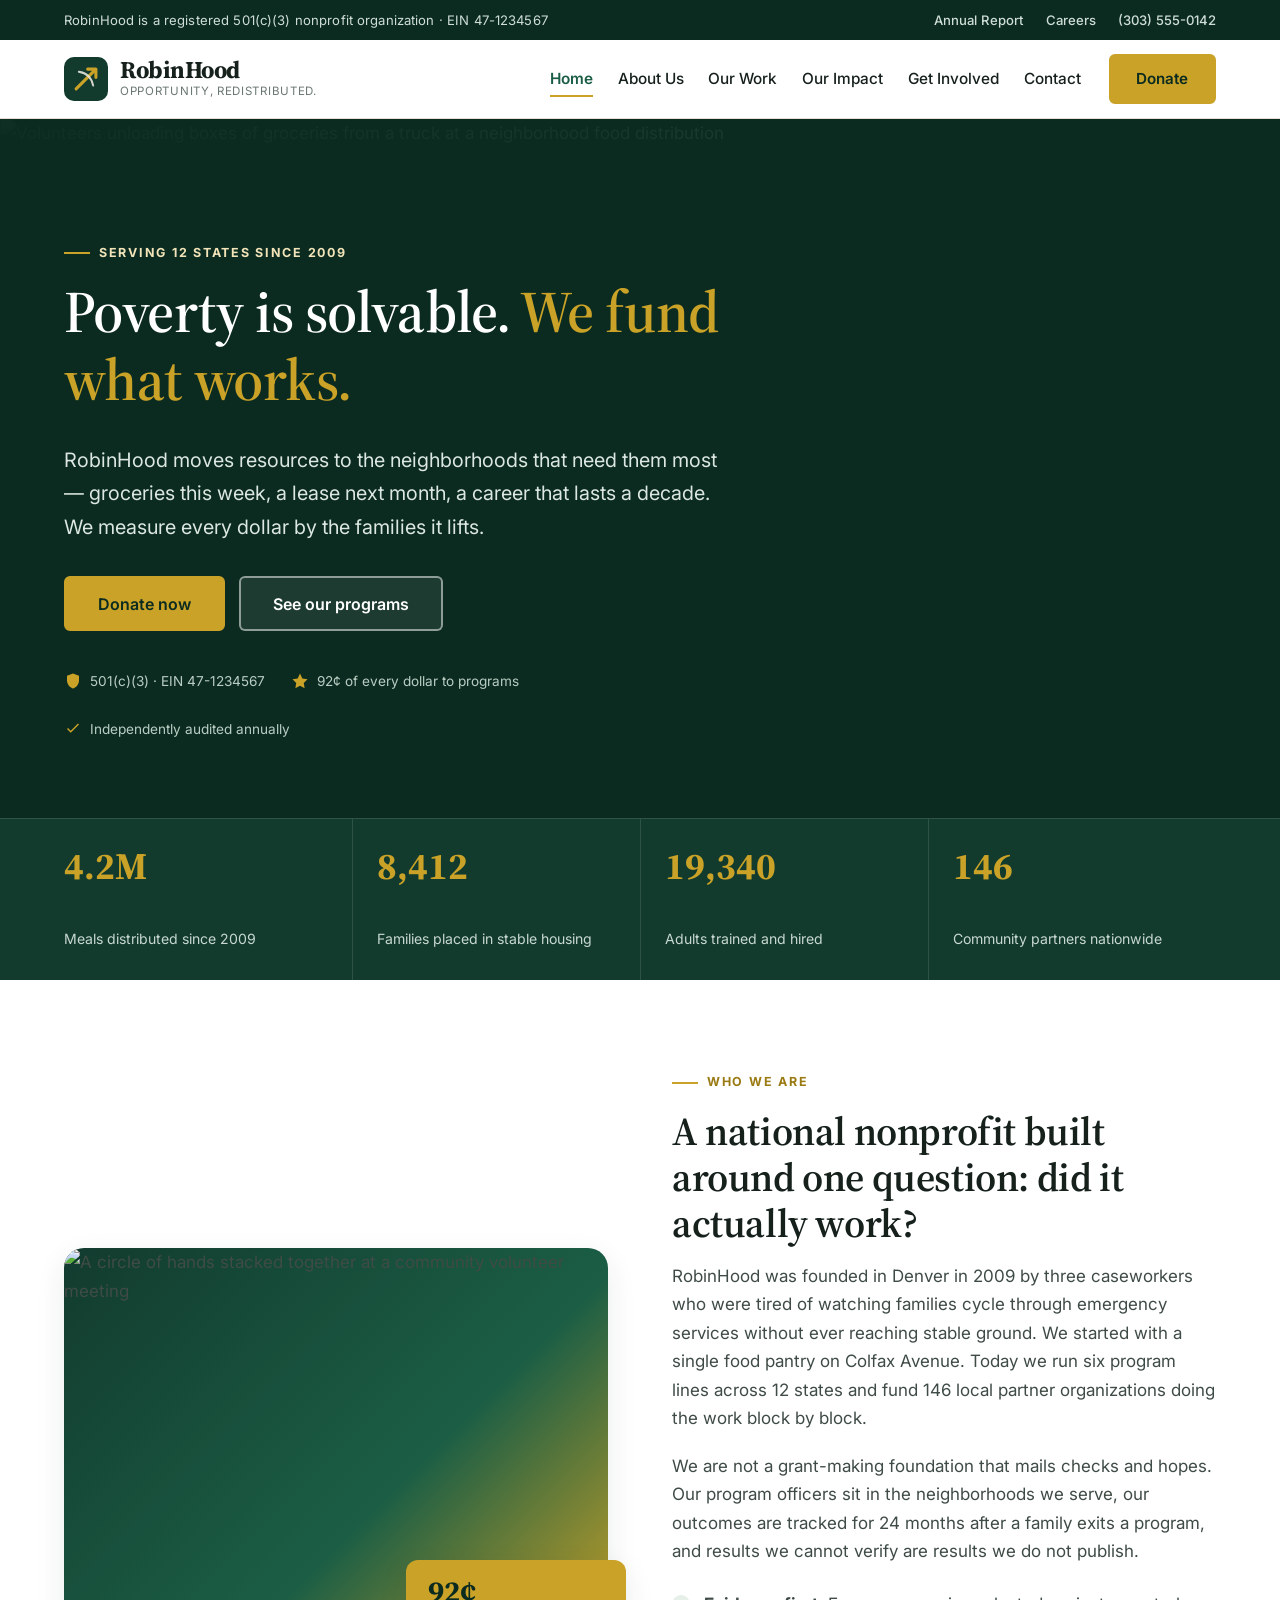
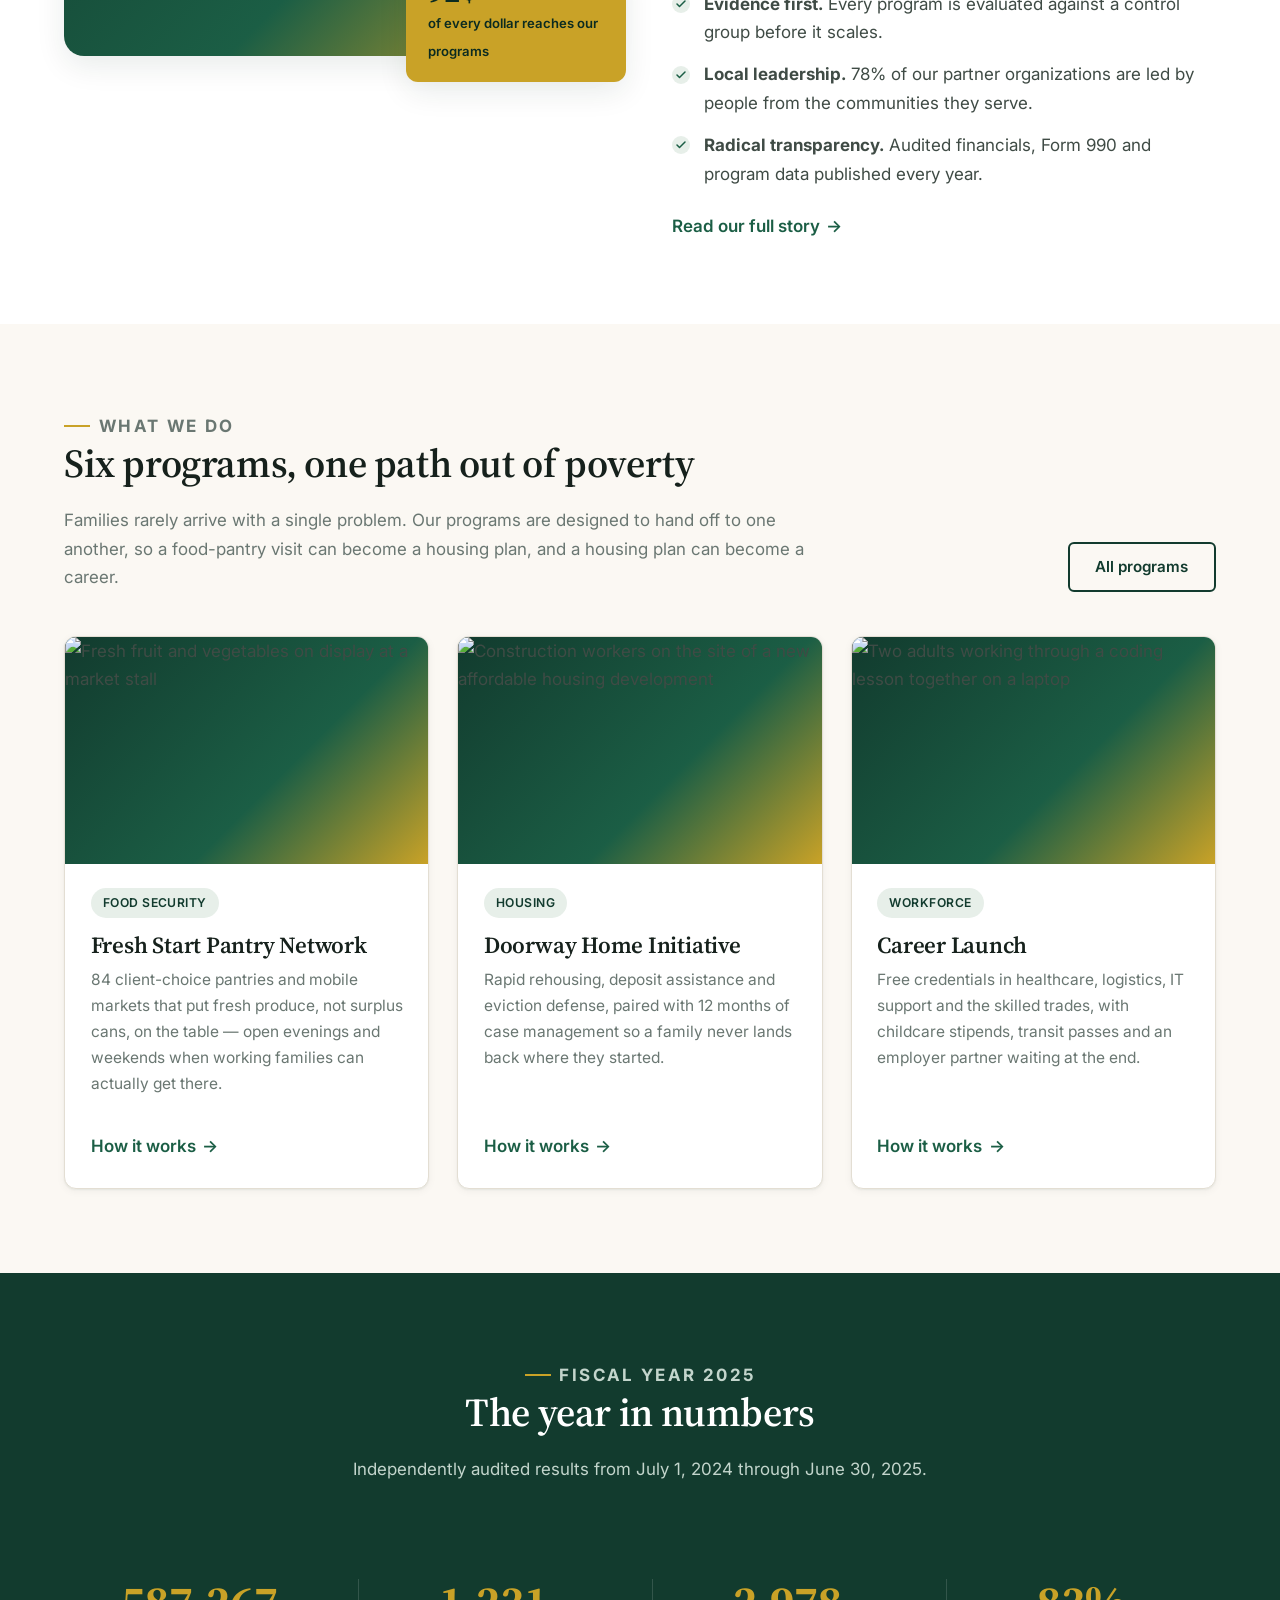
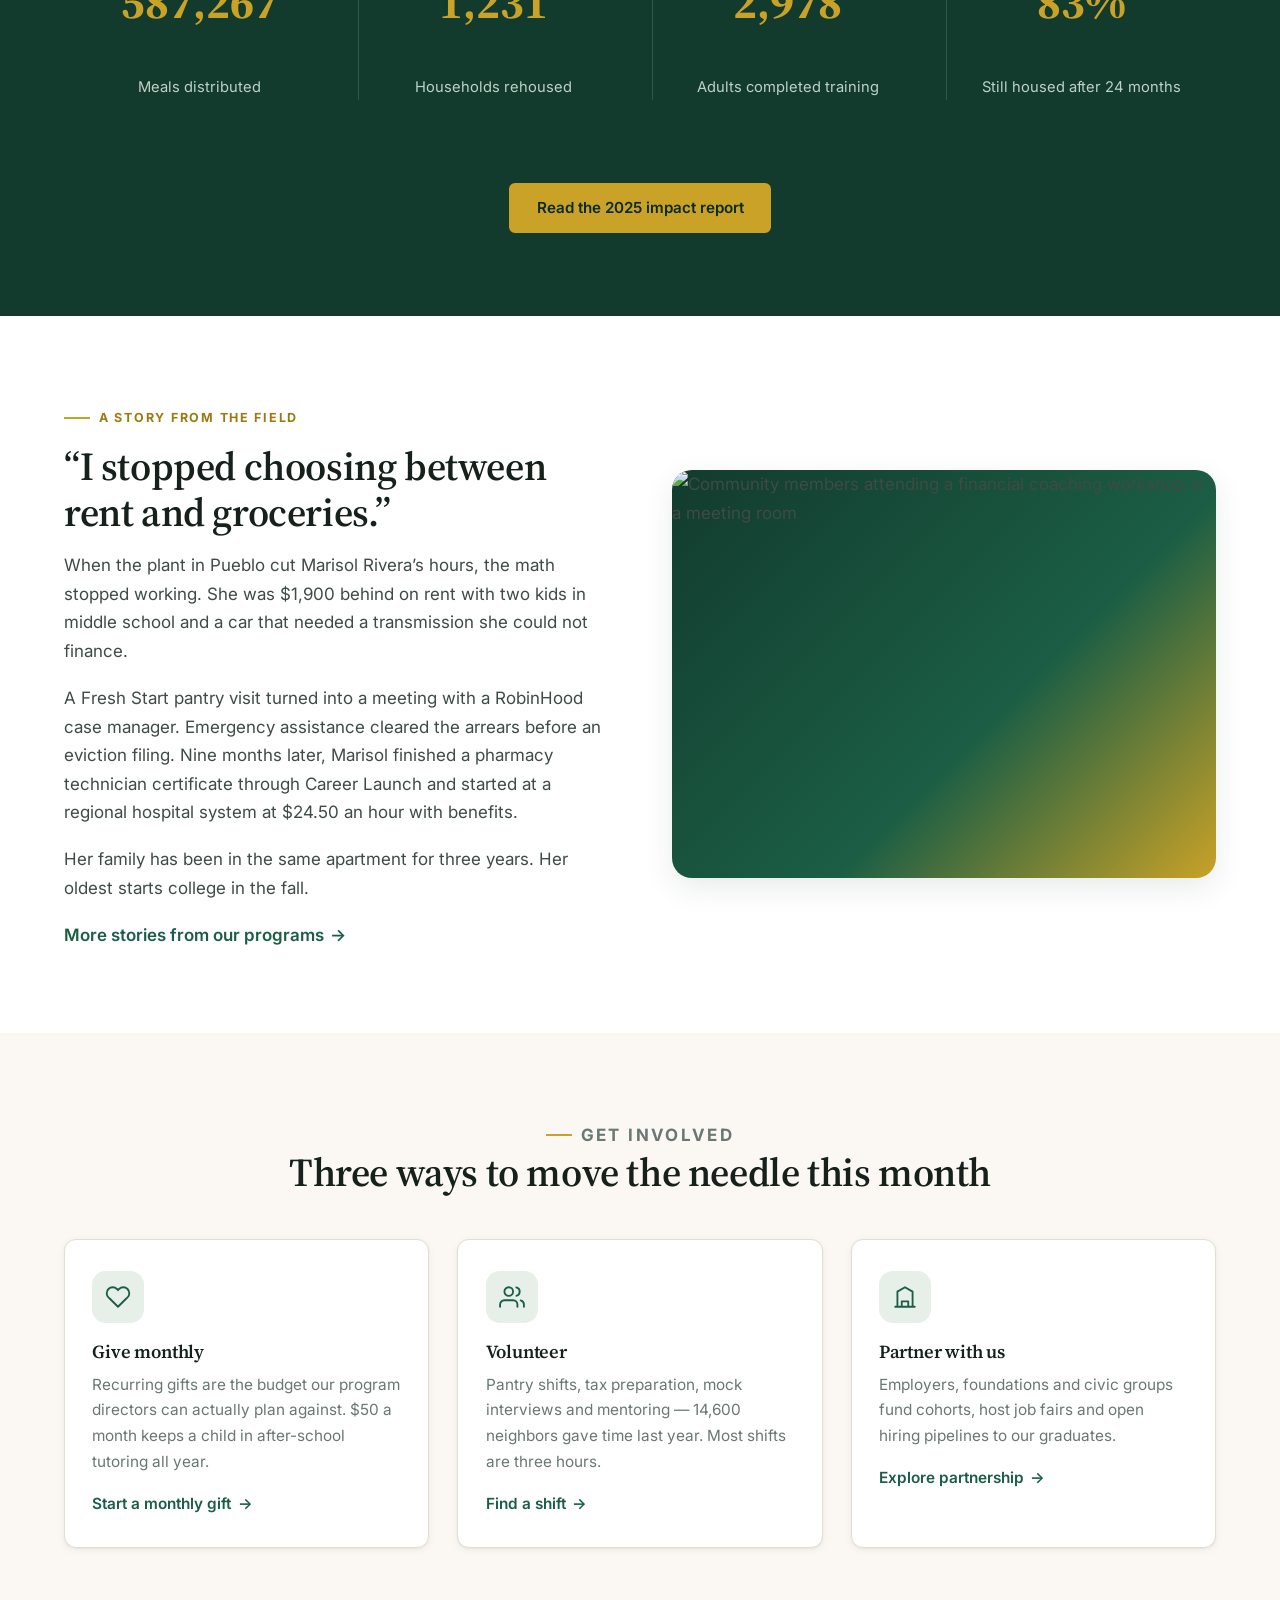
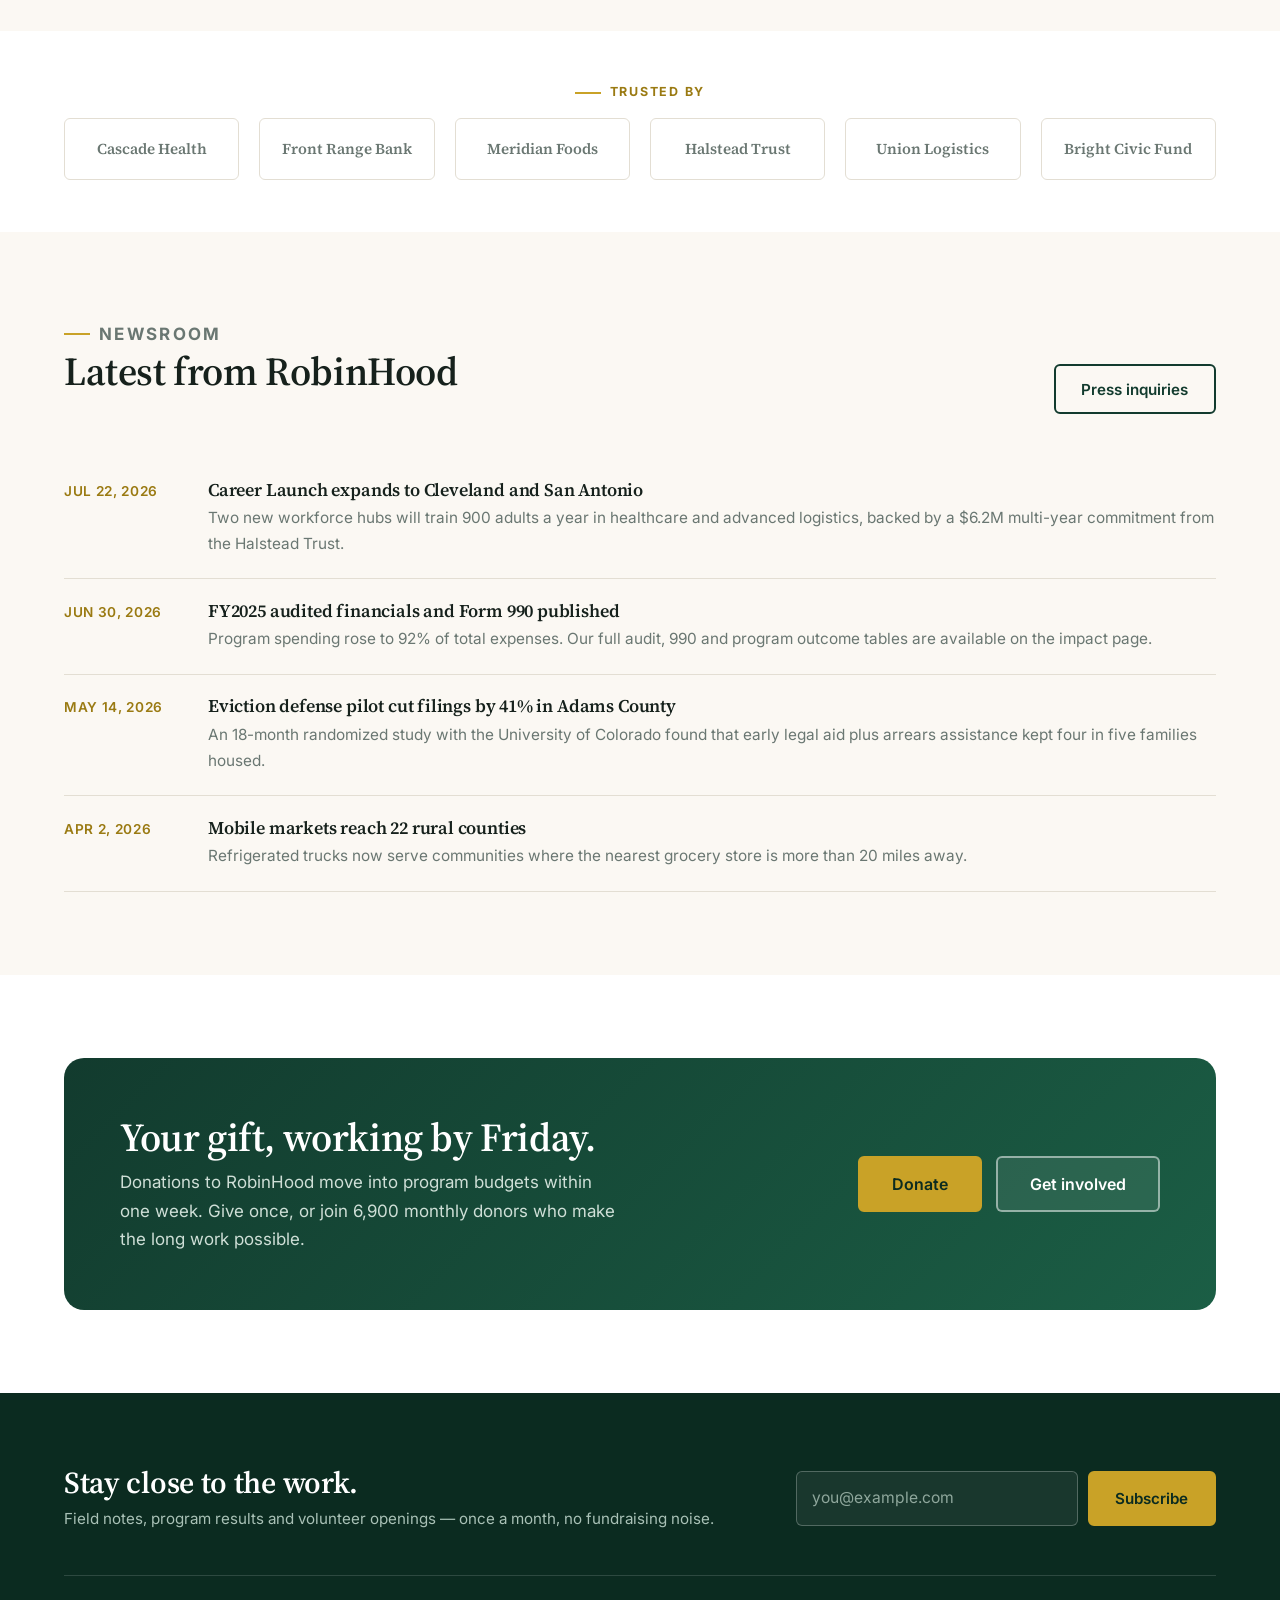
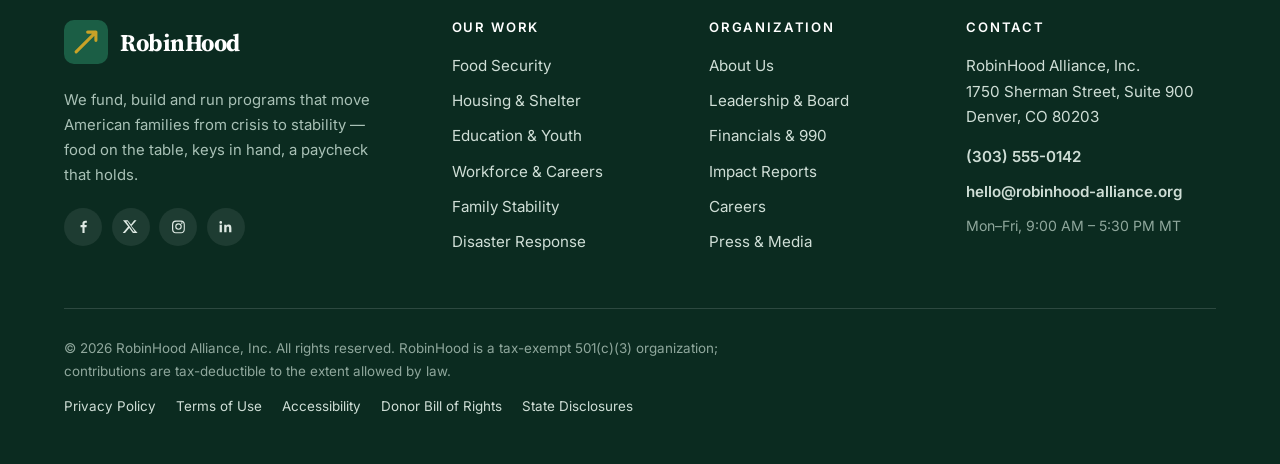
==== index.html @ d50f264b "minor changes" ====
<!DOCTYPE html>
<html lang="en">
<head>
<meta charset="utf-8">
<meta name="viewport" content="width=device-width, initial-scale=1">
<title>RobinHood | Fighting Poverty in American Communities</title>
<meta name="description" content="RobinHood is a national nonprofit moving American families from crisis to stability through food security, housing, education and workforce programs. 92 cents of every dollar goes to programs.">
<meta name="theme-color" content="#123b2e">
<link rel="preconnect" href="https://fonts.googleapis.com">
<link rel="preconnect" href="https://fonts.gstatic.com" crossorigin>
<link href="https://fonts.googleapis.com/css2?family=Inter:wght@400;500;600;700&family=Source+Serif+4:opsz,wght@8..60,400;8..60,600;8..60,700&display=swap" rel="stylesheet">
<link rel="stylesheet" href="assets/css/style.css">
<link rel="icon" href="data:image/svg+xml,<svg xmlns='http://www.w3.org/2000/svg' viewBox='0 0 32 32'><rect width='32' height='32' rx='7' fill='%23123b2e'/><path d='M9 23 23 9M23 9h-6M23 9v6' stroke='%23c9a227' stroke-width='2.4' fill='none' stroke-linecap='round' stroke-linejoin='round'/></svg>">
</head>
<body>
<a class="skip-link" href="#main">Skip to main content</a>

<div class="topbar">
  <div class="container topbar__inner">
    <p class="topbar__note">RobinHood is a registered 501(c)(3) nonprofit organization &middot; EIN 47-1234567</p>
    <ul class="topbar__links">
      <li><a href="impact.html">Annual Report</a></li>
      <li><a href="get-involved.html#careers">Careers</a></li>
      <li><a href="tel:+13035550142">(303) 555-0142</a></li>
    </ul>
  </div>
</div>

<header class="site-header" id="siteHeader">
  <div class="container site-header__inner">
    <a class="brand" href="index.html" aria-label="RobinHood home">
      <span class="brand__mark" aria-hidden="true">
        <svg viewBox="0 0 40 40" role="img" focusable="false">
          <rect width="40" height="40" rx="9" fill="#123b2e"></rect>
          <path d="M11 29 29 11M29 11h-7.5M29 11v7.5" stroke="#c9a227" stroke-width="2.8" fill="none" stroke-linecap="round" stroke-linejoin="round"></path>
          <path d="M13.5 13.5c7 1 11.5 5.5 13 12.5" stroke="#f3efe6" stroke-width="1.8" fill="none" stroke-linecap="round" opacity=".85"></path>
        </svg>
      </span>
      <span class="brand__text">
        <span class="brand__name">RobinHood</span>
        <span class="brand__tag">Opportunity, redistributed.</span>
      </span>
    </a>

    <button class="nav-toggle" id="navToggle" aria-expanded="false" aria-controls="primaryNav">
      <span class="nav-toggle__bars" aria-hidden="true"><span></span><span></span><span></span></span>
      <span class="nav-toggle__label">Menu</span>
    </button>

    <nav class="nav" id="primaryNav" aria-label="Primary">
      <ul class="nav__list">
        <li><a href="index.html">Home</a></li>
        <li><a href="about.html">About Us</a></li>
        <li><a href="work.html">Our Work</a></li>
        <li><a href="impact.html">Our Impact</a></li>
        <li><a href="get-involved.html">Get Involved</a></li>
        <li><a href="contact.html">Contact</a></li>
      </ul>
      <a class="btn btn--gold nav__cta" href="donate.html">Donate</a>
    </nav>
  </div>
</header>

<main id="main">
<section class="hero">
  <div class="hero__media">
    <img src="https://images.unsplash.com/photo-1593113630400-ea4288922497?auto=format&fit=crop&w=1800&q=70" alt="Volunteers unloading boxes of groceries from a truck at a neighborhood food distribution" fetchpriority="high">
  </div>
  <div class="container">
    <div class="hero__inner">
      <p class="eyebrow eyebrow--light">Serving 12 states since 2009</p>
      <h1>Poverty is solvable. <em>We fund what works.</em></h1>
      <p class="hero__lede">RobinHood moves resources to the neighborhoods that need them most &mdash; groceries this week, a lease next month, a career that lasts a decade. We measure every dollar by the families it lifts.</p>
      <div class="hero__actions">
        <a class="btn btn--gold btn--lg" href="donate.html">Donate now</a>
        <a class="btn btn--ghost-light btn--lg" href="work.html">See our programs</a>
      </div>
      <div class="hero__trust">
        <span><svg viewBox="0 0 24 24" aria-hidden="true"><path d="M12 2 4 5v6c0 5 3.4 9.7 8 11 4.6-1.3 8-6 8-11V5z"/></svg>501(c)(3) &middot; EIN 47-1234567</span>
        <span><svg viewBox="0 0 24 24" aria-hidden="true"><path d="M12 2 15.1 8.6 22 9.6l-5 5 1.2 7.1L12 18.4 5.8 21.7 7 14.6l-5-5 6.9-1z"/></svg>92&cent; of every dollar to programs</span>
        <span><svg viewBox="0 0 24 24" aria-hidden="true"><path d="M20 6 9 17l-5-5 1.4-1.4L9 14.2l9.6-9.6z"/></svg>Independently audited annually</span>
      </div>
    </div>
  </div>
</section>

<section class="hero-stats">
  <div class="container">
    <div class="hero-stats__grid">
      <div class="hero-stats__item">
        <p class="hero-stats__num"><span data-count="4.2" data-decimals="1" data-suffix="M">4.2M</span></p>
        <p class="hero-stats__label">Meals distributed since 2009</p>
      </div>
      <div class="hero-stats__item">
        <p class="hero-stats__num"><span data-count="8412">8,412</span></p>
        <p class="hero-stats__label">Families placed in stable housing</p>
      </div>
      <div class="hero-stats__item">
        <p class="hero-stats__num"><span data-count="19340">19,340</span></p>
        <p class="hero-stats__label">Adults trained and hired</p>
      </div>
      <div class="hero-stats__item">
        <p class="hero-stats__num"><span data-count="146">146</span></p>
        <p class="hero-stats__label">Community partners nationwide</p>
      </div>
    </div>
  </div>
</section>

<section class="section">
  <div class="container">
    <div class="split reveal">
      <div class="split__media">
        <img src="https://images.unsplash.com/photo-1582213782179-e0d53f98f2ca?auto=format&fit=crop&w=1000&q=70" alt="A circle of hands stacked together at a community volunteer meeting" loading="lazy">
        <div class="split__badge">
          <strong>92&cent;</strong>
          <span>of every dollar reaches our programs</span>
        </div>
      </div>
      <div class="split__body">
        <p class="eyebrow">Who we are</p>
        <h2>A national nonprofit built around one question: did it actually work?</h2>
        <p>RobinHood was founded in Denver in 2009 by three caseworkers who were tired of watching families cycle through emergency services without ever reaching stable ground. We started with a single food pantry on Colfax Avenue. Today we run six program lines across 12 states and fund 146 local partner organizations doing the work block by block.</p>
        <p>We are not a grant-making foundation that mails checks and hopes. Our program officers sit in the neighborhoods we serve, our outcomes are tracked for 24 months after a family exits a program, and results we cannot verify are results we do not publish.</p>
        <ul class="checklist">
          <li><strong>Evidence first.</strong> Every program is evaluated against a control group before it scales.</li>
          <li><strong>Local leadership.</strong> 78% of our partner organizations are led by people from the communities they serve.</li>
          <li><strong>Radical transparency.</strong> Audited financials, Form 990 and program data published every year.</li>
        </ul>
        <a class="link-arrow" href="about.html">Read our full story</a>
      </div>
    </div>
  </div>
</section>

<section class="section section--cream">
  <div class="container">
    <div class="section__head-row">
      <div class="section__head">
        <p class="eyebrow">What we do</p>
        <h2>Six programs, one path out of poverty</h2>
        <p>Families rarely arrive with a single problem. Our programs are designed to hand off to one another, so a food-pantry visit can become a housing plan, and a housing plan can become a career.</p>
      </div>
      <a class="btn btn--outline" href="work.html">All programs</a>
    </div>

    <div class="grid grid--3">
      <article class="card reveal">
        <div class="card__media">
          <img src="https://images.unsplash.com/photo-1488459716781-31db52582fe9?auto=format&fit=crop&w=800&q=70" alt="Fresh fruit and vegetables on display at a market stall" loading="lazy">
        </div>
        <div class="card__body">
          <span class="pill">Food Security</span>
          <h3>Fresh Start Pantry Network</h3>
          <p>84 client-choice pantries and mobile markets that put fresh produce, not surplus cans, on the table &mdash; open evenings and weekends when working families can actually get there.</p>
          <div class="card__foot"><a class="link-arrow" href="work.html#food">How it works</a></div>
        </div>
      </article>

      <article class="card reveal">
        <div class="card__media">
          <img src="https://images.unsplash.com/photo-1541888946425-d81bb19240f5?auto=format&fit=crop&w=800&q=70" alt="Construction workers on the site of a new affordable housing development" loading="lazy">
        </div>
        <div class="card__body">
          <span class="pill">Housing</span>
          <h3>Doorway Home Initiative</h3>
          <p>Rapid rehousing, deposit assistance and eviction defense, paired with 12 months of case management so a family never lands back where they started.</p>
          <div class="card__foot"><a class="link-arrow" href="work.html#housing">How it works</a></div>
        </div>
      </article>

      <article class="card reveal">
        <div class="card__media">
          <img src="https://images.unsplash.com/photo-1531482615713-2afd69097998?auto=format&fit=crop&w=800&q=70" alt="Two adults working through a coding lesson together on a laptop" loading="lazy">
        </div>
        <div class="card__body">
          <span class="pill">Workforce</span>
          <h3>Career Launch</h3>
          <p>Free credentials in healthcare, logistics, IT support and the skilled trades, with childcare stipends, transit passes and an employer partner waiting at the end.</p>
          <div class="card__foot"><a class="link-arrow" href="work.html#workforce">How it works</a></div>
        </div>
      </article>
    </div>
  </div>
</section>

<section class="section section--green">
  <div class="container">
    <div class="section__head section__head--center">
      <p class="eyebrow eyebrow--light">Fiscal year 2025</p>
      <h2>The year in numbers</h2>
      <p>Independently audited results from July 1, 2024 through June 30, 2025.</p>
    </div>
    <div class="stat-grid">
      <div class="stat">
        <p class="stat__num" data-count="612480">612,480</p>
        <p class="stat__label">Meals distributed</p>
      </div>
      <div class="stat">
        <p class="stat__num" data-count="1284">1,284</p>
        <p class="stat__label">Households rehoused</p>
      </div>
      <div class="stat">
        <p class="stat__num" data-count="3106">3,106</p>
        <p class="stat__label">Adults completed training</p>
      </div>
      <div class="stat">
        <p class="stat__num" data-count="87" data-suffix="%">87%</p>
        <p class="stat__label">Still housed after 24 months</p>
      </div>
    </div>
    <p class="text-center mt-2">
      <a class="btn btn--gold" href="impact.html">Read the 2025 impact report</a>
    </p>
  </div>
</section>

<section class="section">
  <div class="container">
    <div class="split split--reverse reveal">
      <div class="split__media">
        <img src="https://images.unsplash.com/photo-1524178232363-1fb2b075b655?auto=format&fit=crop&w=1000&q=70" alt="Community members attending a financial coaching workshop in a meeting room" loading="lazy">
      </div>
      <div class="split__body">
        <p class="eyebrow">A story from the field</p>
        <h2>&ldquo;I stopped choosing between rent and groceries.&rdquo;</h2>
        <p>When the plant in Pueblo cut Marisol Rivera&rsquo;s hours, the math stopped working. She was $1,900 behind on rent with two kids in middle school and a car that needed a transmission she could not finance.</p>
        <p>A Fresh Start pantry visit turned into a meeting with a RobinHood case manager. Emergency assistance cleared the arrears before an eviction filing. Nine months later, Marisol finished a pharmacy technician certificate through Career Launch and started at a regional hospital system at $24.50 an hour with benefits.</p>
        <p>Her family has been in the same apartment for three years. Her oldest starts college in the fall.</p>
        <a class="link-arrow" href="impact.html#stories">More stories from our programs</a>
      </div>
    </div>
  </div>
</section>

<section class="section section--cream">
  <div class="container">
    <div class="section__head section__head--center">
      <p class="eyebrow">Get involved</p>
      <h2>Three ways to move the needle this month</h2>
    </div>
    <div class="grid grid--3">
      <div class="icon-card reveal">
        <div class="icon-card__icon"><svg viewBox="0 0 24 24" aria-hidden="true"><path d="M20.8 4.6a5.5 5.5 0 0 0-7.8 0L12 5.7l-1-1.1a5.5 5.5 0 0 0-7.8 7.8l1.1 1L12 21l7.7-7.6 1.1-1a5.5 5.5 0 0 0 0-7.8z"/></svg></div>
        <h3>Give monthly</h3>
        <p>Recurring gifts are the budget our program directors can actually plan against. $50 a month keeps a child in after-school tutoring all year.</p>
        <p class="mt-1"><a class="link-arrow" href="donate.html">Start a monthly gift</a></p>
      </div>
      <div class="icon-card reveal">
        <div class="icon-card__icon"><svg viewBox="0 0 24 24" aria-hidden="true"><path d="M17 21v-2a4 4 0 0 0-4-4H5a4 4 0 0 0-4 4v2"/><circle cx="9" cy="7" r="4"/><path d="M23 21v-2a4 4 0 0 0-3-3.9M16 3.1a4 4 0 0 1 0 7.8"/></svg></div>
        <h3>Volunteer</h3>
        <p>Pantry shifts, tax preparation, mock interviews and mentoring &mdash; 14,600 neighbors gave time last year. Most shifts are three hours.</p>
        <p class="mt-1"><a class="link-arrow" href="get-involved.html#volunteer">Find a shift</a></p>
      </div>
      <div class="icon-card reveal">
        <div class="icon-card__icon"><svg viewBox="0 0 24 24" aria-hidden="true"><path d="M3 21h18M5 21V7l7-4 7 4v14M9 21v-5h6v5"/></svg></div>
        <h3>Partner with us</h3>
        <p>Employers, foundations and civic groups fund cohorts, host job fairs and open hiring pipelines to our graduates.</p>
        <p class="mt-1"><a class="link-arrow" href="get-involved.html#partners">Explore partnership</a></p>
      </div>
    </div>
  </div>
</section>

<section class="section section--tight">
  <div class="container">
    <p class="eyebrow eyebrow--center">Trusted by</p>
    <div class="partners">
      <div class="partner">Cascade Health</div>
      <div class="partner">Front Range Bank</div>
      <div class="partner">Meridian Foods</div>
      <div class="partner">Halstead Trust</div>
      <div class="partner">Union Logistics</div>
      <div class="partner">Bright Civic Fund</div>
    </div>
  </div>
</section>

<section class="section section--cream">
  <div class="container">
    <div class="section__head-row">
      <div class="section__head">
        <p class="eyebrow">Newsroom</p>
        <h2>Latest from RobinHood</h2>
      </div>
      <a class="btn btn--outline" href="contact.html#press">Press inquiries</a>
    </div>
    <ul class="note-list">
      <li>
        <time datetime="2026-07-22">Jul 22, 2026</time>
        <div>
          <h3>Career Launch expands to Cleveland and San Antonio</h3>
          <p>Two new workforce hubs will train 900 adults a year in healthcare and advanced logistics, backed by a $6.2M multi-year commitment from the Halstead Trust.</p>
        </div>
      </li>
      <li>
        <time datetime="2026-06-30">Jun 30, 2026</time>
        <div>
          <h3>FY2025 audited financials and Form 990 published</h3>
          <p>Program spending rose to 92% of total expenses. Our full audit, 990 and program outcome tables are available on the impact page.</p>
        </div>
      </li>
      <li>
        <time datetime="2026-05-14">May 14, 2026</time>
        <div>
          <h3>Eviction defense pilot cut filings by 41% in Adams County</h3>
          <p>An 18-month randomized study with the University of Colorado found that early legal aid plus arrears assistance kept four in five families housed.</p>
        </div>
      </li>
      <li>
        <time datetime="2026-04-02">Apr 2, 2026</time>
        <div>
          <h3>Mobile markets reach 22 rural counties</h3>
          <p>Refrigerated trucks now serve communities where the nearest grocery store is more than 20 miles away.</p>
        </div>
      </li>
    </ul>
  </div>
</section>

<section class="section">
  <div class="container">
    <div class="cta-band reveal">
      <div>
        <h2>Your gift, working by Friday.</h2>
        <p>Donations to RobinHood move into program budgets within one week. Give once, or join 6,900 monthly donors who make the long work possible.</p>
      </div>
      <div class="cta-band__actions">
        <a class="btn btn--gold btn--lg" href="donate.html">Donate</a>
        <a class="btn btn--ghost-light btn--lg" href="get-involved.html">Get involved</a>
      </div>
    </div>
  </div>
</section>
</main>

<footer class="site-footer">
  <div class="container">
    <div class="footer-cta">
      <div class="footer-cta__text">
        <h2>Stay close to the work.</h2>
        <p>Field notes, program results and volunteer openings &mdash; once a month, no fundraising noise.</p>
      </div>
      <form class="footer-cta__form js-demo-form" novalidate>
        <label class="sr-only" for="newsletterEmail">Email address</label>
        <input type="email" id="newsletterEmail" name="email" placeholder="you@example.com" required>
        <button class="btn btn--gold" type="submit">Subscribe</button>
        <p class="form-note js-form-status" role="status"></p>
      </form>
    </div>

    <div class="footer-grid">
      <div class="footer-col footer-col--brand">
        <a class="brand brand--footer" href="index.html" aria-label="RobinHood home">
          <span class="brand__mark" aria-hidden="true">
            <svg viewBox="0 0 40 40" role="img" focusable="false">
              <rect width="40" height="40" rx="9" fill="#1b5e45"></rect>
              <path d="M11 29 29 11M29 11h-7.5M29 11v7.5" stroke="#c9a227" stroke-width="2.8" fill="none" stroke-linecap="round" stroke-linejoin="round"></path>
            </svg>
          </span>
          <span class="brand__text"><span class="brand__name">RobinHood</span></span>
        </a>
        <p class="footer-col__blurb">We fund, build and run programs that move American families from crisis to stability &mdash; food on the table, keys in hand, a paycheck that holds.</p>
        <ul class="social" aria-label="Social media">
          <li><a href="#" aria-label="RobinHood on Facebook"><svg viewBox="0 0 24 24" aria-hidden="true"><path d="M13.5 21v-8h2.7l.4-3h-3.1V8.1c0-.9.3-1.5 1.5-1.5H16.7V4a20 20 0 0 0-2.3-.1c-2.3 0-3.9 1.4-3.9 4V10H7.8v3h2.7v8z"/></svg></a></li>
          <li><a href="#" aria-label="RobinHood on X"><svg viewBox="0 0 24 24" aria-hidden="true"><path d="M17.3 3h3.3l-7.2 8.3L22 21h-6.6l-5.2-6.8L4.3 21H1l7.7-8.9L1.4 3H8l4.7 6.2zm-1.2 16h1.8L7.9 4.8H6z"/></svg></a></li>
          <li><a href="#" aria-label="RobinHood on Instagram"><svg viewBox="0 0 24 24" aria-hidden="true"><path d="M12 7.4A4.6 4.6 0 1 0 16.6 12 4.6 4.6 0 0 0 12 7.4m0 7.6A3 3 0 1 1 15 12a3 3 0 0 1-3 3m5.8-7.8a1.1 1.1 0 1 1-1.1-1.1 1.1 1.1 0 0 1 1.1 1.1M20.9 8.9a5.3 5.3 0 0 0-1.5-3.8 5.4 5.4 0 0 0-3.8-1.4c-1.5-.1-6-.1-7.5 0A5.4 5.4 0 0 0 4.3 5a5.3 5.3 0 0 0-1.4 3.8c-.1 1.5-.1 6 0 7.5a5.3 5.3 0 0 0 1.4 3.8 5.4 5.4 0 0 0 3.8 1.5c1.5.1 6 .1 7.5 0a5.3 5.3 0 0 0 3.8-1.5 5.4 5.4 0 0 0 1.5-3.8c.1-1.5.1-6 0-7.4m-1.9 9a3 3 0 0 1-1.7 1.7c-1.2.5-4 .4-5.3.4s-4.1.1-5.3-.4A3 3 0 0 1 5 17.9c-.5-1.2-.4-4-.4-5.3S4.5 8.5 5 7.3a3 3 0 0 1 1.7-1.7c1.2-.5 4-.4 5.3-.4s4.1-.1 5.3.4A3 3 0 0 1 19 7.3c.5 1.2.4 4 .4 5.3s.1 4.1-.4 5.3"/></svg></a></li>
          <li><a href="#" aria-label="RobinHood on LinkedIn"><svg viewBox="0 0 24 24" aria-hidden="true"><path d="M6.9 20H3.7V9.5h3.2zM5.3 8.1a1.9 1.9 0 1 1 1.9-1.9 1.9 1.9 0 0 1-1.9 1.9M20.3 20h-3.2v-5.1c0-1.2 0-2.8-1.7-2.8s-2 1.3-2 2.7V20H10.2V9.5h3.1V11a3.4 3.4 0 0 1 3.1-1.7c3.3 0 3.9 2.2 3.9 5z"/></svg></a></li>
        </ul>
      </div>

      <div class="footer-col">
        <h3>Our Work</h3>
        <ul>
          <li><a href="work.html#food">Food Security</a></li>
          <li><a href="work.html#housing">Housing &amp; Shelter</a></li>
          <li><a href="work.html#education">Education &amp; Youth</a></li>
          <li><a href="work.html#workforce">Workforce &amp; Careers</a></li>
          <li><a href="work.html#family">Family Stability</a></li>
          <li><a href="work.html#disaster">Disaster Response</a></li>
        </ul>
      </div>

      <div class="footer-col">
        <h3>Organization</h3>
        <ul>
          <li><a href="about.html">About Us</a></li>
          <li><a href="about.html#leadership">Leadership &amp; Board</a></li>
          <li><a href="about.html#financials">Financials &amp; 990</a></li>
          <li><a href="impact.html">Impact Reports</a></li>
          <li><a href="get-involved.html#careers">Careers</a></li>
          <li><a href="contact.html#press">Press &amp; Media</a></li>
        </ul>
      </div>

      <div class="footer-col">
        <h3>Contact</h3>
        <address>
          RobinHood Alliance, Inc.<br>
          1750 Sherman Street, Suite 900<br>
          Denver, CO 80203
        </address>
        <ul class="footer-contact">
          <li><a href="tel:+13035550142">(303) 555-0142</a></li>
          <li><a href="mailto:hello@robinhood-alliance.org">hello@robinhood-alliance.org</a></li>
        </ul>
        <p class="footer-hours">Mon&ndash;Fri, 9:00 AM &ndash; 5:30 PM MT</p>
      </div>
    </div>

    <div class="footer-legal">
      <p>&copy; <span class="js-year">2026</span> RobinHood Alliance, Inc. All rights reserved. RobinHood is a tax-exempt 501(c)(3) organization; contributions are tax-deductible to the extent allowed by law.</p>
      <ul>
        <li><a href="#">Privacy Policy</a></li>
        <li><a href="#">Terms of Use</a></li>
        <li><a href="#">Accessibility</a></li>
        <li><a href="#">Donor Bill of Rights</a></li>
        <li><a href="#">State Disclosures</a></li>
      </ul>
      
    </div>
  </div>
</footer>

<script src="assets/js/main.js"></script>
</body>
</html>
---- assets/css/style.css ----
/* ==========================================================================
   RobinHood Alliance — Design System
   1. Tokens          6. Sections & cards
   2. Reset & base    7. Story, timeline, team, table
   3. Utilities       8. Forms & donation
   4. Header & nav    9. Footer
   5. Heroes         10. Responsive
   ========================================================================== */

/* 1. Tokens ============================================================== */
:root {
  --green-900: #0b2b20;
  --green-800: #123b2e;
  --green-700: #1b5e45;
  --green-600: #2a7c5d;
  --green-100: #e7efe9;
  --green-050: #f2f7f3;

  --gold-700: #9a7a12;
  --gold: #c9a227;
  --gold-200: #f2e4b8;

  --clay: #b6522f;
  --ink: #16211c;
  --body: #3f4b45;
  --muted: #6a7772;
  --line: #e3ded3;
  --cream: #fbf8f3;
  --paper: #ffffff;

  --font-display: "Source Serif 4", Georgia, "Times New Roman", serif;
  --font-sans: "Inter", -apple-system, BlinkMacSystemFont, "Segoe UI", Roboto, Helvetica, Arial, sans-serif;

  --radius-sm: 6px;
  --radius: 12px;
  --radius-lg: 20px;

  --shadow-sm: 0 1px 2px rgba(11, 43, 32, .06), 0 2px 8px rgba(11, 43, 32, .05);
  --shadow: 0 10px 30px rgba(11, 43, 32, .09);
  --shadow-lg: 0 24px 60px rgba(11, 43, 32, .16);

  --wrap: 1200px;
  --gutter: 24px;
}

/* 2. Reset & base ======================================================== */
*, *::before, *::after { box-sizing: border-box; }

[hidden] { display: none !important; }

html { scroll-behavior: smooth; -webkit-text-size-adjust: 100%; scroll-padding-top: 110px; }

body {
  margin: 0;
  font-family: var(--font-sans);
  font-size: 17px;
  line-height: 1.68;
  color: var(--body);
  background: var(--paper);
  -webkit-font-smoothing: antialiased;
}

h1, h2, h3, h4 {
  font-family: var(--font-display);
  color: var(--ink);
  line-height: 1.16;
  margin: 0 0 .5em;
  font-weight: 600;
  letter-spacing: -.01em;
}
h1 { font-size: clamp(2.35rem, 4.6vw, 3.7rem); }
h2 { font-size: clamp(1.85rem, 3.1vw, 2.6rem); }
h3 { font-size: clamp(1.2rem, 1.8vw, 1.45rem); }
h4 { font-size: 1.05rem; font-family: var(--font-sans); font-weight: 600; }

p { margin: 0 0 1.1em; }
p:last-child { margin-bottom: 0; }

a { color: var(--green-700); text-decoration: none; }
a:hover { color: var(--green-600); }

img { max-width: 100%; display: block; }

ul, ol { margin: 0 0 1.1em; padding-left: 1.2em; }
li { margin-bottom: .4em; }

hr { border: 0; border-top: 1px solid var(--line); margin: 2.5rem 0; }

:focus-visible {
  outline: 3px solid var(--gold);
  outline-offset: 2px;
  border-radius: 3px;
}

/* 3. Utilities =========================================================== */
.container { width: 100%; max-width: var(--wrap); margin: 0 auto; padding: 0 var(--gutter); }
.container--narrow { max-width: 860px; }

.sr-only {
  position: absolute; width: 1px; height: 1px; padding: 0; margin: -1px;
  overflow: hidden; clip: rect(0 0 0 0); white-space: nowrap; border: 0;
}

.skip-link {
  position: absolute; left: 16px; top: -60px; z-index: 999;
  background: var(--gold); color: var(--green-900); font-weight: 600;
  padding: 10px 18px; border-radius: 0 0 var(--radius-sm) var(--radius-sm);
  transition: top .2s ease;
}
.skip-link:focus { top: 0; }

.eyebrow {
  display: inline-flex; align-items: center; gap: .55rem;
  font-size: .78rem; font-weight: 700; letter-spacing: .14em;
  text-transform: uppercase; color: var(--gold-700); margin: 0 0 .9rem;
}
.eyebrow::before { content: ""; width: 26px; height: 2px; background: var(--gold); display: inline-block; }
.eyebrow--light { color: var(--gold-200); }
.eyebrow--light::before { background: var(--gold); }

.lede { font-size: clamp(1.05rem, 1.5vw, 1.2rem); color: var(--body); line-height: 1.62; }
.text-center { text-align: center; }
.mx-auto { margin-left: auto; margin-right: auto; }
.measure { max-width: 68ch; }
.mt-0 { margin-top: 0; }
.mt-1 { margin-top: 1rem; }
.mt-2 { margin-top: 2rem; }
.mt-3 { margin-top: 3rem; }
.eyebrow--center { justify-content: center; display: flex; }
.mb-0 { margin-bottom: 0; }

.pill {
  display: inline-block; padding: .3rem .75rem; border-radius: 999px;
  background: var(--green-100); color: var(--green-800);
  font-size: .76rem; font-weight: 600; letter-spacing: .04em; text-transform: uppercase;
}
.pill--gold { background: var(--gold-200); color: var(--gold-700); }
.pill--clay { background: #f7e6df; color: var(--clay); }

/* Buttons */
.btn {
  display: inline-flex; align-items: center; justify-content: center; gap: .5rem;
  font-family: var(--font-sans); font-size: .95rem; font-weight: 600; line-height: 1;
  padding: .95rem 1.6rem; border-radius: var(--radius-sm); border: 2px solid transparent;
  cursor: pointer; text-align: center; transition: transform .15s ease, background .18s ease, color .18s ease, border-color .18s ease, box-shadow .18s ease;
}
.btn:hover { transform: translateY(-1px); }
.btn:active { transform: translateY(0); }
.btn--gold { background: var(--gold); color: var(--green-900); border-color: var(--gold); }
.btn--gold:hover { background: #d8b23a; border-color: #d8b23a; color: var(--green-900); }
.btn--green { background: var(--green-800); color: #fff; border-color: var(--green-800); }
.btn--green:hover { background: var(--green-700); border-color: var(--green-700); color: #fff; }
.btn--outline { background: transparent; color: var(--green-800); border-color: var(--green-800); }
.btn--outline:hover { background: var(--green-800); color: #fff; }
.btn--ghost-light { background: rgba(255,255,255,.08); color: #fff; border-color: rgba(255,255,255,.5); }
.btn--ghost-light:hover { background: #fff; color: var(--green-900); border-color: #fff; }
.btn--block { width: 100%; }
.btn--lg { padding: 1.1rem 2rem; font-size: 1rem; }
.btn--sm { padding: .65rem 1.1rem; font-size: .85rem; }

.link-arrow { font-weight: 600; display: inline-flex; align-items: center; gap: .4rem; }
.link-arrow::after { content: "\2192"; transition: transform .18s ease; }
.link-arrow:hover::after { transform: translateX(4px); }

/* Reveal on scroll */
.reveal { opacity: 0; transform: translateY(18px); transition: opacity .6s ease, transform .6s ease; }
.reveal.is-visible { opacity: 1; transform: none; }
@media (prefers-reduced-motion: reduce) {
  .reveal { opacity: 1; transform: none; transition: none; }
  html { scroll-behavior: auto; }
}

/* 4. Header & nav ======================================================== */
.topbar { background: var(--green-900); color: #cfded6; font-size: .82rem; }
.topbar__inner { display: flex; align-items: center; justify-content: space-between; gap: 1rem; min-height: 40px; }
.topbar__note { margin: 0; letter-spacing: .01em; }
.topbar__links { display: flex; gap: 1.4rem; list-style: none; margin: 0; padding: 0; }
.topbar__links li { margin: 0; }
.topbar__links a { color: #cfded6; font-weight: 500; }
.topbar__links a:hover { color: var(--gold); }

.site-header {
  position: sticky; top: 0; z-index: 100; background: rgba(255,255,255,.96);
  backdrop-filter: saturate(180%) blur(8px); border-bottom: 1px solid var(--line);
  transition: box-shadow .2s ease;
}
.site-header.is-stuck { box-shadow: 0 6px 24px rgba(11,43,32,.08); }
.site-header__inner { display: flex; align-items: center; justify-content: space-between; gap: 1.5rem; min-height: 78px; }

.brand { display: inline-flex; align-items: center; gap: .75rem; color: var(--ink); }
.brand__mark { width: 44px; height: 44px; flex: none; }
.brand__mark svg { width: 100%; height: 100%; display: block; }
.brand__text { display: flex; flex-direction: column; }
.brand__name { font-family: var(--font-display); font-weight: 700; font-size: 1.5rem; letter-spacing: -.02em; line-height: 1.05; }
.brand__tag { font-size: .72rem; color: var(--muted); letter-spacing: .06em; text-transform: uppercase; }
.brand:hover .brand__name { color: var(--green-700); }

.nav { display: flex; align-items: center; gap: 1.75rem; }
.nav__list { display: flex; align-items: center; gap: 1.55rem; list-style: none; margin: 0; padding: 0; }
.nav__list li { margin: 0; }
.nav__list a {
  position: relative; color: var(--ink); font-weight: 500; font-size: .96rem; padding: .4rem 0;
}
.nav__list a::after {
  content: ""; position: absolute; left: 0; right: 0; bottom: -2px; height: 2px;
  background: var(--gold); transform: scaleX(0); transform-origin: left; transition: transform .2s ease;
}
.nav__list a:hover::after, .nav__list a.is-active::after { transform: scaleX(1); }
.nav__list a.is-active { color: var(--green-700); font-weight: 600; }

.nav-toggle {
  display: none; align-items: center; gap: .55rem; background: var(--green-800); color: #fff;
  border: 0; border-radius: var(--radius-sm); padding: .65rem .9rem; font: inherit; font-size: .85rem;
  font-weight: 600; cursor: pointer;
}
.nav-toggle__bars { display: inline-flex; flex-direction: column; gap: 4px; }
.nav-toggle__bars span { display: block; width: 18px; height: 2px; background: #fff; border-radius: 2px; transition: transform .2s ease, opacity .2s ease; }
.nav-toggle[aria-expanded="true"] .nav-toggle__bars span:nth-child(1) { transform: translateY(6px) rotate(45deg); }
.nav-toggle[aria-expanded="true"] .nav-toggle__bars span:nth-child(2) { opacity: 0; }
.nav-toggle[aria-expanded="true"] .nav-toggle__bars span:nth-child(3) { transform: translateY(-6px) rotate(-45deg); }

/* 5. Heroes ============================================================== */
.hero { position: relative; color: #fff; background: var(--green-900); overflow: hidden; }
.hero__media { position: absolute; inset: 0; }
.hero__media img { width: 100%; height: 100%; object-fit: cover; opacity: .34; }
.hero__media::after {
  content: ""; position: absolute; inset: 0;
  background: linear-gradient(102deg, rgba(11,43,32,.95) 0%, rgba(11,43,32,.86) 42%, rgba(11,43,32,.55) 100%);
}
.hero__inner { position: relative; padding: clamp(4rem, 9vw, 7.5rem) 0 clamp(3rem, 6vw, 5rem); max-width: 680px; }
.hero h1 { color: #fff; }
.hero h1 em { font-style: normal; color: var(--gold); }
.hero__lede { font-size: clamp(1.05rem, 1.55vw, 1.25rem); color: #dbe7e0; margin-bottom: 2rem; max-width: 34em; }
.hero__actions { display: flex; flex-wrap: wrap; gap: .9rem; }
.hero__trust { margin-top: 2.4rem; display: flex; flex-wrap: wrap; gap: 1.6rem; color: #b9cdc3; font-size: .85rem; }
.hero__trust span { display: inline-flex; align-items: center; gap: .5rem; }
.hero__trust svg { width: 18px; height: 18px; fill: var(--gold); flex: none; }

.hero-stats { position: relative; background: var(--green-800); border-top: 1px solid rgba(255,255,255,.12); }
.hero-stats__grid { display: grid; grid-template-columns: repeat(4, 1fr); }
.hero-stats__item { padding: 1.85rem 1.5rem; border-left: 1px solid rgba(255,255,255,.12); }
.hero-stats__item:first-child { border-left: 0; padding-left: 0; }
.hero-stats__num { font-family: var(--font-display); font-size: clamp(1.8rem, 3vw, 2.35rem); font-weight: 700; color: var(--gold); line-height: 1; }
.hero-stats__label { color: #c7d8cf; font-size: .88rem; margin: .5rem 0 0; }

/* Inner page hero */
.page-hero { position: relative; background: var(--green-800); color: #fff; overflow: hidden; }
.page-hero::before {
  content: ""; position: absolute; inset: 0;
  background-image: radial-gradient(circle at 88% 12%, rgba(201,162,39,.28), transparent 46%);
}
.page-hero__inner { position: relative; padding: clamp(2.75rem, 6vw, 4.75rem) 0; max-width: 760px; }
.page-hero h1 { color: #fff; margin-bottom: .55rem; }
.page-hero p { color: #d5e3dc; font-size: clamp(1.02rem, 1.4vw, 1.16rem); margin-bottom: 0; }
.breadcrumb { list-style: none; display: flex; flex-wrap: wrap; gap: .5rem; padding: 0; margin: 0 0 1.1rem; font-size: .84rem; color: #a9c1b6; }
.breadcrumb li { margin: 0; }
.breadcrumb li + li::before { content: "/"; margin-right: .5rem; color: rgba(255,255,255,.35); }
.breadcrumb a { color: #cfe0d7; }
.breadcrumb a:hover { color: var(--gold); }

/* 6. Sections & cards ==================================================== */
.section { padding: clamp(3.25rem, 6.5vw, 5.75rem) 0; }
.section--tight { padding: clamp(2.5rem, 4vw, 3.5rem) 0; }
.section--cream { background: var(--cream); }
.section--mint { background: var(--green-050); }
.section--green { background: var(--green-800); color: #dfeae4; }
.section--green h2, .section--green h3 { color: #fff; }
.section--dark { background: var(--green-900); color: #dfeae4; }
.section--dark h2, .section--dark h3 { color: #fff; }

.section__head { max-width: 780px; margin-bottom: 2.75rem; }
.section__head--center { margin-left: auto; margin-right: auto; text-align: center; }
.section__head--center .eyebrow { justify-content: center; }
.section__head p { color: var(--muted); font-size: 1.06rem; margin-bottom: 0; }
.section--green .section__head p, .section--dark .section__head p { color: #c3d5cc; }

.section__head-row { display: flex; align-items: flex-end; justify-content: space-between; gap: 2rem; margin-bottom: 2.75rem; flex-wrap: wrap; }
.section__head-row .section__head { margin-bottom: 0; }

.grid { display: grid; gap: 1.75rem; }
.grid--2 { grid-template-columns: repeat(2, 1fr); }
.grid--3 { grid-template-columns: repeat(3, 1fr); }
.grid--4 { grid-template-columns: repeat(4, 1fr); }

.card {
  background: var(--paper); border: 1px solid var(--line); border-radius: var(--radius);
  overflow: hidden; display: flex; flex-direction: column; box-shadow: var(--shadow-sm);
  transition: transform .2s ease, box-shadow .2s ease, border-color .2s ease;
}
.card:hover { transform: translateY(-4px); box-shadow: var(--shadow); border-color: #d3cec0; }
.card__media { aspect-ratio: 16 / 10; background: var(--green-100); overflow: hidden; }
.card__media img { width: 100%; height: 100%; object-fit: cover; transition: transform .5s ease; }
.card:hover .card__media img { transform: scale(1.04); }
.card__body { padding: 1.5rem 1.6rem 1.75rem; display: flex; flex-direction: column; flex: 1; }
.card__body .pill { align-self: flex-start; margin-bottom: .9rem; }
.card__body h3 { margin-bottom: .5rem; }
.card__body p { color: var(--muted); font-size: .97rem; }
.card__foot { margin-top: auto; padding-top: 1.1rem; }

.icon-card { background: var(--paper); border: 1px solid var(--line); border-radius: var(--radius); padding: 1.9rem 1.7rem; height: 100%; box-shadow: var(--shadow-sm); }
.icon-card__icon {
  width: 52px; height: 52px; border-radius: 14px; display: grid; place-items: center;
  background: var(--green-100); margin-bottom: 1.15rem;
}
.icon-card__icon svg { width: 26px; height: 26px; fill: none; stroke: var(--green-700); stroke-width: 1.7; stroke-linecap: round; stroke-linejoin: round; }
.icon-card h3 { font-size: 1.15rem; }
.icon-card--dark { background: rgba(255,255,255,.06); border-color: rgba(255,255,255,.16); box-shadow: none; }
.icon-card--dark h3 { color: #fff; }
.icon-card--dark p { color: #c3d5cc; }
.icon-card p { color: var(--muted); font-size: .96rem; margin-bottom: 0; }

/* Stat band */
.stat-band { background: var(--cream); border-top: 1px solid var(--line); border-bottom: 1px solid var(--line); }
.stat-grid { display: grid; grid-template-columns: repeat(4, 1fr); gap: 1.5rem; padding: clamp(2.25rem, 4vw, 3.25rem) 0; }
.stat { text-align: center; padding: 0 1rem; border-left: 1px solid var(--line); }
.stat:first-child { border-left: 0; }
.stat__num { font-family: var(--font-display); font-size: clamp(2rem, 3.6vw, 2.9rem); font-weight: 700; color: var(--green-800); line-height: 1; }
.stat__label { font-size: .92rem; color: var(--muted); margin: .55rem 0 0; }
.section--green .stat, .section--dark .stat { border-color: rgba(255,255,255,.14); }
.section--green .stat__num, .section--dark .stat__num { color: var(--gold); }
.section--green .stat__label, .section--dark .stat__label { color: #bed1c7; }

/* Split feature */
.split { display: grid; grid-template-columns: 1fr 1fr; gap: clamp(2rem, 5vw, 4rem); align-items: center; }
.split--reverse .split__media { order: 2; }
.split__media { position: relative; }
.split__media img { width: 100%; border-radius: var(--radius-lg); box-shadow: var(--shadow); aspect-ratio: 4 / 3; object-fit: cover; }
.split__badge {
  position: absolute; bottom: -26px; right: -18px; background: var(--gold); color: var(--green-900);
  padding: 1.1rem 1.35rem; border-radius: var(--radius); box-shadow: var(--shadow); max-width: 220px;
}
.split__badge strong { display: block; font-family: var(--font-display); font-size: 1.9rem; line-height: 1; }
.split__badge span { font-size: .82rem; font-weight: 600; }
.split__body h2 { margin-bottom: 1rem; }

.checklist { list-style: none; padding: 0; margin: 1.5rem 0; }
.checklist li { position: relative; padding-left: 2rem; margin-bottom: .85rem; color: var(--body); }
.checklist li::before {
  content: ""; position: absolute; left: 0; top: .3em; width: 18px; height: 18px; border-radius: 50%;
  background: var(--green-100) url("data:image/svg+xml,%3Csvg xmlns='http://www.w3.org/2000/svg' viewBox='0 0 24 24' fill='none' stroke='%231b5e45' stroke-width='3' stroke-linecap='round' stroke-linejoin='round'%3E%3Cpolyline points='20 6 9 17 4 12'/%3E%3C/svg%3E") center / 12px no-repeat;
}
.section--green .checklist li, .section--dark .checklist li { color: #d7e4dd; }
.section--green .checklist li::before, .section--dark .checklist li::before { background-color: rgba(255,255,255,.14); }

/* Program blocks */
.program { padding: clamp(2.5rem, 5vw, 3.75rem) 0; border-bottom: 1px solid var(--line); }
.program:last-child { border-bottom: 0; }
.program__meta { display: flex; flex-wrap: wrap; gap: .6rem; margin-bottom: 1.2rem; }
.program__facts { display: grid; grid-template-columns: repeat(3, 1fr); gap: 1rem; margin-top: 1.75rem; padding-top: 1.5rem; border-top: 1px solid var(--line); }
.program__fact strong { display: block; font-family: var(--font-display); font-size: 1.55rem; color: var(--green-800); line-height: 1.1; }
.program__fact span { font-size: .85rem; color: var(--muted); }

/* Quote */
.quote { background: var(--green-800); color: #fff; border-radius: var(--radius-lg); padding: clamp(2rem, 4vw, 3.25rem); position: relative; overflow: hidden; }
.quote::before {
  content: "\201C"; position: absolute; top: -.35em; right: .12em; font-family: var(--font-display);
  font-size: 14rem; color: rgba(201,162,39,.18); line-height: 1;
}
.quote--plain { background: transparent; padding: 0; }
.quote__text { position: relative; font-family: var(--font-display); font-size: clamp(1.25rem, 2.2vw, 1.65rem); line-height: 1.5; color: #fff; margin-bottom: 1.5rem; }
.quote__person { position: relative; display: flex; align-items: center; gap: .95rem; }
.quote__person img { width: 54px; height: 54px; border-radius: 50%; object-fit: cover; border: 2px solid rgba(255,255,255,.35); }
.quote__person strong { display: block; color: #fff; }
.quote__person span { font-size: .88rem; color: #b9cdc3; }

/* CTA band */
.cta-band { background: linear-gradient(135deg, var(--green-800), var(--green-700)); color: #fff; border-radius: var(--radius-lg); padding: clamp(2.25rem, 5vw, 3.5rem); display: flex; align-items: center; justify-content: space-between; gap: 2rem; flex-wrap: wrap; }
.cta-band h2 { color: #fff; margin-bottom: .5rem; }
.cta-band p { color: #cfdfd7; margin-bottom: 0; max-width: 46ch; }
.cta-band__actions { display: flex; gap: .85rem; flex-wrap: wrap; }

/* Partner logos */
.partners { display: grid; grid-template-columns: repeat(6, 1fr); gap: 1.25rem; align-items: center; }
.partner {
  border: 1px solid var(--line); border-radius: var(--radius-sm); padding: 1.1rem .75rem; text-align: center;
  font-family: var(--font-display); font-weight: 600; color: var(--muted); background: var(--paper); font-size: .95rem;
}

/* 7. Story, timeline, team, table ======================================== */
.timeline { list-style: none; padding: 0; margin: 0; position: relative; }
.timeline::before { content: ""; position: absolute; left: 9px; top: 6px; bottom: 6px; width: 2px; background: var(--line); }
.timeline li { position: relative; padding: 0 0 2rem 3rem; margin: 0; }
.timeline li::before {
  content: ""; position: absolute; left: 0; top: 5px; width: 20px; height: 20px; border-radius: 50%;
  background: var(--paper); border: 3px solid var(--gold);
}
.timeline h3 { font-size: 1.12rem; margin-bottom: .35rem; }
.timeline .year { font-family: var(--font-sans); font-size: .8rem; font-weight: 700; letter-spacing: .12em; text-transform: uppercase; color: var(--gold-700); display: block; margin-bottom: .3rem; }
.timeline p { color: var(--muted); font-size: .97rem; margin-bottom: 0; }

.person { text-align: left; }
.person__photo { aspect-ratio: 1 / 1; border-radius: var(--radius); overflow: hidden; background: var(--green-100); margin-bottom: 1rem; }
.person__photo img { width: 100%; height: 100%; object-fit: cover; }
.person h3 { font-size: 1.1rem; margin-bottom: .15rem; }
.person__role { color: var(--gold-700); font-weight: 600; font-size: .88rem; margin-bottom: .55rem; }
.person p { color: var(--muted); font-size: .93rem; margin-bottom: 0; }

.table-wrap { overflow-x: auto; border: 1px solid var(--line); border-radius: var(--radius); background: var(--paper); }
table { width: 100%; border-collapse: collapse; font-size: .96rem; min-width: 520px; }
caption { text-align: left; padding: 1rem 1.25rem; color: var(--muted); font-size: .88rem; }
th, td { padding: .95rem 1.25rem; text-align: left; border-bottom: 1px solid var(--line); }
th { background: var(--green-050); font-weight: 600; color: var(--ink); font-size: .88rem; letter-spacing: .03em; text-transform: uppercase; }
tbody tr:last-child td { border-bottom: 0; }
td.num, th.num { text-align: right; font-variant-numeric: tabular-nums; }

.bar { height: 10px; border-radius: 999px; background: var(--green-100); overflow: hidden; }
.bar span { display: block; height: 100%; background: var(--green-700); border-radius: 999px; }
.bar span.is-gold { background: var(--gold); }
.bar span.is-clay { background: var(--clay); }

.legend { list-style: none; padding: 0; margin: 1.5rem 0 0; display: grid; gap: .75rem; }
.legend li { display: flex; align-items: center; gap: .7rem; margin: 0; font-size: .95rem; }
.legend .dot { width: 12px; height: 12px; border-radius: 3px; flex: none; }

/* Accordion */
.accordion { border-top: 1px solid var(--line); }
.accordion__item { border-bottom: 1px solid var(--line); }
.accordion__btn {
  width: 100%; display: flex; align-items: center; justify-content: space-between; gap: 1rem;
  background: none; border: 0; padding: 1.35rem 0; font: inherit; font-weight: 600; font-size: 1.05rem;
  color: var(--ink); text-align: left; cursor: pointer;
}
.accordion__btn::after { content: "+"; font-size: 1.5rem; color: var(--gold-700); line-height: 1; flex: none; transition: transform .2s ease; }
.accordion__btn[aria-expanded="true"]::after { content: "\2212"; }
.accordion__panel { display: none; padding: 0 0 1.5rem; color: var(--muted); max-width: 72ch; }
.accordion__panel.is-open { display: block; }

/* Story / news list */
.note-list { list-style: none; padding: 0; margin: 0; }
.note-list li { display: grid; grid-template-columns: 120px 1fr; gap: 1.5rem; padding: 1.35rem 0; border-bottom: 1px solid var(--line); margin: 0; }
.note-list time { color: var(--gold-700); font-weight: 600; font-size: .85rem; letter-spacing: .05em; text-transform: uppercase; }
.note-list h3 { font-size: 1.12rem; margin-bottom: .3rem; }
.note-list p { color: var(--muted); font-size: .96rem; margin: 0; }

/* Map / contact */
.contact-grid { display: grid; grid-template-columns: 1.15fr .85fr; gap: clamp(2rem, 4vw, 3.5rem); align-items: start; }
.info-card { background: var(--paper); border: 1px solid var(--line); border-radius: var(--radius); padding: 1.75rem; box-shadow: var(--shadow-sm); }
.info-card + .info-card { margin-top: 1.5rem; }
.info-card h3 { font-size: 1.1rem; }
.info-card address { font-style: normal; color: var(--body); }
.info-list { list-style: none; padding: 0; margin: 1rem 0 0; }
.info-list li { display: flex; gap: .8rem; align-items: flex-start; margin-bottom: .8rem; font-size: .97rem; }
.info-list svg { width: 20px; height: 20px; flex: none; margin-top: .2rem; fill: none; stroke: var(--green-700); stroke-width: 1.7; stroke-linecap: round; stroke-linejoin: round; }
.map-embed { border-radius: var(--radius); overflow: hidden; border: 1px solid var(--line); background: var(--green-050); height: 320px; position: relative; }
.map-embed iframe { width: 100%; height: 100%; border: 0; display: block; }
.map-embed__fallback { position: absolute; inset: 0; display: grid; place-items: center; text-align: center; padding: 2rem; color: var(--muted); }

/* Office cards */
.office { border: 1px solid var(--line); border-radius: var(--radius); padding: 1.5rem; background: var(--paper); }
.office h3 { font-size: 1.05rem; margin-bottom: .35rem; }
.office address { font-style: normal; color: var(--muted); font-size: .94rem; }

/* 8. Forms & donation ==================================================== */
.fieldset-reset { border: 0; padding: 0; margin: 0; }
.tight-list { padding-left: 1.1rem; }
.field { margin-bottom: 1.25rem; }
.field > label, .field-label { display: block; font-weight: 600; font-size: .9rem; color: var(--ink); margin-bottom: .45rem; }
.field .hint { display: block; font-size: .82rem; color: var(--muted); font-weight: 400; margin-top: .35rem; }

input[type="text"], input[type="email"], input[type="tel"], input[type="number"],
input[type="search"], input[type="password"], select, textarea {
  width: 100%; font: inherit; font-size: .98rem; color: var(--ink); background: var(--paper);
  border: 1px solid #cfc9ba; border-radius: var(--radius-sm); padding: .82rem .95rem;
  transition: border-color .16s ease, box-shadow .16s ease;
}
input::placeholder, textarea::placeholder { color: #a1a99f; }
input:focus, select:focus, textarea:focus {
  outline: none; border-color: var(--green-700); box-shadow: 0 0 0 3px rgba(27,94,69,.14);
}
textarea { min-height: 150px; resize: vertical; }
select {
  appearance: none;
  background-image: url("data:image/svg+xml,%3Csvg xmlns='http://www.w3.org/2000/svg' viewBox='0 0 24 24' fill='none' stroke='%236a7772' stroke-width='2' stroke-linecap='round' stroke-linejoin='round'%3E%3Cpolyline points='6 9 12 15 18 9'/%3E%3C/svg%3E");
  background-repeat: no-repeat; background-position: right .8rem center; background-size: 18px; padding-right: 2.4rem;
}
input[aria-invalid="true"], select[aria-invalid="true"], textarea[aria-invalid="true"] { border-color: #b23c2b; box-shadow: 0 0 0 3px rgba(178,60,43,.12); }
.error-text { color: #b23c2b; font-size: .82rem; margin: .35rem 0 0; min-height: 1em; }

.form-grid { display: grid; grid-template-columns: 1fr 1fr; gap: 0 1.25rem; }
.form-grid .full { grid-column: 1 / -1; }

.check { display: flex; gap: .7rem; align-items: flex-start; font-size: .93rem; color: var(--body); margin-bottom: .9rem; }
.check input { margin-top: .25rem; width: 18px; height: 18px; accent-color: var(--green-700); flex: none; }

.form-note { font-size: .86rem; color: var(--muted); margin: .6rem 0 0; }
.form-status { display: none; border-radius: var(--radius-sm); padding: 1rem 1.15rem; font-size: .95rem; margin-bottom: 1.25rem; }
.form-status.is-success { display: block; background: var(--green-050); border: 1px solid #bfd8c9; color: var(--green-800); }
.form-status.is-error { display: block; background: #fbeeea; border: 1px solid #eccbc2; color: #96331f; }

/* Donation layout */
.donate-layout { display: grid; grid-template-columns: 1.35fr .65fr; gap: clamp(2rem, 4vw, 3rem); align-items: start; }
.donate-card { background: var(--paper); border: 1px solid var(--line); border-radius: var(--radius-lg); padding: clamp(1.5rem, 3vw, 2.4rem); box-shadow: var(--shadow); }
.donate-step { border-bottom: 1px solid var(--line); padding-bottom: 1.9rem; margin-bottom: 1.9rem; }
.donate-step:last-of-type { border-bottom: 0; padding-bottom: 0; margin-bottom: 0; }
.donate-step__title { display: flex; align-items: center; gap: .75rem; margin-bottom: 1.25rem; }
.donate-step__num {
  width: 30px; height: 30px; border-radius: 50%; background: var(--green-800); color: #fff;
  display: grid; place-items: center; font-size: .9rem; font-weight: 700; flex: none;
}
.donate-step__title h2 { font-size: 1.3rem; margin: 0; }

.toggle-group { display: grid; grid-template-columns: 1fr 1fr; gap: 0; background: var(--green-050); border: 1px solid var(--line); border-radius: 999px; padding: 4px; margin-bottom: 1.5rem; }
.toggle-group input { position: absolute; opacity: 0; pointer-events: none; }
.toggle-group label {
  text-align: center; padding: .75rem 1rem; border-radius: 999px; font-weight: 600; font-size: .95rem;
  color: var(--body); cursor: pointer; transition: background .18s ease, color .18s ease, box-shadow .18s ease;
}
.toggle-group input:checked + label { background: var(--green-800); color: #fff; box-shadow: var(--shadow-sm); }
.toggle-group input:focus-visible + label { outline: 3px solid var(--gold); outline-offset: 2px; }

.amounts { display: grid; grid-template-columns: repeat(3, 1fr); gap: .8rem; margin-bottom: 1.1rem; }
.amount { position: relative; }
.amount input { position: absolute; opacity: 0; pointer-events: none; }
.amount label {
  display: flex; flex-direction: column; align-items: center; gap: .15rem; padding: 1rem .5rem;
  border: 2px solid var(--line); border-radius: var(--radius); cursor: pointer; background: var(--paper);
  font-family: var(--font-display); font-size: 1.4rem; font-weight: 700; color: var(--ink);
  transition: border-color .16s ease, background .16s ease, transform .16s ease;
}
.amount label small { font-family: var(--font-sans); font-size: .72rem; font-weight: 500; color: var(--muted); letter-spacing: .02em; }
.amount label:hover { border-color: var(--green-600); transform: translateY(-2px); }
.amount input:checked + label { border-color: var(--green-700); background: var(--green-050); }
.amount input:checked + label small { color: var(--green-700); }
.amount input:focus-visible + label { outline: 3px solid var(--gold); outline-offset: 2px; }

.custom-amount { position: relative; }
.custom-amount .currency {
  position: absolute; left: .95rem; top: 50%; transform: translateY(-50%); color: var(--muted); font-weight: 600;
}
.custom-amount input { padding-left: 2rem; }

.impact-hint {
  display: flex; gap: .75rem; align-items: flex-start; background: var(--gold-200); border-radius: var(--radius-sm);
  padding: .9rem 1.1rem; color: #6f5709; font-size: .93rem; margin-top: 1.1rem;
}
.impact-hint svg { width: 20px; height: 20px; flex: none; margin-top: .15rem; fill: none; stroke: #9a7a12; stroke-width: 1.8; stroke-linecap: round; stroke-linejoin: round; }

.card-field { position: relative; }
.card-field .card-brand {
  position: absolute; right: .8rem; top: 50%; transform: translateY(-50%);
  font-size: .72rem; font-weight: 700; letter-spacing: .08em; text-transform: uppercase;
  color: var(--green-700); background: var(--green-050); border-radius: 4px; padding: .25rem .5rem;
  opacity: 0; transition: opacity .18s ease;
}
.card-field .card-brand.is-visible { opacity: 1; }
.card-field input { padding-right: 5.5rem; font-variant-numeric: tabular-nums; letter-spacing: .04em; }

.secure-row { display: flex; align-items: center; gap: .6rem; color: var(--muted); font-size: .86rem; margin-top: 1.25rem; }
.secure-row svg { width: 18px; height: 18px; fill: none; stroke: var(--green-700); stroke-width: 1.7; stroke-linecap: round; stroke-linejoin: round; flex: none; }
.card-marks { display: flex; gap: .45rem; margin-left: auto; }
.card-marks span {
  font-size: .68rem; font-weight: 700; letter-spacing: .06em; color: var(--muted);
  border: 1px solid var(--line); border-radius: 4px; padding: .28rem .45rem; background: var(--paper);
}

/* Donation summary */
.summary { position: sticky; top: 110px; display: grid; gap: 1.5rem; }
.summary__box { background: var(--green-800); color: #dbe8e2; border-radius: var(--radius-lg); padding: 1.75rem; }
.summary__box h3 { color: #fff; font-size: 1.15rem; }
.summary__row { display: flex; justify-content: space-between; gap: 1rem; padding: .65rem 0; border-bottom: 1px solid rgba(255,255,255,.14); font-size: .95rem; }
.summary__row:last-of-type { border-bottom: 0; }
.summary__total { display: flex; justify-content: space-between; align-items: baseline; gap: 1rem; margin-top: 1rem; padding-top: 1rem; border-top: 2px solid rgba(255,255,255,.25); }
.summary__total strong { font-family: var(--font-display); font-size: 2rem; color: var(--gold); line-height: 1; }
.summary__note { font-size: .84rem; color: #b6cabf; margin-top: 1rem; }
.summary__aside { background: var(--cream); border: 1px solid var(--line); border-radius: var(--radius); padding: 1.5rem; }
.summary__aside h3 { font-size: 1.05rem; }
.summary__aside p, .summary__aside li { font-size: .93rem; color: var(--muted); }

/* Allocation bars on donate page */
.alloc { margin-top: 1.25rem; }
.alloc__row { margin-bottom: 1rem; }
.alloc__row .label { display: flex; justify-content: space-between; font-size: .9rem; margin-bottom: .4rem; color: var(--body); }

/* 9. Footer ============================================================== */
.site-footer { background: var(--green-900); color: #b9cdc3; padding: clamp(3rem, 6vw, 4.5rem) 0 2rem; font-size: .95rem; }
.site-footer h3 { color: #fff; font-family: var(--font-sans); font-size: .82rem; letter-spacing: .14em; text-transform: uppercase; margin-bottom: 1.1rem; }
.site-footer a { color: #cfded6; }
.site-footer a:hover { color: var(--gold); }
.site-footer ul { list-style: none; padding: 0; margin: 0; }
.site-footer li { margin-bottom: .6rem; }

.footer-cta {
  display: flex; align-items: center; justify-content: space-between; gap: 2rem; flex-wrap: wrap;
  padding-bottom: 2.75rem; margin-bottom: 2.75rem; border-bottom: 1px solid rgba(255,255,255,.14);
}
.footer-cta h2 { color: #fff; font-size: clamp(1.5rem, 2.4vw, 1.9rem); margin-bottom: .35rem; }
.footer-cta p { margin: 0; color: #a9c1b6; }
.footer-cta__form { display: flex; gap: .6rem; flex-wrap: wrap; position: relative; min-width: min(420px, 100%); }
.footer-cta__form input { flex: 1; min-width: 220px; background: rgba(255,255,255,.06); border-color: rgba(255,255,255,.25); color: #fff; }
.footer-cta__form input::placeholder { color: #8fa79c; }
.footer-cta__form .form-note { position: absolute; top: 100%; left: 0; color: var(--gold-200); }

.footer-grid { display: grid; grid-template-columns: 1.6fr 1fr 1fr 1.15fr; gap: 2.5rem; padding-bottom: 2.75rem; }
.footer-col__blurb { color: #a9c1b6; margin: 1rem 0 1.25rem; font-size: .93rem; max-width: 34ch; }
.footer-col address { font-style: normal; color: #cfded6; margin-bottom: .9rem; }
.footer-contact li a { font-weight: 600; }
.footer-hours { color: #8fa79c; font-size: .88rem; margin: .6rem 0 0; }
.brand--footer .brand__name { color: #fff; }

.social { display: flex; gap: .6rem; }
.social li { margin: 0; }
.social a { width: 38px; height: 38px; border-radius: 50%; display: grid; place-items: center; background: rgba(255,255,255,.08); transition: background .18s ease; }
.social a:hover { background: var(--gold); }
.social svg { width: 17px; height: 17px; fill: #dfeae4; }
.social a:hover svg { fill: var(--green-900); }

.footer-legal { border-top: 1px solid rgba(255,255,255,.14); padding-top: 1.75rem; font-size: .84rem; color: #8fa79c; }
.footer-legal p { margin-bottom: .8rem; max-width: 90ch; }
.footer-legal ul { display: flex; flex-wrap: wrap; gap: 1.25rem; margin-bottom: .9rem; }
.footer-legal li { margin: 0; }
.footer-legal__demo { color: #7c9389; font-style: italic; }

/* 10. Responsive ========================================================= */
@media (max-width: 1024px) {
  .grid--4 { grid-template-columns: repeat(2, 1fr); }
  .partners { grid-template-columns: repeat(3, 1fr); }
  .footer-grid { grid-template-columns: 1fr 1fr; gap: 2rem; }
  .donate-layout { grid-template-columns: 1fr; }
  .summary { position: static; }
}

@media (max-width: 900px) {
  .site-header__inner { min-height: 68px; }
  .nav-toggle { display: inline-flex; }
  .nav {
    position: fixed; inset: 0 0 0 auto; width: min(340px, 86vw); background: var(--paper);
    flex-direction: column; align-items: stretch; gap: 0; padding: 5.5rem 1.75rem 2rem;
    box-shadow: var(--shadow-lg); transform: translateX(105%); transition: transform .28s ease; overflow-y: auto;
  }
  .nav.is-open { transform: none; }
  .nav__list { flex-direction: column; align-items: stretch; gap: 0; }
  .nav__list li { border-bottom: 1px solid var(--line); }
  .nav__list a { display: block; padding: .95rem 0; font-size: 1.05rem; }
  .nav__list a::after { display: none; }
  .nav__cta { margin-top: 1.5rem; }
  .nav-backdrop { position: fixed; inset: 0; background: rgba(11,43,32,.45); opacity: 0; pointer-events: none; transition: opacity .25s ease; z-index: 99; }
  .nav-backdrop.is-open { opacity: 1; pointer-events: auto; }
  body.nav-open { overflow: hidden; }

  .grid--3, .grid--2 { grid-template-columns: repeat(2, 1fr); }
  .split { grid-template-columns: 1fr; }
  .split--reverse .split__media { order: 0; }
  .split__badge { right: 12px; bottom: -18px; }
  .hero-stats__grid { grid-template-columns: repeat(2, 1fr); }
  .hero-stats__item { border-left: 0; padding: 1.35rem 0; border-top: 1px solid rgba(255,255,255,.12); }
  .hero-stats__item:nth-child(-n+2) { border-top: 0; }
  .stat-grid { grid-template-columns: repeat(2, 1fr); gap: 2rem 1rem; }
  .stat { border-left: 0; }
  .contact-grid { grid-template-columns: 1fr; }
  .topbar__note { display: none; }
  .topbar__inner { justify-content: center; }
}

@media (max-width: 640px) {
  body { font-size: 16px; }
  .grid--3, .grid--2, .grid--4, .amounts, .program__facts { grid-template-columns: 1fr; }
  .amounts { grid-template-columns: repeat(3, 1fr); }
  .form-grid { grid-template-columns: 1fr; }
  .stat-grid { grid-template-columns: 1fr; }
  .note-list li { grid-template-columns: 1fr; gap: .35rem; }
  .footer-grid { grid-template-columns: 1fr; }
  .cta-band, .footer-cta { flex-direction: column; align-items: flex-start; }
  .brand__tag { display: none; }
  .partners { grid-template-columns: repeat(2, 1fr); }
  .btn { width: 100%; }
  .hero__actions .btn, .cta-band__actions .btn { width: 100%; }
  .footer-cta__form { min-width: 100%; }
  .footer-cta__form .btn { width: auto; }
}

@media print {
  .site-header, .topbar, .site-footer, .nav-toggle, .hero__media { display: none; }
  body { color: #000; font-size: 12pt; }
}
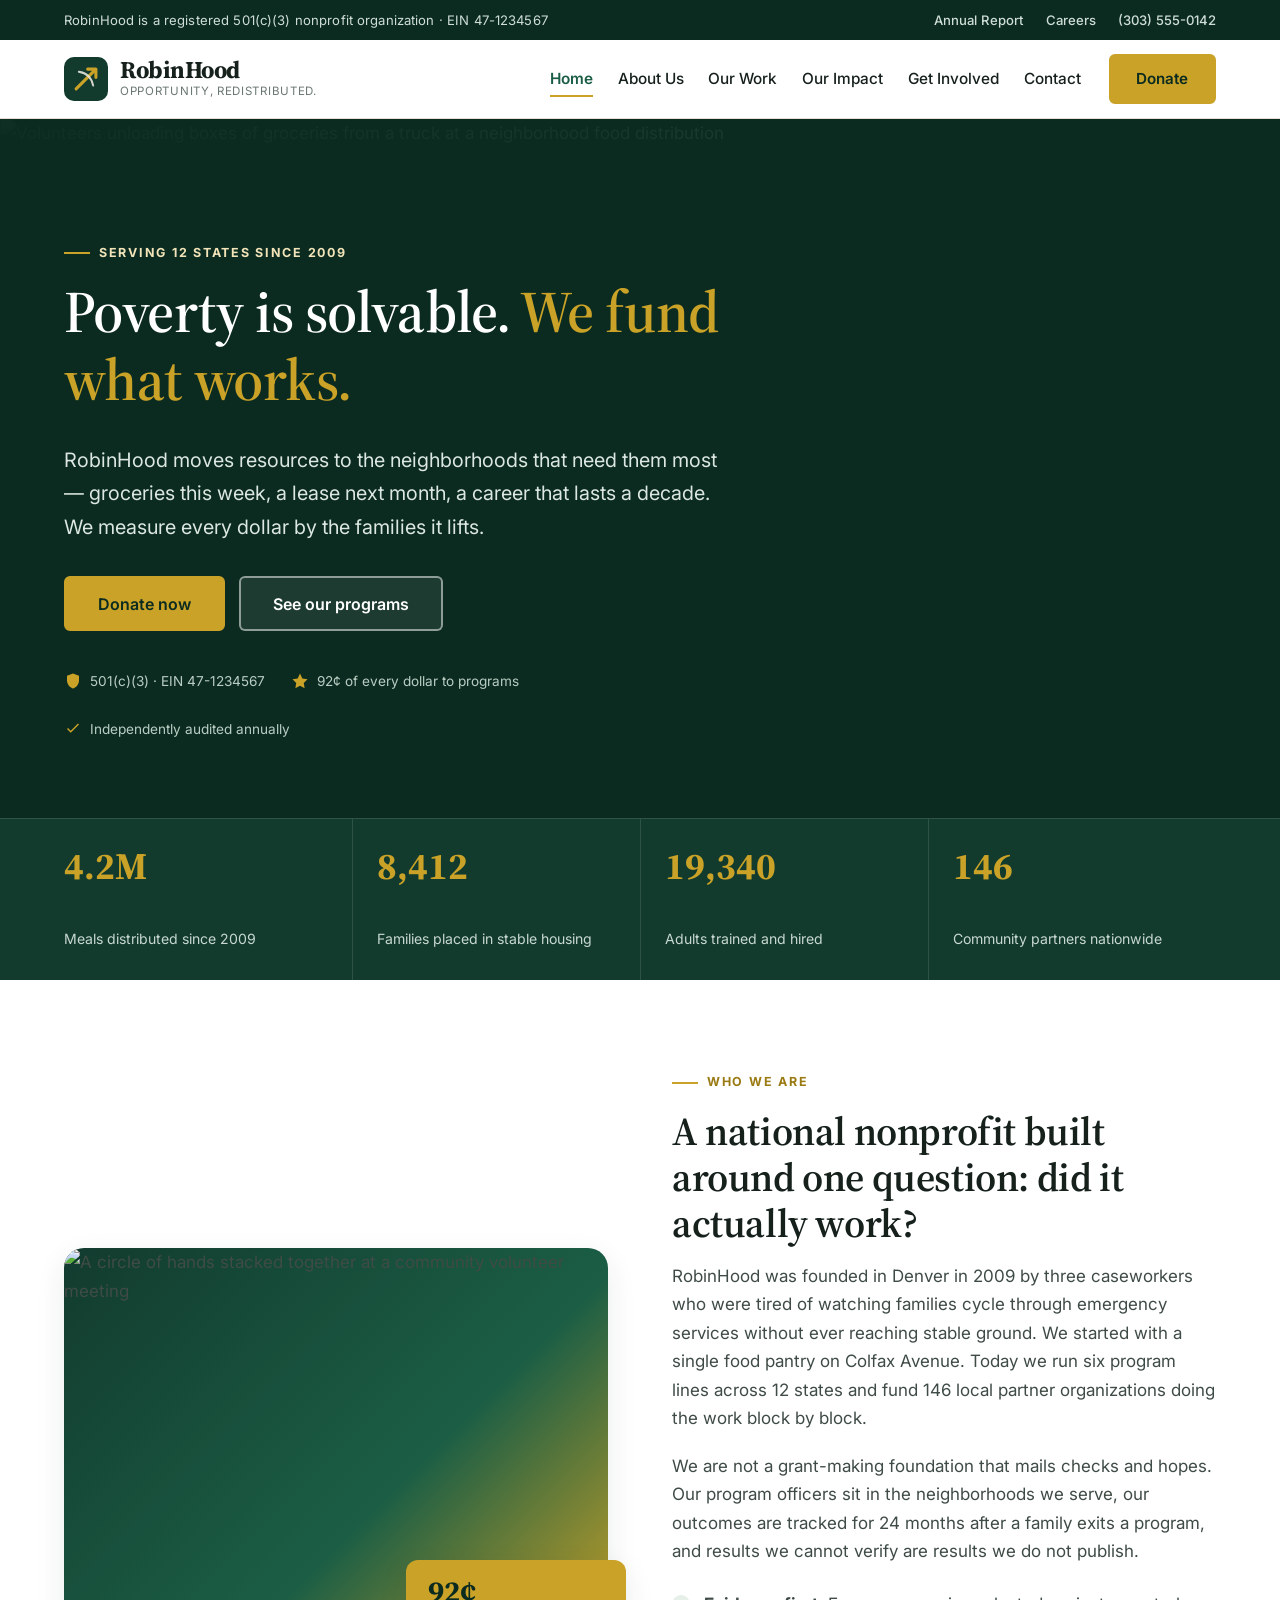
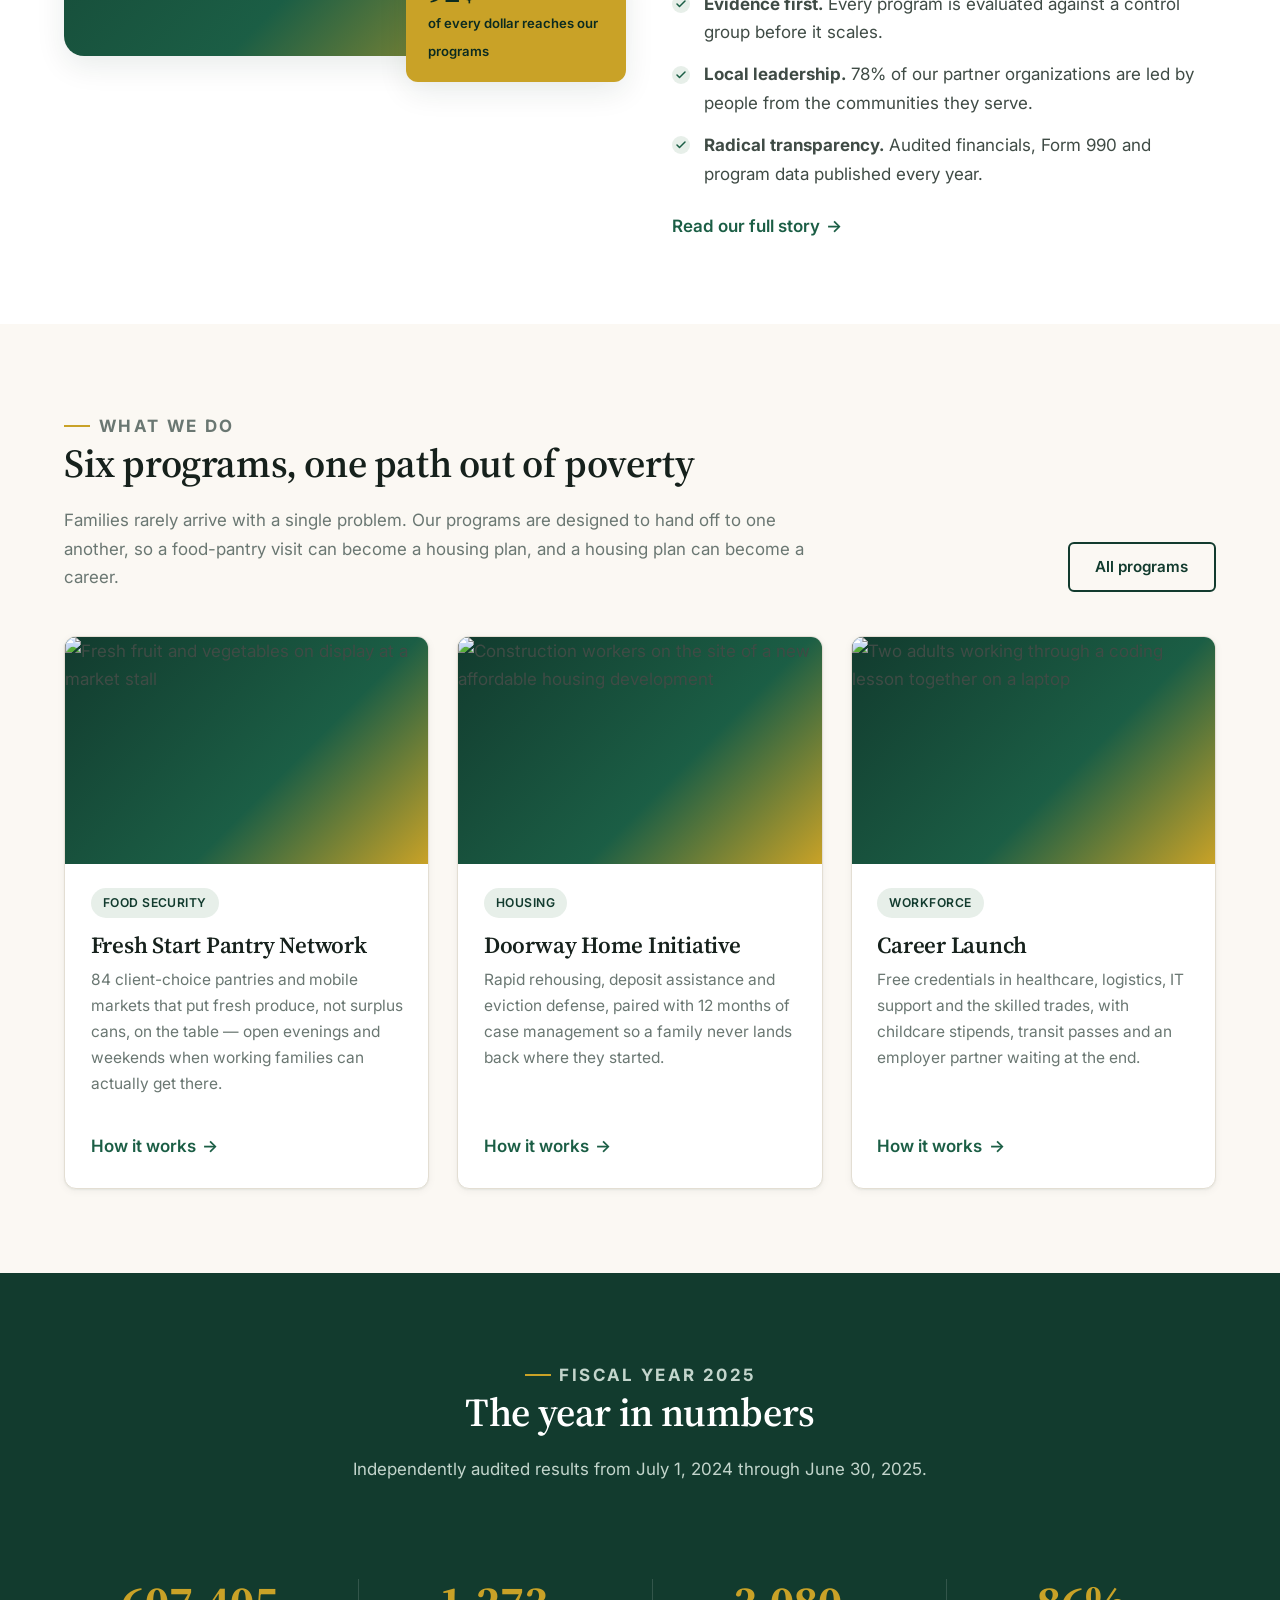
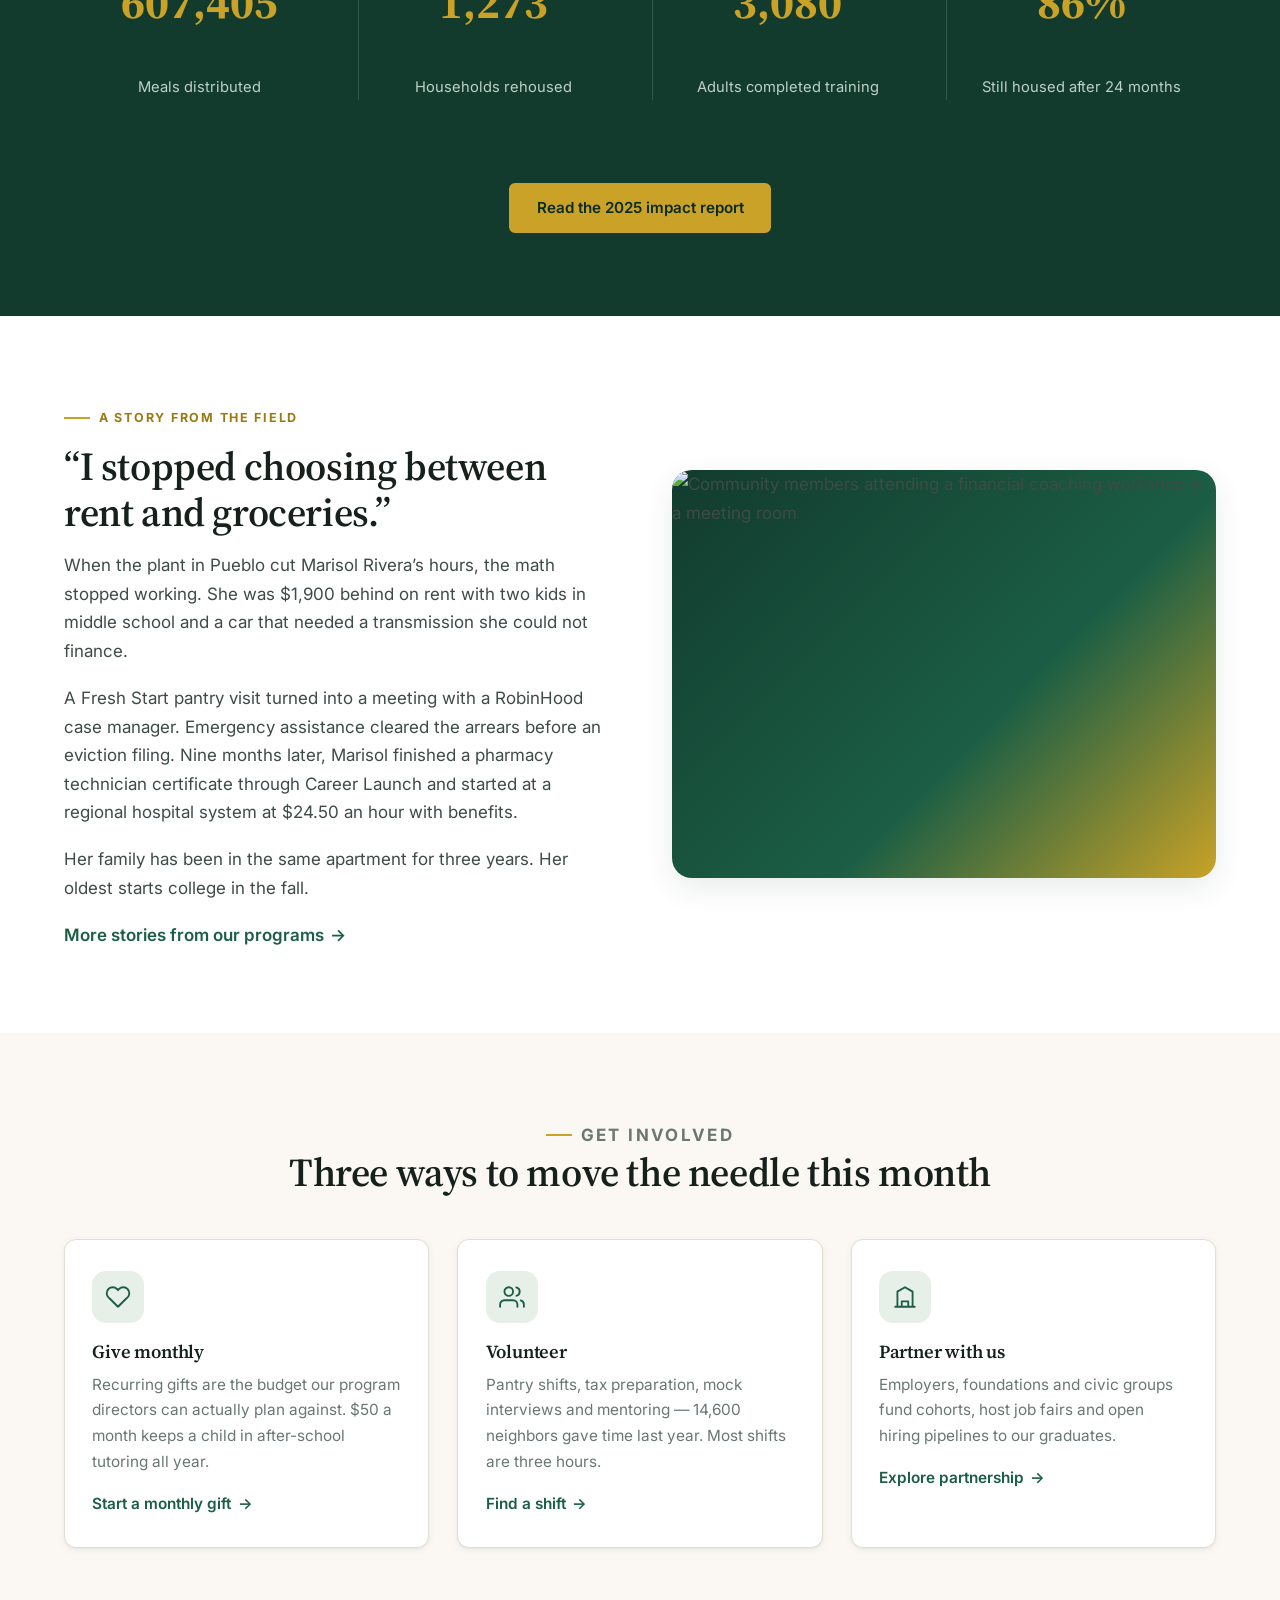
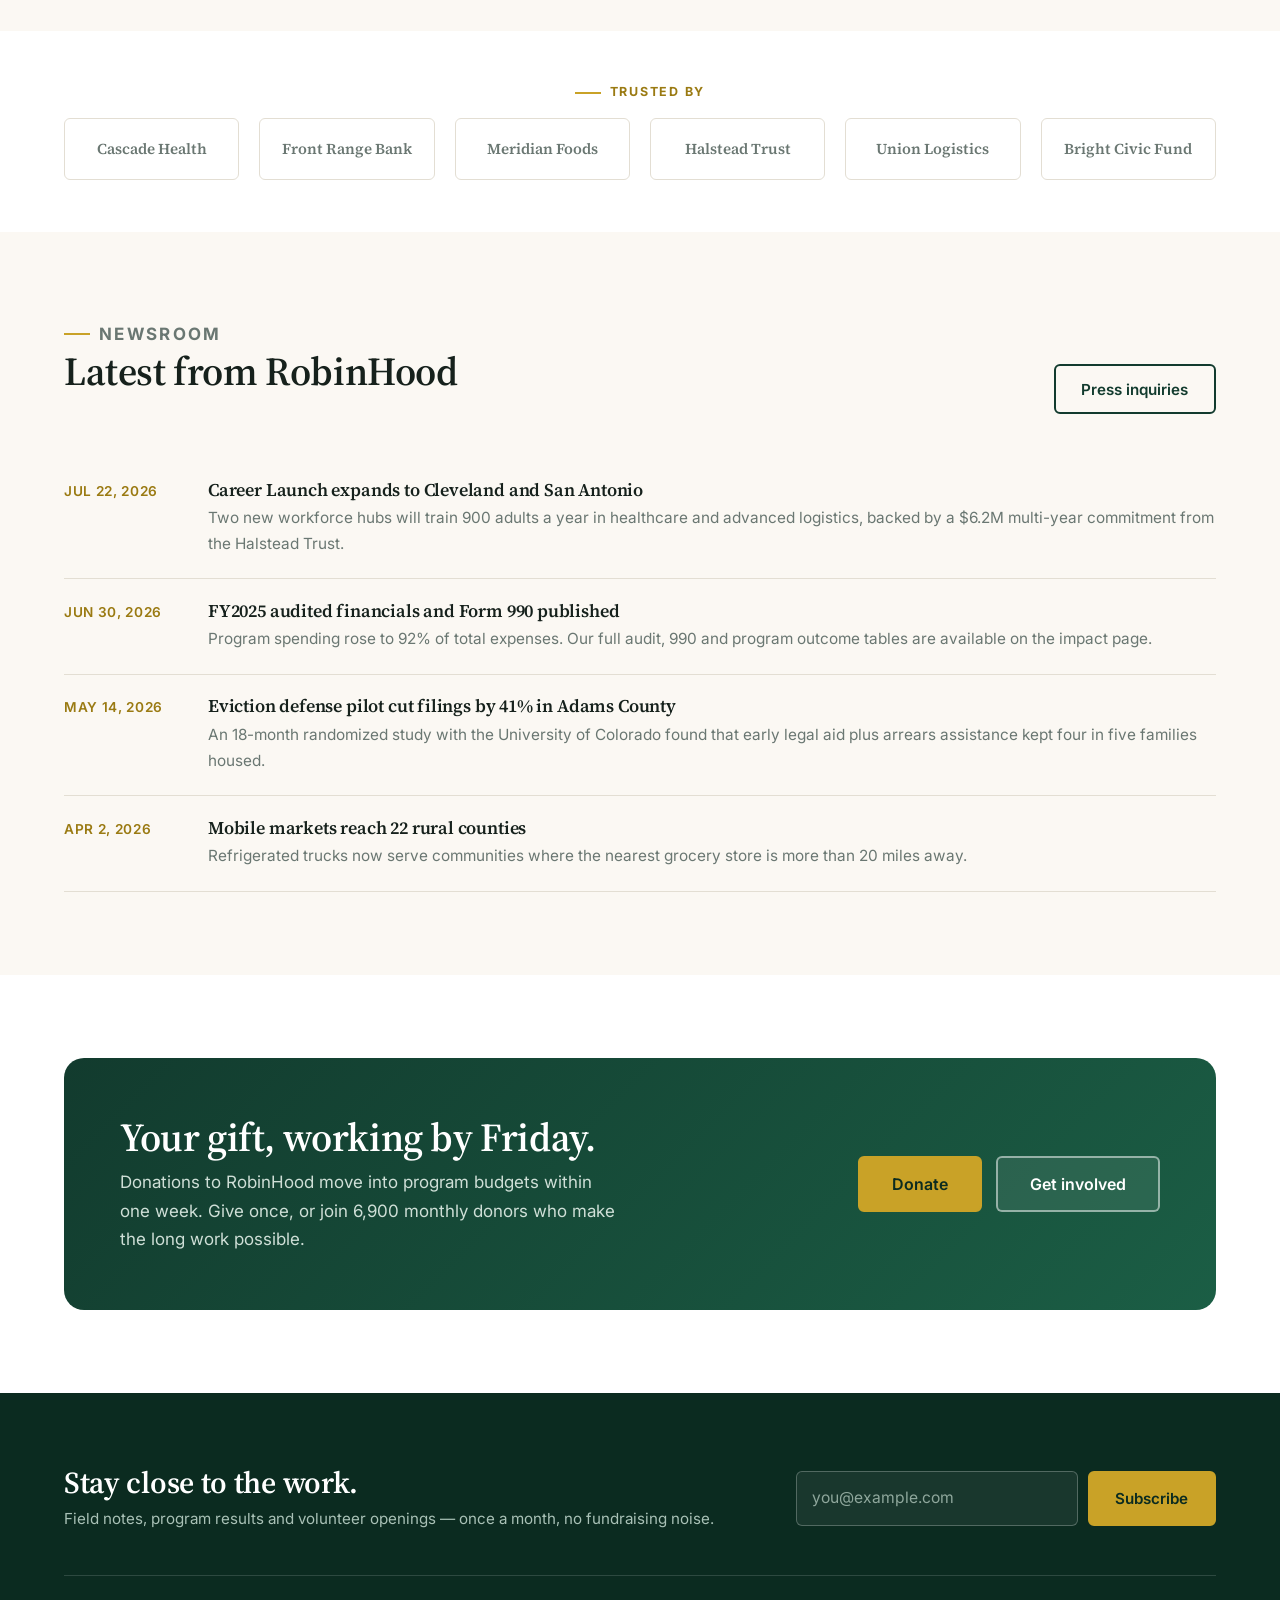
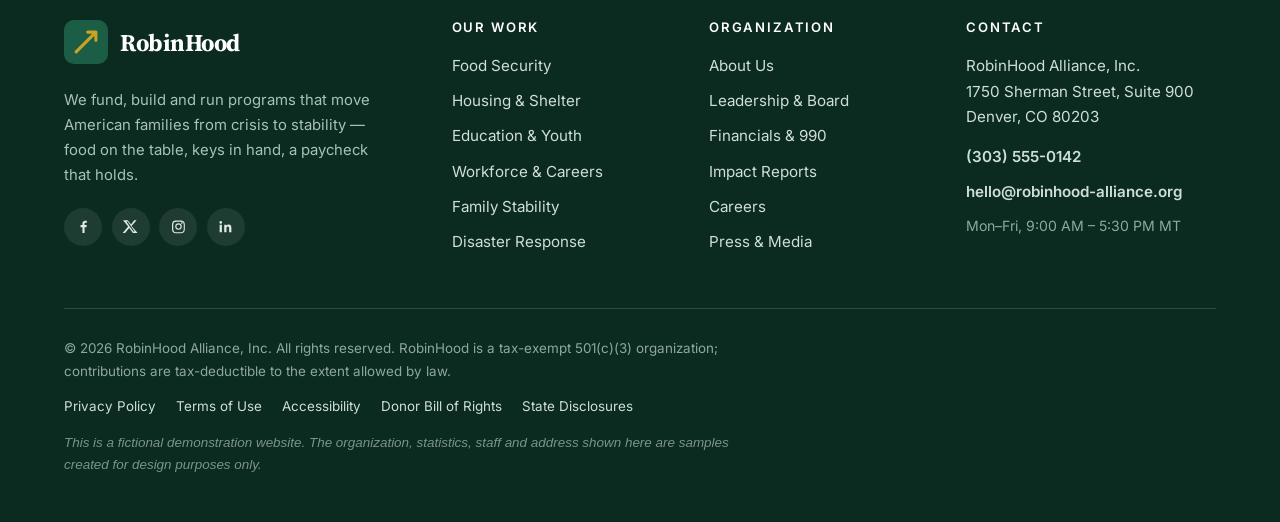
==== commit 1b86c83a: "minor changes" ====
--- a/index.html
+++ b/index.html
@@ -417,7 +417,7 @@
         <li><a href="#">Donor Bill of Rights</a></li>
         <li><a href="#">State Disclosures</a></li>
       </ul>
-      
+      <p class="footer-legal__demo">This is a fictional demonstration website. The organization, statistics, staff and address shown here are samples created for design purposes only.</p>
     </div>
   </div>
 </footer>
--- a/assets/css/style.css
+++ b/assets/css/style.css
@@ -403,6 +403,9 @@
 tbody tr:last-child td { border-bottom: 0; }
 td.num, th.num { text-align: right; font-variant-numeric: tabular-nums; }
 
+.table-hint { display: none; font-size: .84rem; color: var(--muted); margin: .65rem 0 0; }
+.table-hint.is-visible { display: block; }
+
 .bar { height: 10px; border-radius: 999px; background: var(--green-100); overflow: hidden; }
 .bar span { display: block; height: 100%; background: var(--green-700); border-radius: 999px; }
 .bar span.is-gold { background: var(--gold); }
@@ -442,8 +445,8 @@
 .info-list li { display: flex; gap: .8rem; align-items: flex-start; margin-bottom: .8rem; font-size: .97rem; }
 .info-list svg { width: 20px; height: 20px; flex: none; margin-top: .2rem; fill: none; stroke: var(--green-700); stroke-width: 1.7; stroke-linecap: round; stroke-linejoin: round; }
 .map-embed { border-radius: var(--radius); overflow: hidden; border: 1px solid var(--line); background: var(--green-050); height: 320px; position: relative; }
-.map-embed iframe { width: 100%; height: 100%; border: 0; display: block; }
-.map-embed__fallback { position: absolute; inset: 0; display: grid; place-items: center; text-align: center; padding: 2rem; color: var(--muted); }
+.map-embed iframe { width: 100%; height: 100%; border: 0; display: block; background: var(--paper); }
+.map-note { font-size: .88rem; color: var(--muted); margin: .75rem 0 0; }
 
 /* Office cards */
 .office { border: 1px solid var(--line); border-radius: var(--radius); padding: 1.5rem; background: var(--paper); }
@@ -611,61 +614,133 @@
 .footer-legal__demo { color: #7c9389; font-style: italic; }
 
 /* 10. Responsive ========================================================= */
+@media (max-width: 1100px) {
+  .footer-grid { grid-template-columns: 1.4fr 1fr 1fr; }
+  .footer-col--brand { grid-column: 1 / -1; }
+}
+
 @media (max-width: 1024px) {
   .grid--4 { grid-template-columns: repeat(2, 1fr); }
   .partners { grid-template-columns: repeat(3, 1fr); }
   .footer-grid { grid-template-columns: 1fr 1fr; gap: 2rem; }
   .donate-layout { grid-template-columns: 1fr; }
   .summary { position: static; }
+  .summary__box, .summary__aside { max-width: none; }
 }
 
 @media (max-width: 900px) {
   .site-header__inner { min-height: 68px; }
-  .nav-toggle { display: inline-flex; }
+
+  /* backdrop-filter would make the header a containing block for the fixed
+     drawer, clipping it to header height — it must be off at this width. */
+  .site-header { backdrop-filter: none; -webkit-backdrop-filter: none; background: var(--paper); }
+
+  .nav-toggle { display: inline-flex; position: relative; z-index: 106; }
   .nav {
-    position: fixed; inset: 0 0 0 auto; width: min(340px, 86vw); background: var(--paper);
-    flex-direction: column; align-items: stretch; gap: 0; padding: 5.5rem 1.75rem 2rem;
-    box-shadow: var(--shadow-lg); transform: translateX(105%); transition: transform .28s ease; overflow-y: auto;
+    position: fixed; inset: 0 0 0 auto; width: min(340px, 88vw); background: var(--paper);
+    flex-direction: column; align-items: stretch; gap: 0; padding: 7rem 1.5rem 2.5rem;
+    box-shadow: var(--shadow-lg); transform: translateX(105%); transition: transform .28s ease;
+    overflow-y: auto; -webkit-overflow-scrolling: touch; z-index: 105;
   }
   .nav.is-open { transform: none; }
   .nav__list { flex-direction: column; align-items: stretch; gap: 0; }
   .nav__list li { border-bottom: 1px solid var(--line); }
-  .nav__list a { display: block; padding: .95rem 0; font-size: 1.05rem; }
+  .nav__list a { display: block; padding: 1rem 0; font-size: 1.05rem; }
   .nav__list a::after { display: none; }
   .nav__cta { margin-top: 1.5rem; }
-  .nav-backdrop { position: fixed; inset: 0; background: rgba(11,43,32,.45); opacity: 0; pointer-events: none; transition: opacity .25s ease; z-index: 99; }
+  .nav-backdrop {
+    position: fixed; inset: 0; background: rgba(11,43,32,.45); opacity: 0;
+    pointer-events: none; transition: opacity .25s ease; z-index: 99;
+  }
   .nav-backdrop.is-open { opacity: 1; pointer-events: auto; }
   body.nav-open { overflow: hidden; }
+
+  .topbar__note { display: none; }
+  .topbar__inner { justify-content: center; }
+  .topbar__links { flex-wrap: wrap; justify-content: center; gap: .25rem 1.1rem; padding: .35rem 0; }
 
   .grid--3, .grid--2 { grid-template-columns: repeat(2, 1fr); }
   .split { grid-template-columns: 1fr; }
   .split--reverse .split__media { order: 0; }
-  .split__badge { right: 12px; bottom: -18px; }
+  .split__badge { right: 14px; bottom: 14px; max-width: 200px; padding: .9rem 1.1rem; }
+  .split__badge strong { font-size: 1.6rem; }
+
   .hero-stats__grid { grid-template-columns: repeat(2, 1fr); }
   .hero-stats__item { border-left: 0; padding: 1.35rem 0; border-top: 1px solid rgba(255,255,255,.12); }
   .hero-stats__item:nth-child(-n+2) { border-top: 0; }
+  .hero-stats__item:first-child { padding-left: 0; }
+
   .stat-grid { grid-template-columns: repeat(2, 1fr); gap: 2rem 1rem; }
   .stat { border-left: 0; }
   .contact-grid { grid-template-columns: 1fr; }
-  .topbar__note { display: none; }
-  .topbar__inner { justify-content: center; }
+  .section__head-row { flex-direction: column; align-items: flex-start; gap: 1.25rem; }
 }
 
 @media (max-width: 640px) {
   body { font-size: 16px; }
-  .grid--3, .grid--2, .grid--4, .amounts, .program__facts { grid-template-columns: 1fr; }
-  .amounts { grid-template-columns: repeat(3, 1fr); }
-  .form-grid { grid-template-columns: 1fr; }
-  .stat-grid { grid-template-columns: 1fr; }
+  h1 { font-size: clamp(1.9rem, 7.4vw, 2.5rem); }
+  h2 { font-size: clamp(1.5rem, 5.8vw, 1.95rem); }
+  .lede { font-size: 1.02rem; }
+
+  .grid { gap: 1.25rem; }
+  .grid--3, .grid--2, .grid--4, .program__facts { grid-template-columns: 1fr; }
+  .grid--people { grid-template-columns: repeat(2, 1fr); gap: 1.25rem; }
+  .grid--people h3 { font-size: 1rem; }
+  .grid--people p { font-size: .88rem; }
+  .stat-grid { grid-template-columns: repeat(2, 1fr); gap: 1.75rem 1rem; }
+  .partners { grid-template-columns: repeat(2, 1fr); }
+  .footer-grid { grid-template-columns: 1fr; }
   .note-list li { grid-template-columns: 1fr; gap: .35rem; }
-  .footer-grid { grid-template-columns: 1fr; }
   .cta-band, .footer-cta { flex-direction: column; align-items: flex-start; }
   .brand__tag { display: none; }
-  .partners { grid-template-columns: repeat(2, 1fr); }
+  .brand__name { font-size: 1.35rem; }
+
+  /* 16px minimum stops iOS Safari zooming in on focus */
+  input[type="text"], input[type="email"], input[type="tel"], input[type="number"],
+  input[type="search"], input[type="password"], select, textarea { font-size: 16px; }
+
+  .amounts { grid-template-columns: repeat(2, 1fr); }
+  .amount label { font-size: 1.25rem; padding: .9rem .5rem; }
+  .form-grid { grid-template-columns: 1fr; }
+  .toggle-group label { padding: .8rem .5rem; font-size: .92rem; }
+  .donate-step__title h2 { font-size: 1.15rem; }
+  .secure-row { flex-wrap: wrap; gap: .5rem; }
+  .card-marks { margin-left: 0; width: 100%; }
+
   .btn { width: 100%; }
-  .hero__actions .btn, .cta-band__actions .btn { width: 100%; }
   .footer-cta__form { min-width: 100%; }
-  .footer-cta__form .btn { width: auto; }
+  .footer-cta__form .btn { width: auto; flex: 1; }
+  .footer-cta__form .form-note { position: static; margin-top: .6rem; }
+
+  .split__badge {
+    position: static; margin-top: 1rem; max-width: none; display: flex;
+    align-items: baseline; gap: .7rem; box-shadow: none; border-radius: var(--radius-sm);
+  }
+  .split__badge strong { font-size: 1.5rem; }
+  .split__badge span { font-size: .85rem; }
+  .quote::before { font-size: 8rem; }
+  .quote__person img { width: 46px; height: 46px; }
+  .timeline li { padding-left: 2.5rem; }
+  .map-embed { height: 260px; }
+  .split__media img { aspect-ratio: 3 / 2; }
+  .table-wrap { border-radius: var(--radius-sm); }
+  .site-footer { text-align: left; }
+}
+
+@media (max-width: 420px) {
+  :root { --gutter: 18px; }
+}
+
+@media (max-width: 360px) {
+  .amounts { grid-template-columns: 1fr 1fr; gap: .6rem; }
+  .amount label small { font-size: .68rem; }
+  .grid--people { grid-template-columns: 1fr; }
+  .stat-grid { grid-template-columns: 1fr; }
+  .partners { grid-template-columns: 1fr; }
+  .hero-stats__grid { grid-template-columns: 1fr; }
+  .hero-stats__item { border-top: 1px solid rgba(255,255,255,.12); }
+  .hero-stats__item:nth-child(2) { border-top: 1px solid rgba(255,255,255,.12); }
+  .topbar__links li:first-child { display: none; }
 }
 
 @media print {
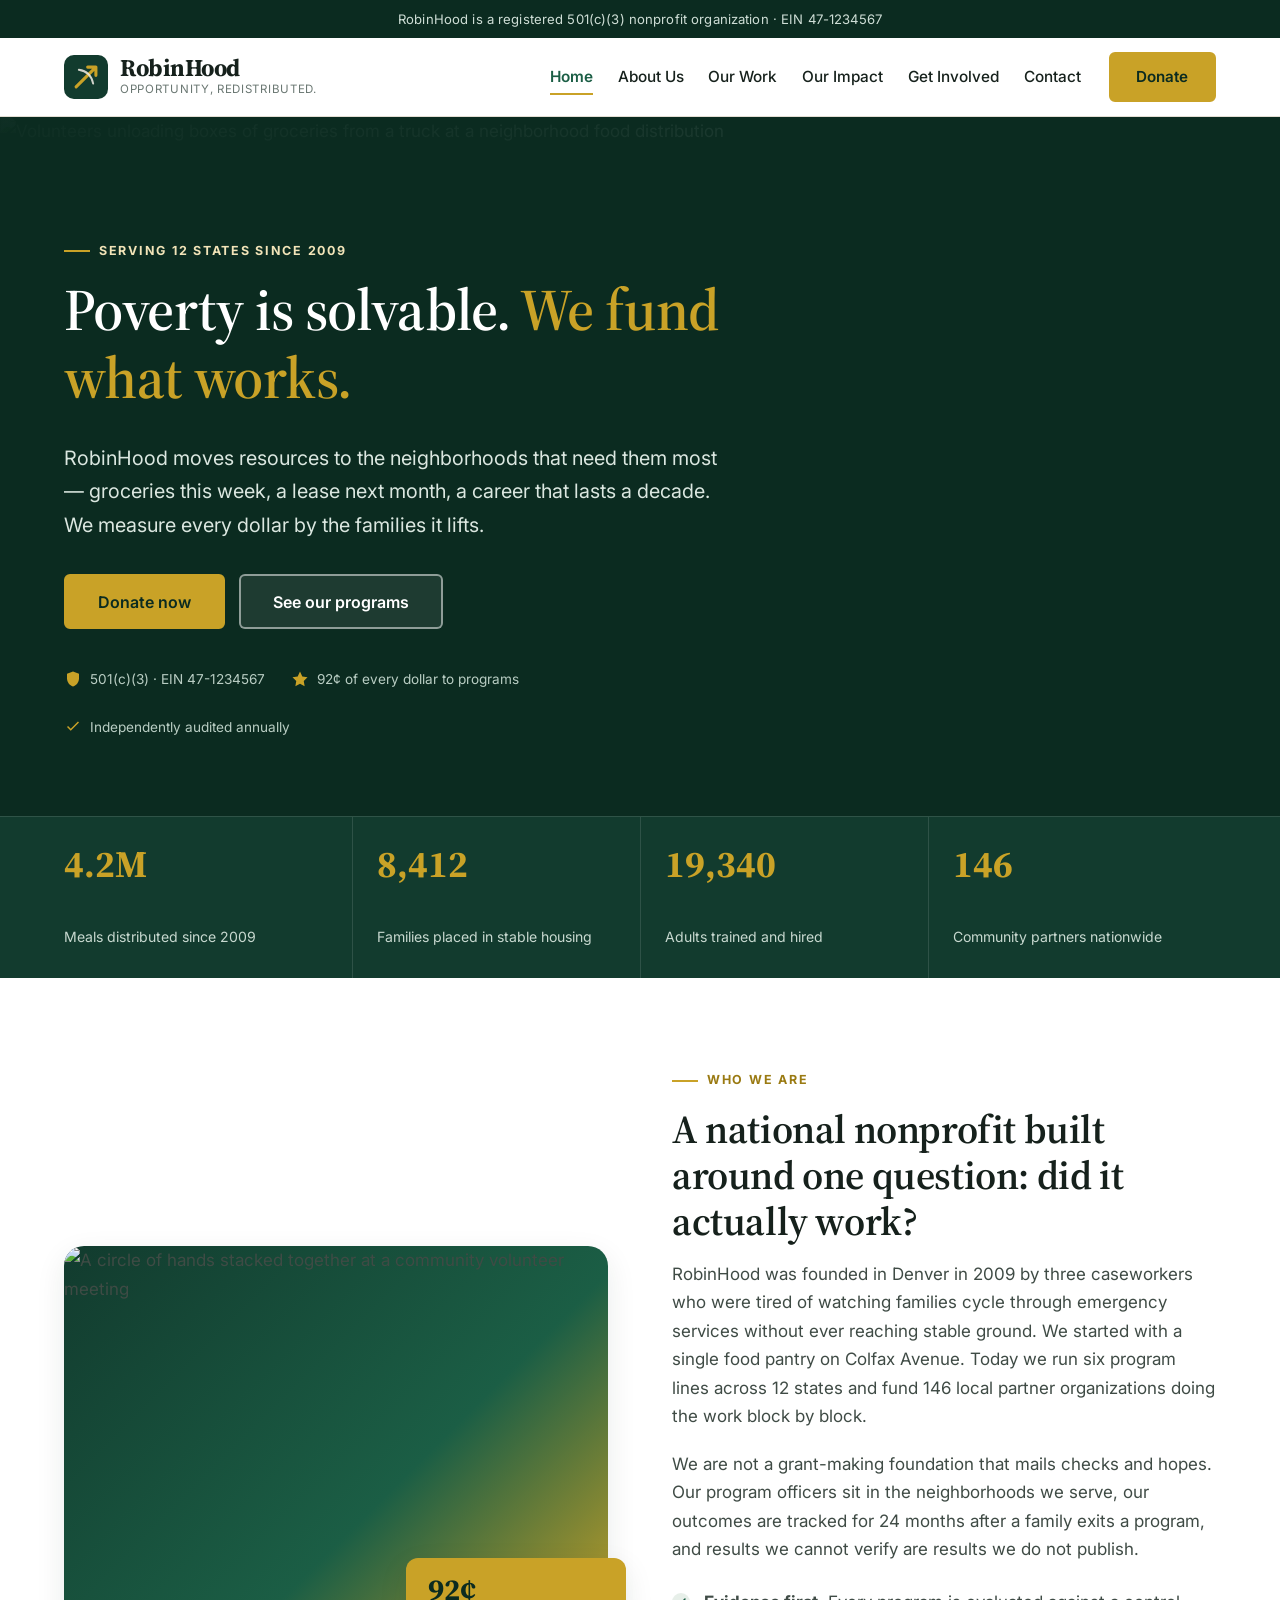
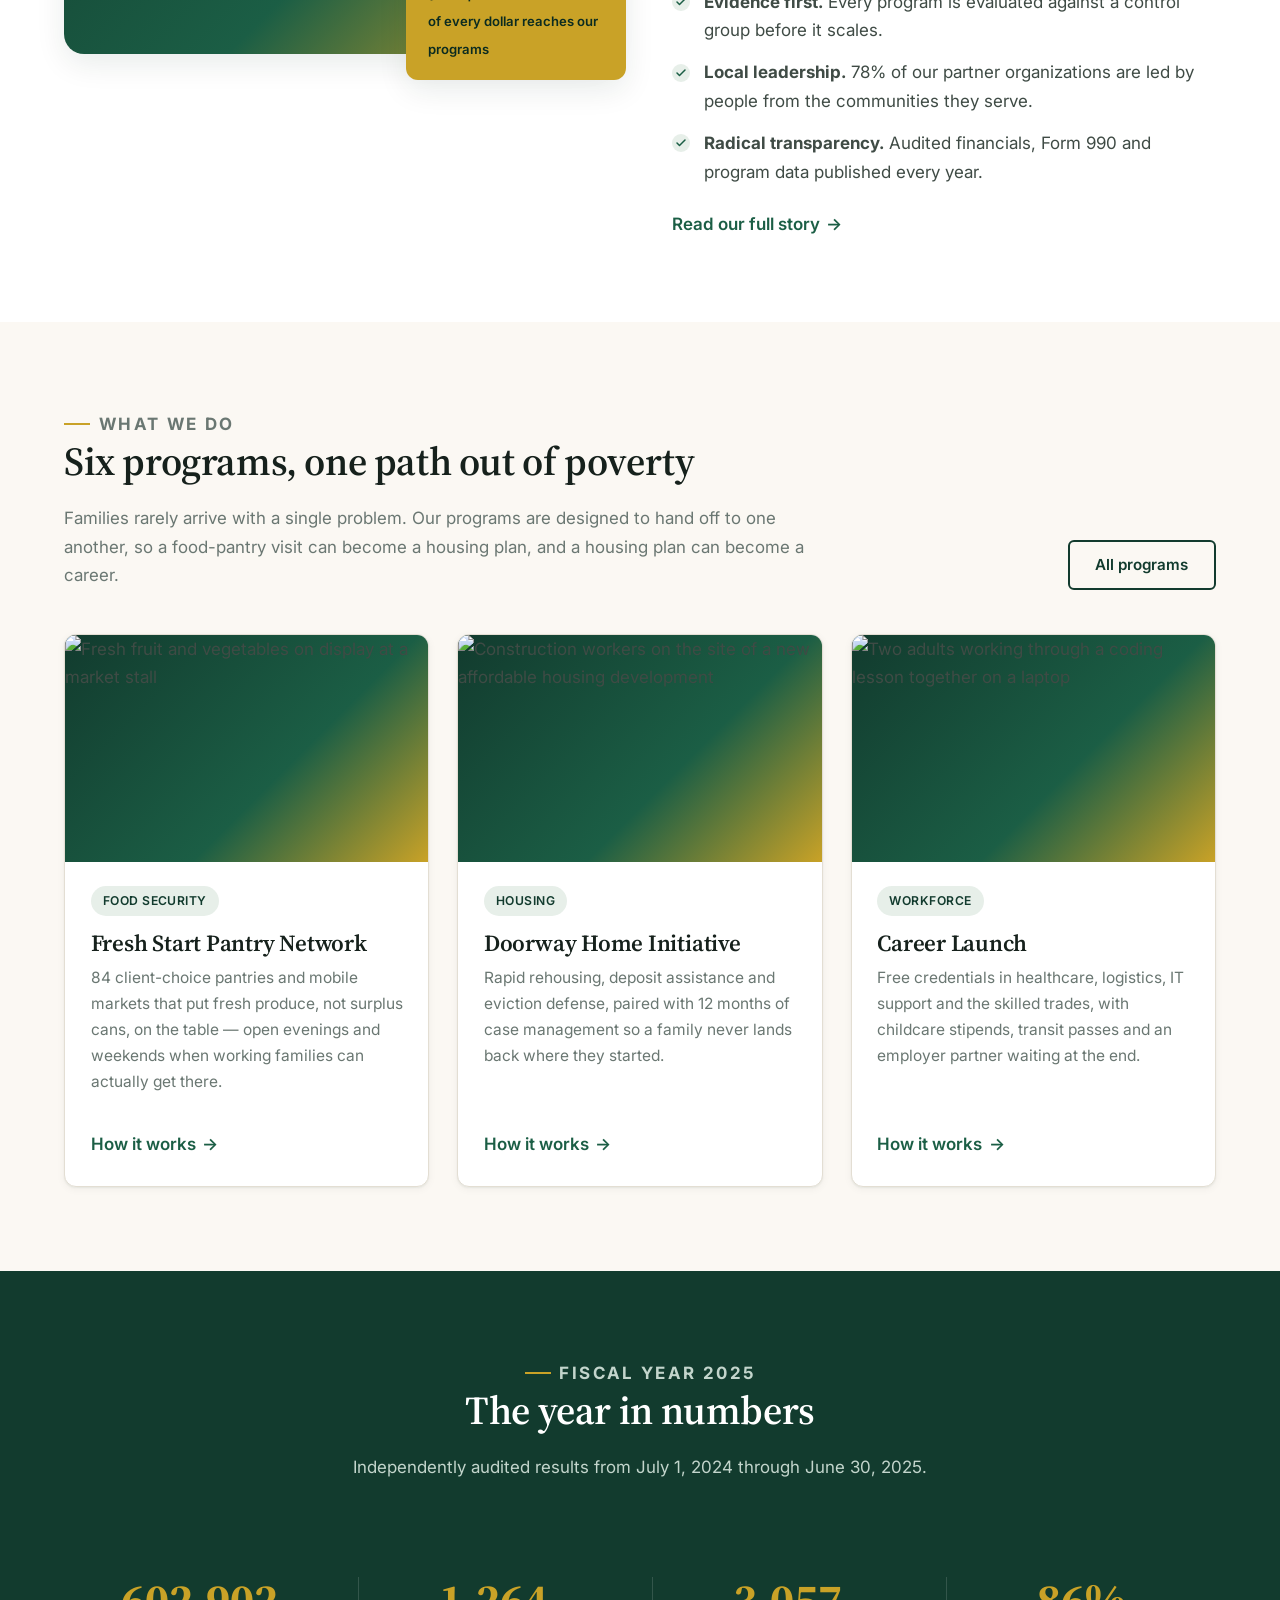
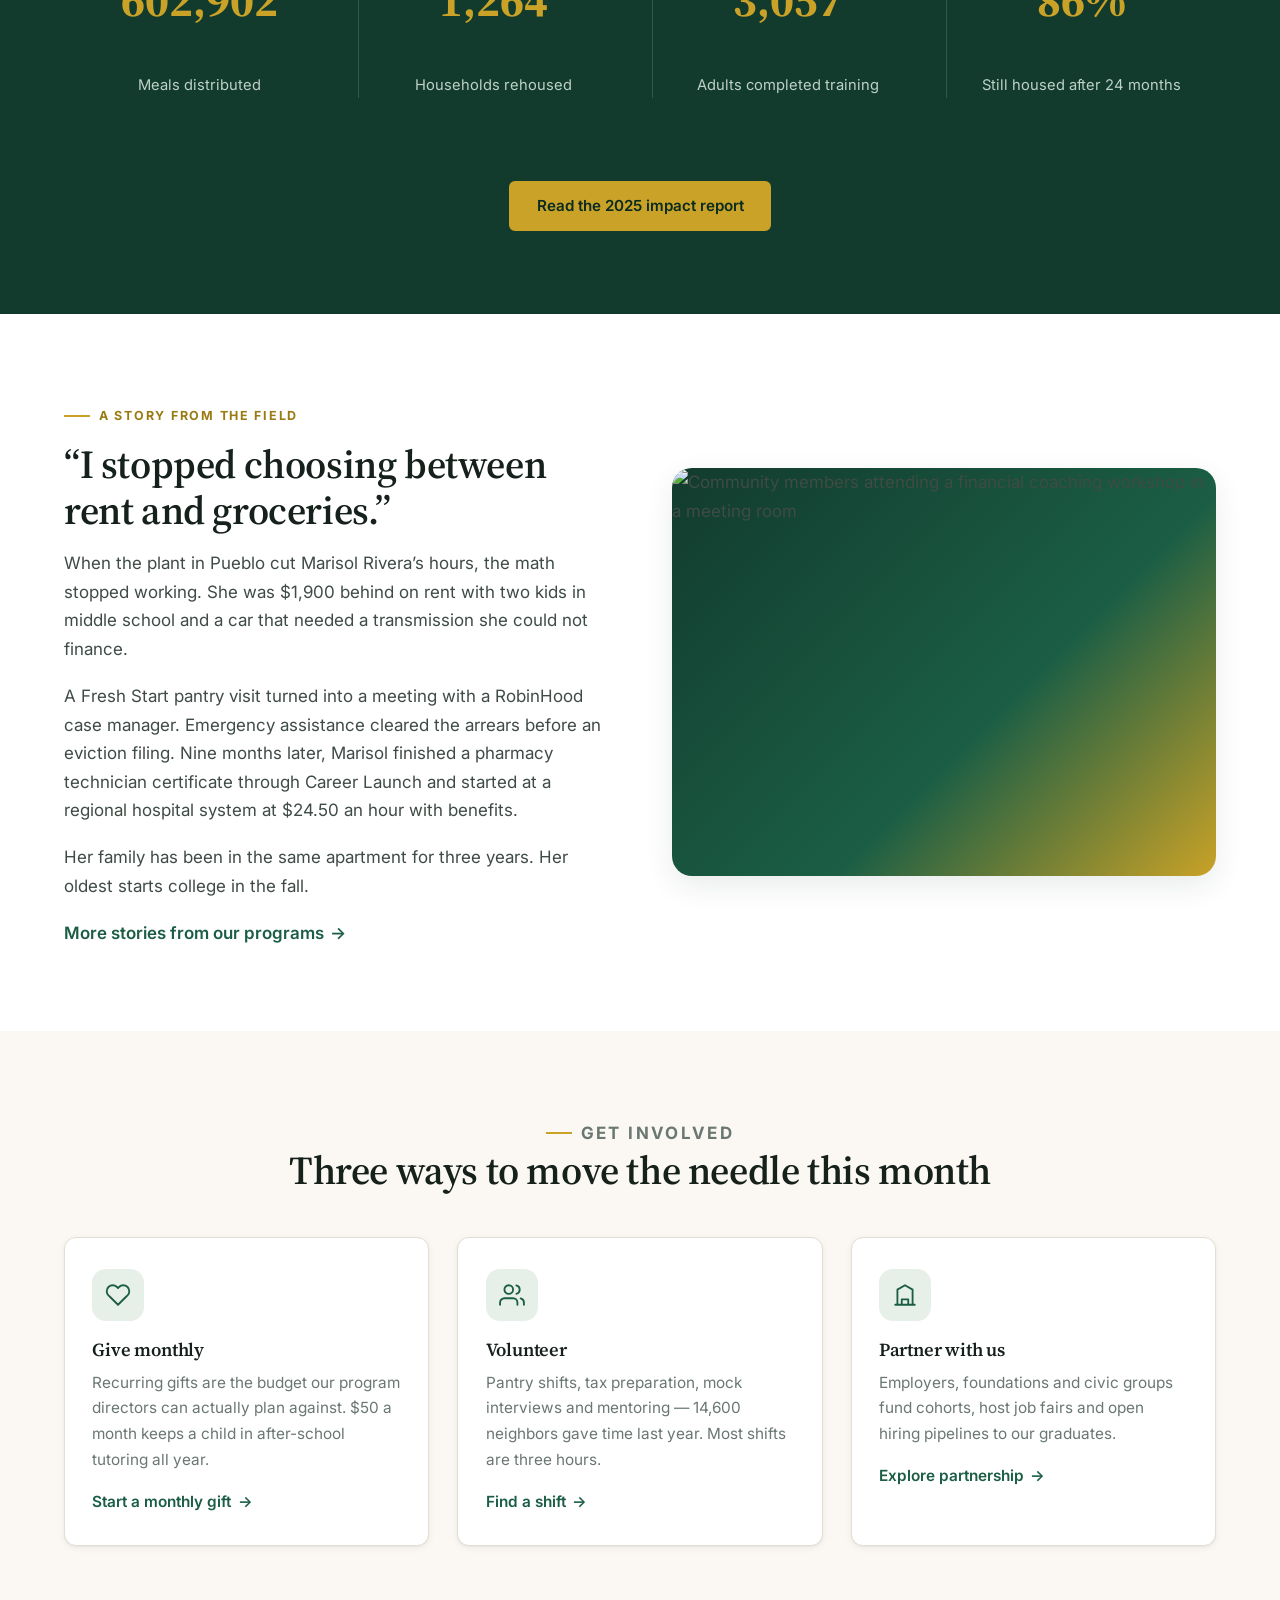
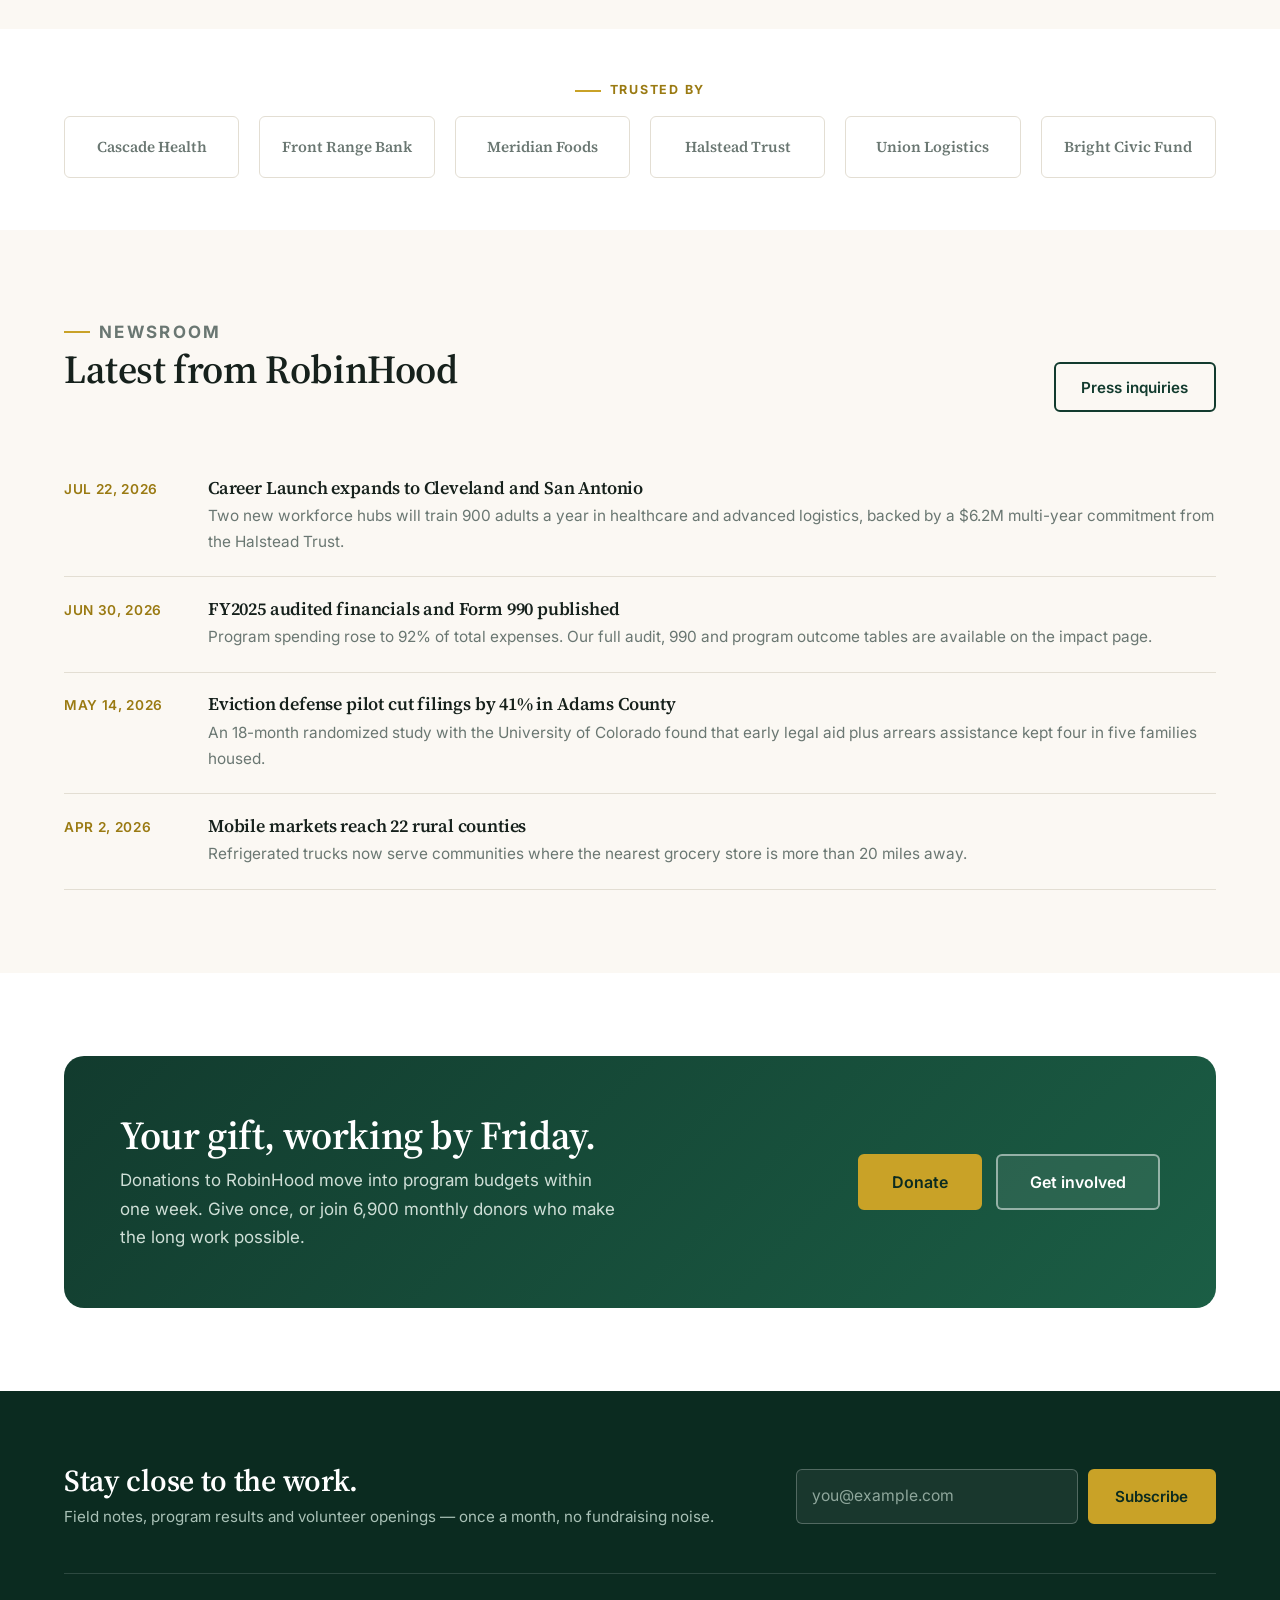
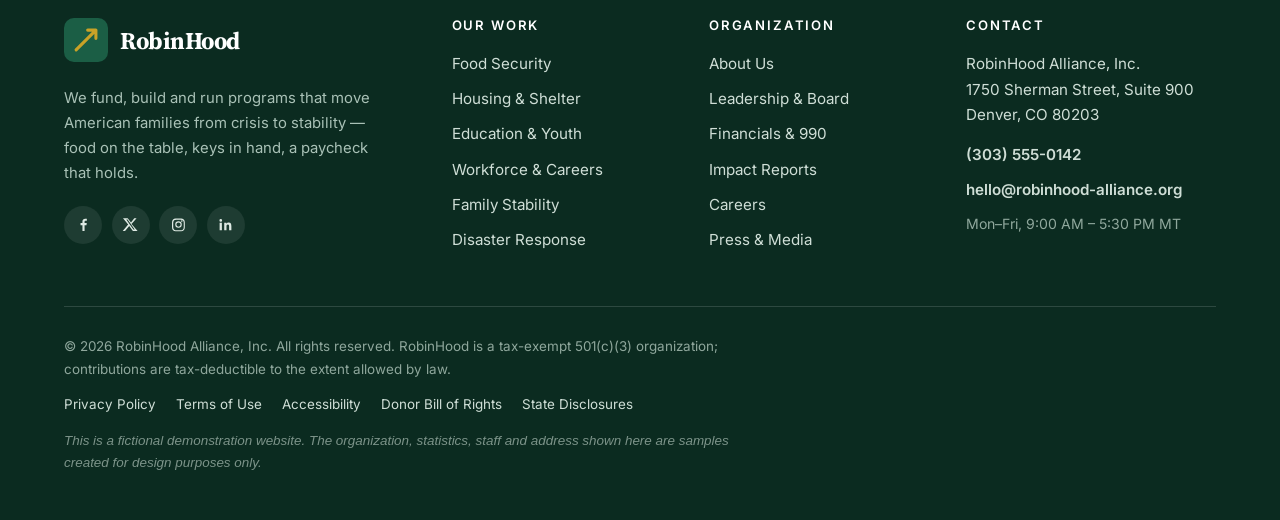
==== commit 1046c9ce: "minor changes" ====
--- a/index.html
+++ b/index.html
@@ -18,11 +18,6 @@
 <div class="topbar">
   <div class="container topbar__inner">
     <p class="topbar__note">RobinHood is a registered 501(c)(3) nonprofit organization &middot; EIN 47-1234567</p>
-    <ul class="topbar__links">
-      <li><a href="impact.html">Annual Report</a></li>
-      <li><a href="get-involved.html#careers">Careers</a></li>
-      <li><a href="tel:+13035550142">(303) 555-0142</a></li>
-    </ul>
   </div>
 </div>
 
--- a/assets/css/style.css
+++ b/assets/css/style.css
@@ -172,12 +172,8 @@
 
 /* 4. Header & nav ======================================================== */
 .topbar { background: var(--green-900); color: #cfded6; font-size: .82rem; }
-.topbar__inner { display: flex; align-items: center; justify-content: space-between; gap: 1rem; min-height: 40px; }
-.topbar__note { margin: 0; letter-spacing: .01em; }
-.topbar__links { display: flex; gap: 1.4rem; list-style: none; margin: 0; padding: 0; }
-.topbar__links li { margin: 0; }
-.topbar__links a { color: #cfded6; font-weight: 500; }
-.topbar__links a:hover { color: var(--gold); }
+.topbar__inner { display: flex; align-items: center; justify-content: center; gap: 1rem; min-height: 38px; }
+.topbar__note { margin: 0; letter-spacing: .01em; text-align: center; }
 
 .site-header {
   position: sticky; top: 0; z-index: 100; background: rgba(255,255,255,.96);
@@ -655,9 +651,7 @@
   .nav-backdrop.is-open { opacity: 1; pointer-events: auto; }
   body.nav-open { overflow: hidden; }
 
-  .topbar__note { display: none; }
-  .topbar__inner { justify-content: center; }
-  .topbar__links { flex-wrap: wrap; justify-content: center; gap: .25rem 1.1rem; padding: .35rem 0; }
+  .topbar__note { font-size: .78rem; }
 
   .grid--3, .grid--2 { grid-template-columns: repeat(2, 1fr); }
   .split { grid-template-columns: 1fr; }
@@ -740,7 +734,6 @@
   .hero-stats__grid { grid-template-columns: 1fr; }
   .hero-stats__item { border-top: 1px solid rgba(255,255,255,.12); }
   .hero-stats__item:nth-child(2) { border-top: 1px solid rgba(255,255,255,.12); }
-  .topbar__links li:first-child { display: none; }
 }
 
 @media print {
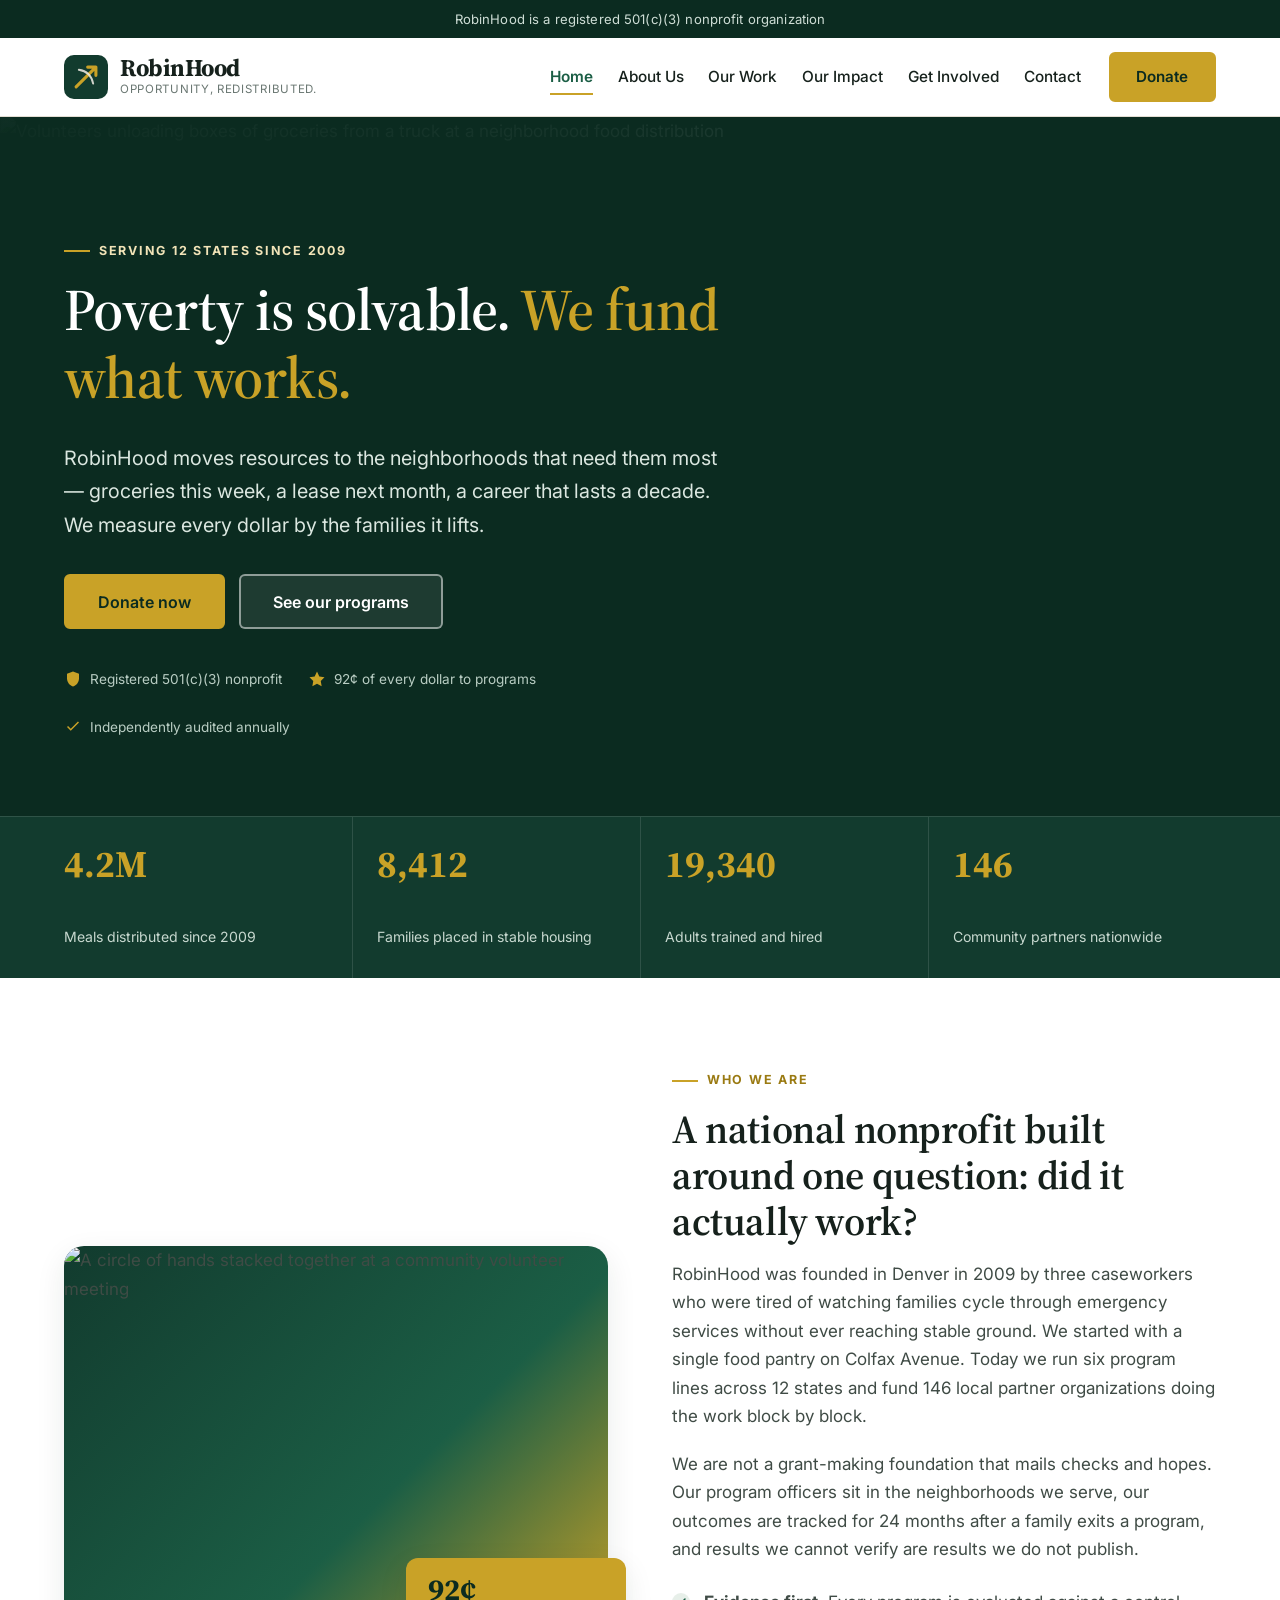
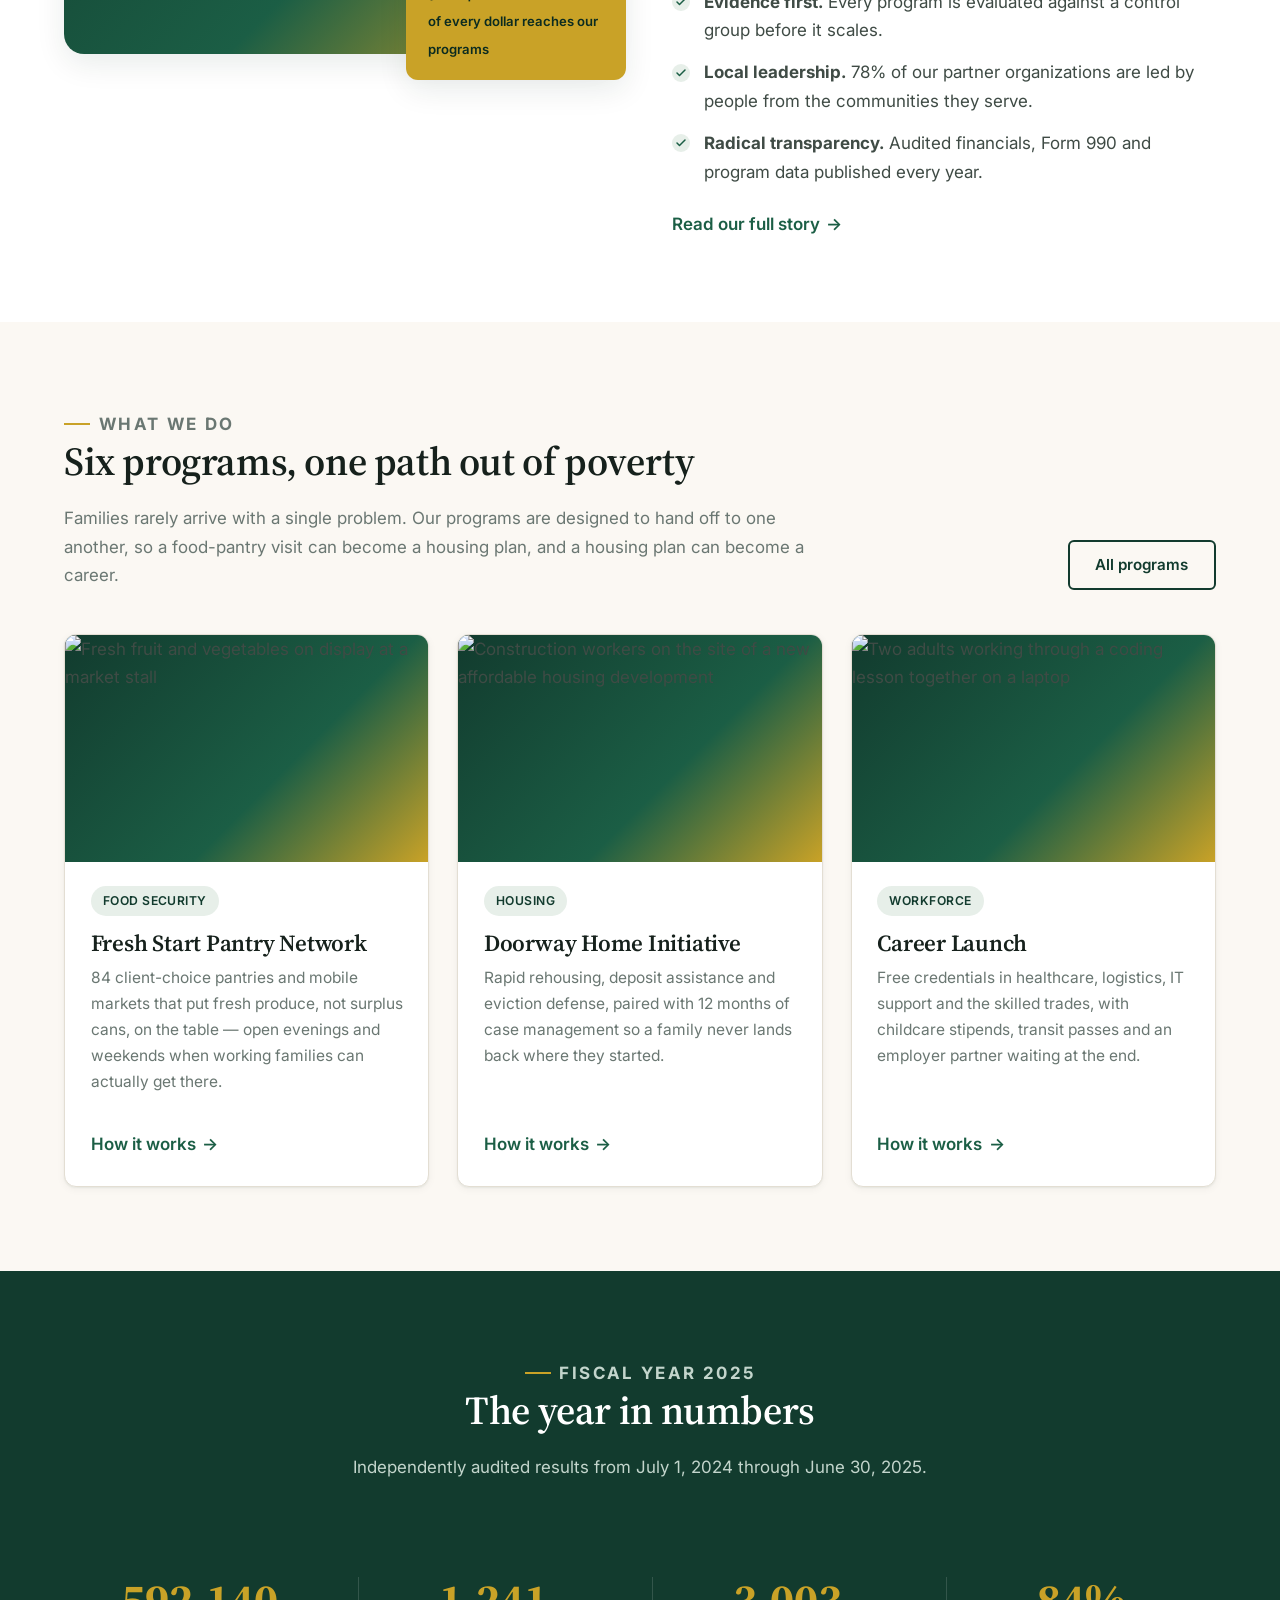
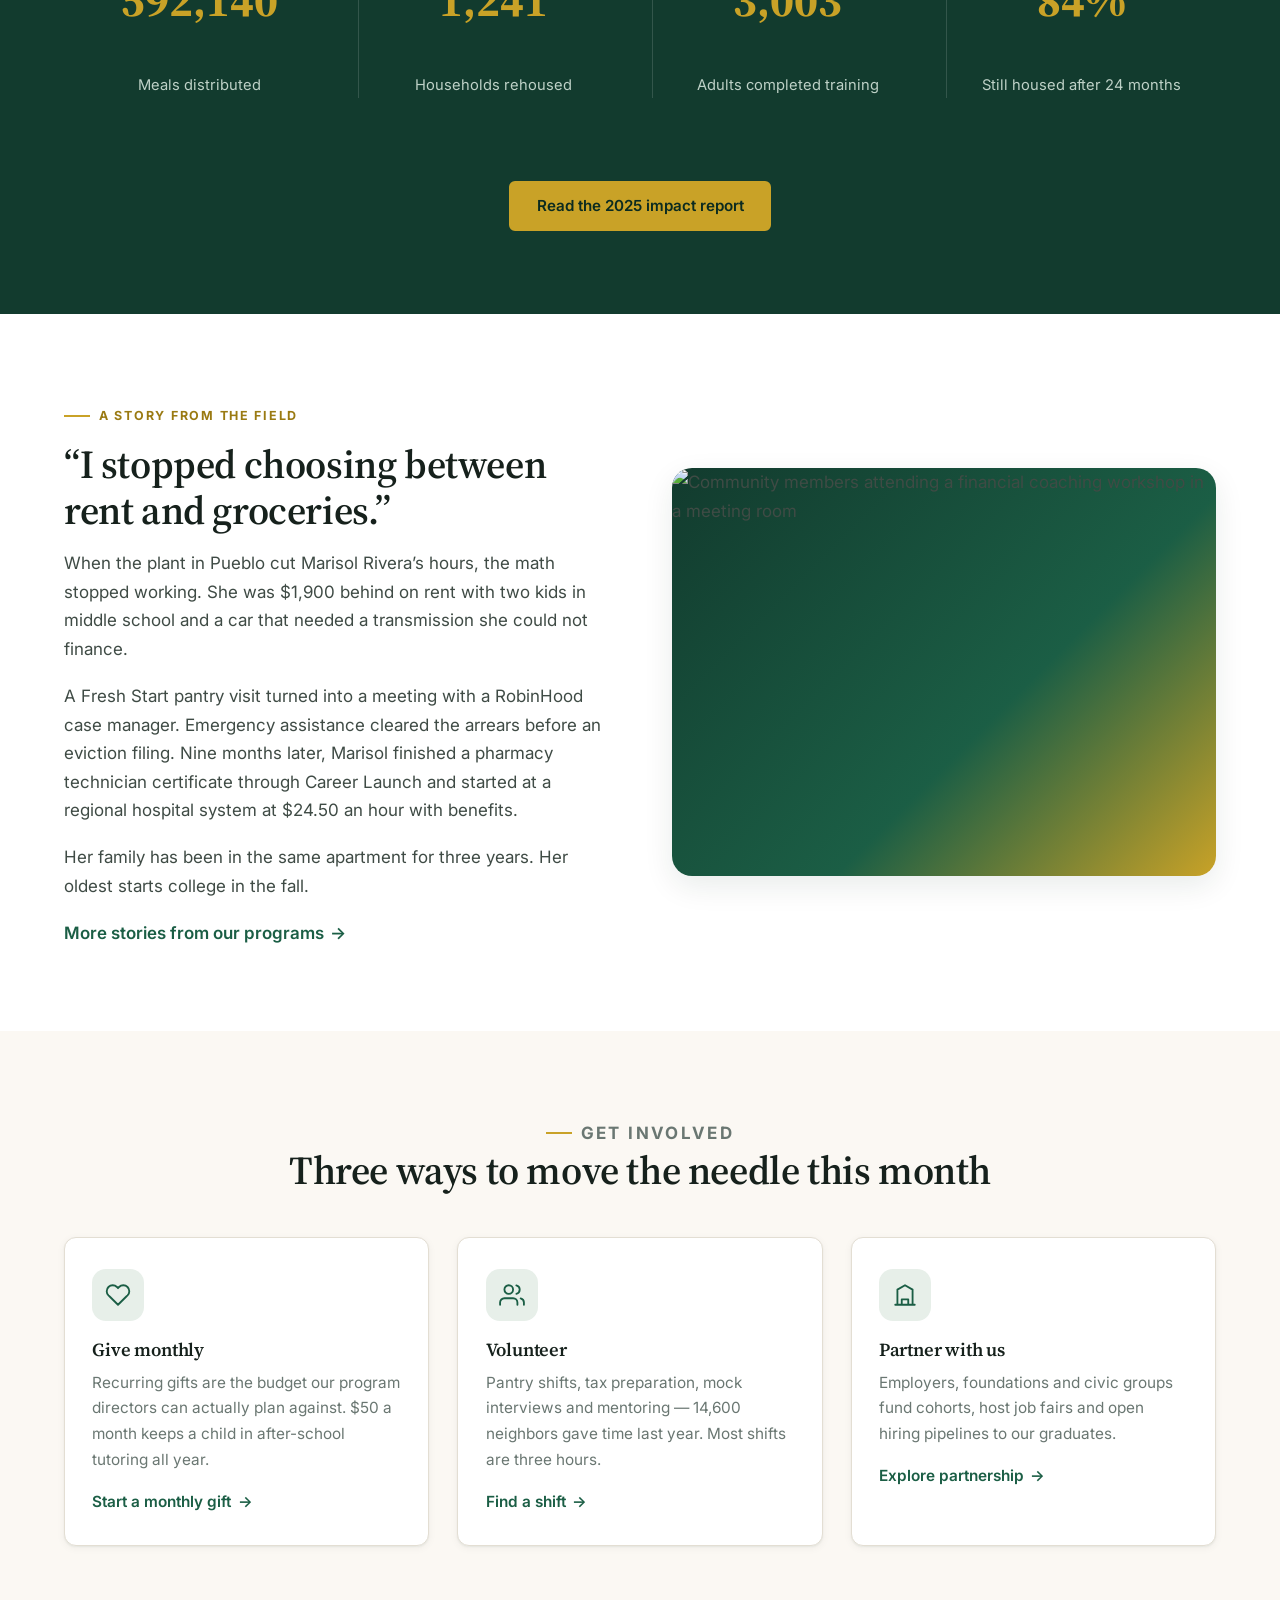
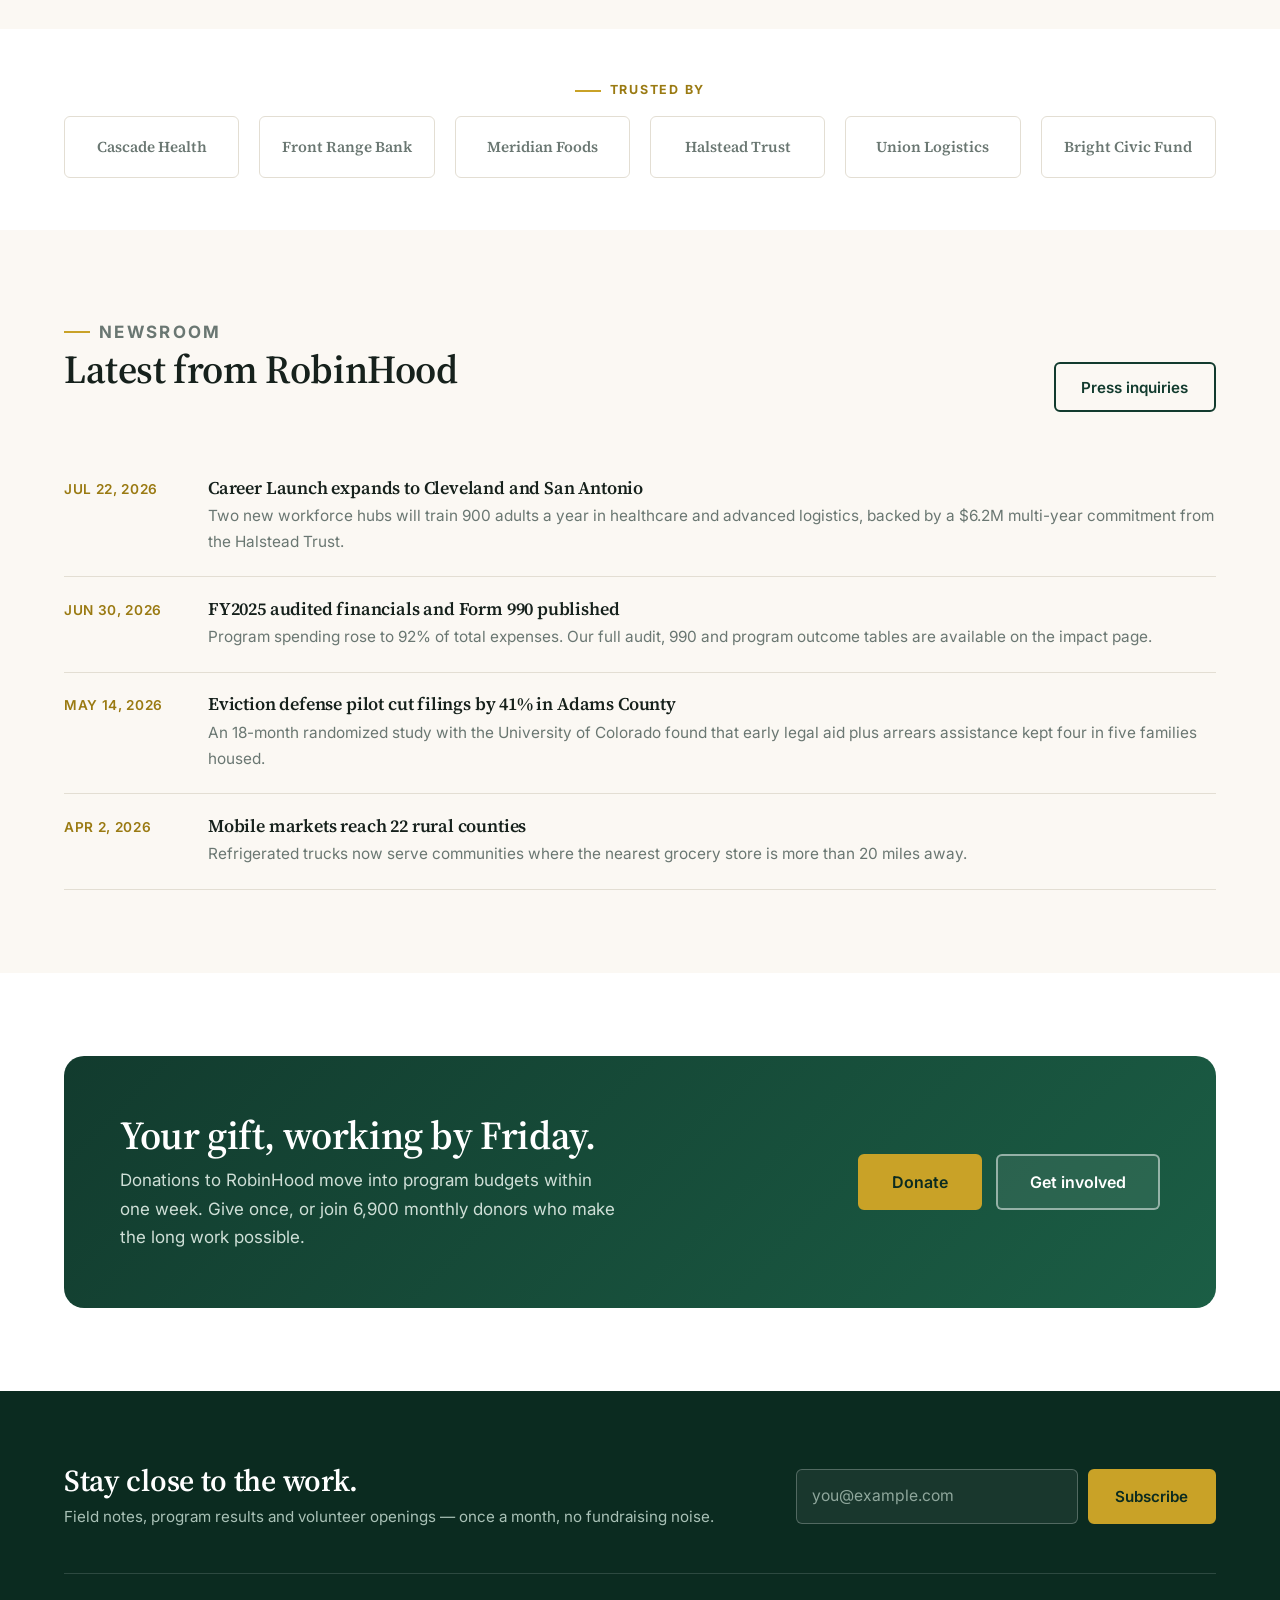
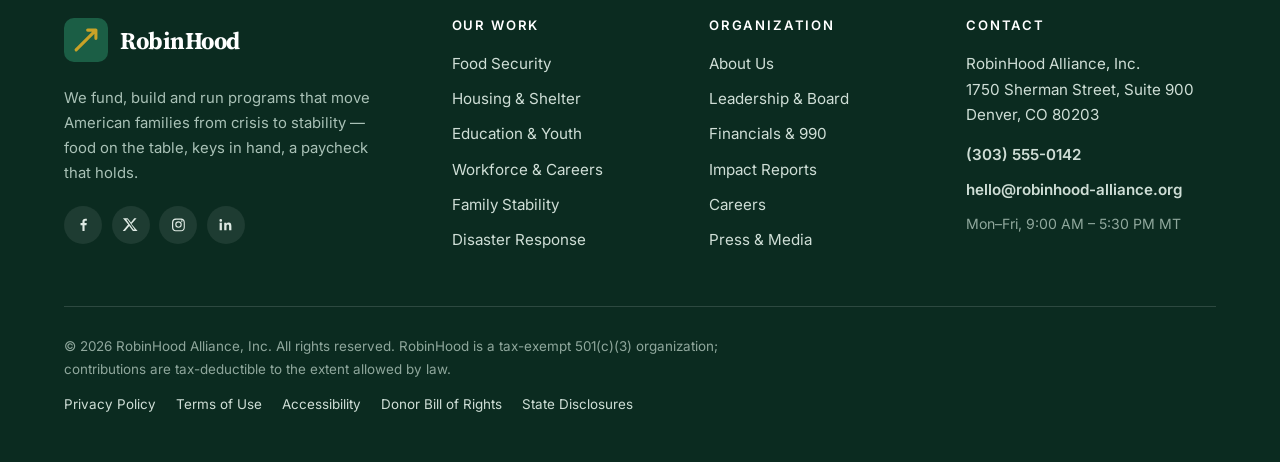
==== commit 1bd65231: "remove demo text" ====
--- a/index.html
+++ b/index.html
@@ -17,7 +17,7 @@
 
 <div class="topbar">
   <div class="container topbar__inner">
-    <p class="topbar__note">RobinHood is a registered 501(c)(3) nonprofit organization &middot; EIN 47-1234567</p>
+    <p class="topbar__note">RobinHood is a registered 501(c)(3) nonprofit organization</p>
   </div>
 </div>
 
@@ -71,7 +71,9 @@
         <a class="btn btn--ghost-light btn--lg" href="work.html">See our programs</a>
       </div>
       <div class="hero__trust">
-        <span><svg viewBox="0 0 24 24" aria-hidden="true"><path d="M12 2 4 5v6c0 5 3.4 9.7 8 11 4.6-1.3 8-6 8-11V5z"/></svg>501(c)(3) &middot; EIN 47-1234567</span>
+        <span><svg viewBox="0 0 24 24" aria-hidden="true">
+            <path d="M12 2 4 5v6c0 5 3.4 9.7 8 11 4.6-1.3 8-6 8-11V5z" />
+          </svg>Registered 501(c)(3) nonprofit</span>
         <span><svg viewBox="0 0 24 24" aria-hidden="true"><path d="M12 2 15.1 8.6 22 9.6l-5 5 1.2 7.1L12 18.4 5.8 21.7 7 14.6l-5-5 6.9-1z"/></svg>92&cent; of every dollar to programs</span>
         <span><svg viewBox="0 0 24 24" aria-hidden="true"><path d="M20 6 9 17l-5-5 1.4-1.4L9 14.2l9.6-9.6z"/></svg>Independently audited annually</span>
       </div>
@@ -406,14 +408,13 @@
     <div class="footer-legal">
       <p>&copy; <span class="js-year">2026</span> RobinHood Alliance, Inc. All rights reserved. RobinHood is a tax-exempt 501(c)(3) organization; contributions are tax-deductible to the extent allowed by law.</p>
       <ul>
-        <li><a href="#">Privacy Policy</a></li>
-        <li><a href="#">Terms of Use</a></li>
-        <li><a href="#">Accessibility</a></li>
-        <li><a href="#">Donor Bill of Rights</a></li>
-        <li><a href="#">State Disclosures</a></li>
+        <li><a href="privacy.html">Privacy Policy</a></li>
+        <li><a href="terms.html">Terms of Use</a></li>
+        <li><a href="accessibility.html">Accessibility</a></li>
+        <li><a href="donor-rights.html">Donor Bill of Rights</a></li>
+        <li><a href="state-disclosures.html">State Disclosures</a></li>
       </ul>
-      <p class="footer-legal__demo">This is a fictional demonstration website. The organization, statistics, staff and address shown here are samples created for design purposes only.</p>
-    </div>
+      </div>
   </div>
 </footer>
 
--- a/assets/css/style.css
+++ b/assets/css/style.css
@@ -569,6 +569,43 @@
 .alloc { margin-top: 1.25rem; }
 .alloc__row { margin-bottom: 1rem; }
 .alloc__row .label { display: flex; justify-content: space-between; font-size: .9rem; margin-bottom: .4rem; color: var(--body); }
+
+/* 8b. Legal pages ======================================================== */
+.legal { max-width: 800px; }
+.legal-meta {
+  display: flex; flex-wrap: wrap; gap: .4rem 1.75rem; font-size: .9rem; color: var(--muted);
+  padding-bottom: 1.35rem; border-bottom: 1px solid var(--line); margin-bottom: 1.75rem;
+}
+.legal-note {
+  background: var(--gold-200); border-radius: var(--radius-sm); padding: 1rem 1.15rem;
+  font-size: .92rem; color: #6f5709; margin-bottom: 2.25rem;
+}
+.legal-toc { background: var(--cream); border: 1px solid var(--line); border-radius: var(--radius); padding: 1.5rem 1.75rem; margin-bottom: 2.75rem; }
+.legal-toc h2 {
+  font-family: var(--font-sans); font-size: .8rem; letter-spacing: .13em; text-transform: uppercase;
+  color: var(--muted); margin-bottom: .9rem;
+}
+.legal-toc ol { margin: 0; padding-left: 1.2rem; columns: 2; column-gap: 2.5rem; }
+.legal-toc li { margin-bottom: .45rem; break-inside: avoid; font-size: .95rem; }
+.legal-section { margin-bottom: 2.5rem; scroll-margin-top: 130px; }
+.legal-section:last-child { margin-bottom: 0; }
+.legal-section h2 { font-size: 1.4rem; margin-bottom: .7rem; }
+.legal-section h3 { font-size: 1.06rem; margin: 1.5rem 0 .45rem; }
+.legal-section ul, .legal-section ol { padding-left: 1.3rem; }
+.legal-section li { margin-bottom: .5rem; }
+.state-block { border-top: 1px solid var(--line); padding: 1.35rem 0; }
+.state-block:last-child { border-bottom: 1px solid var(--line); }
+.state-block h3 { margin: 0 0 .4rem; font-family: var(--font-display); font-size: 1.1rem; color: var(--ink); }
+.state-block p { font-size: .95rem; color: var(--body); margin: 0; }
+.rights-list { list-style: none; padding: 0; margin: 0; counter-reset: right; }
+.rights-list li { position: relative; padding-left: 3.25rem; margin-bottom: 1.5rem; }
+.rights-list li::before {
+  counter-increment: right; content: counter(right);
+  position: absolute; left: 0; top: 0; width: 36px; height: 36px; border-radius: 50%;
+  background: var(--green-100); color: var(--green-800); display: grid; place-items: center;
+  font-family: var(--font-display); font-weight: 700; font-size: 1rem;
+}
+.rights-list strong { display: block; color: var(--ink); margin-bottom: .2rem; }
 
 /* 9. Footer ============================================================== */
 .site-footer { background: var(--green-900); color: #b9cdc3; padding: clamp(3rem, 6vw, 4.5rem) 0 2rem; font-size: .95rem; }
@@ -712,6 +749,9 @@
   }
   .split__badge strong { font-size: 1.5rem; }
   .split__badge span { font-size: .85rem; }
+  .legal-toc ol { columns: 1; }
+  .legal-toc { padding: 1.25rem 1.35rem; }
+  .rights-list li { padding-left: 2.9rem; }
   .quote::before { font-size: 8rem; }
   .quote__person img { width: 46px; height: 46px; }
   .timeline li { padding-left: 2.5rem; }
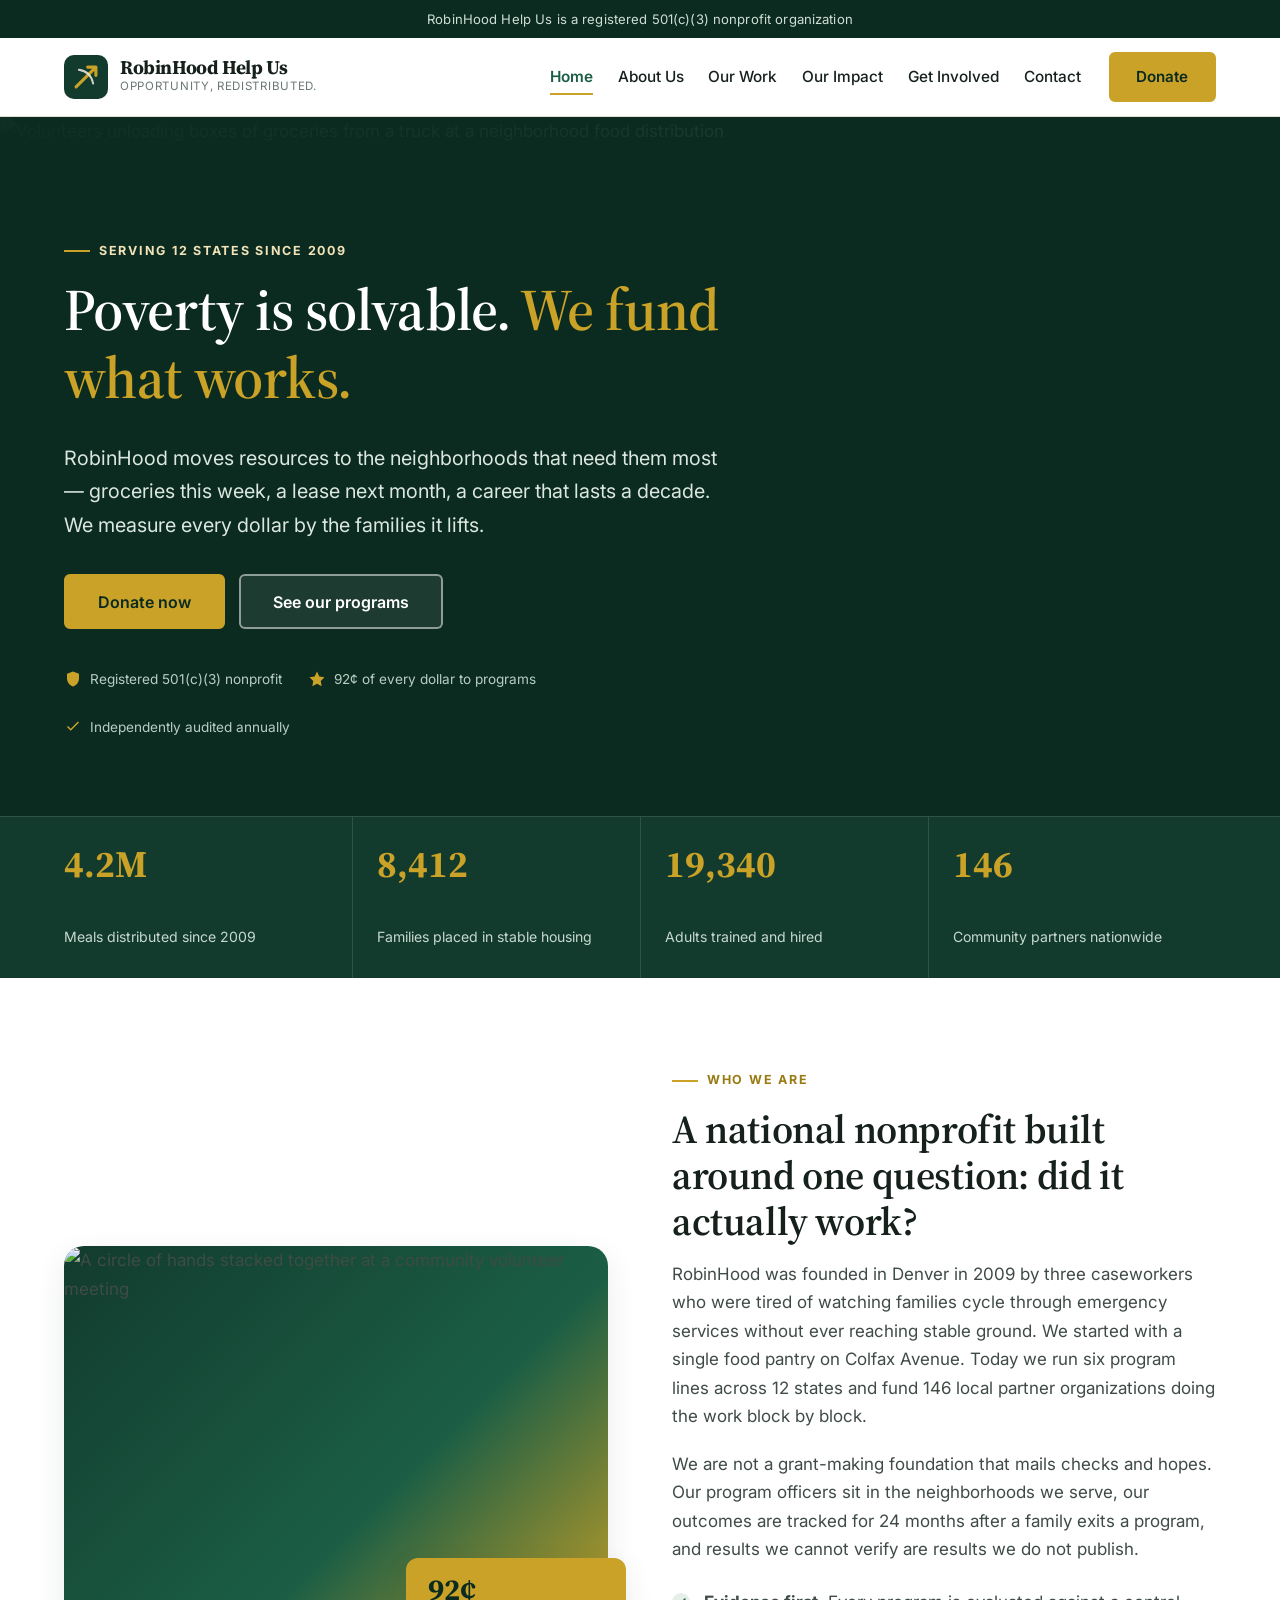
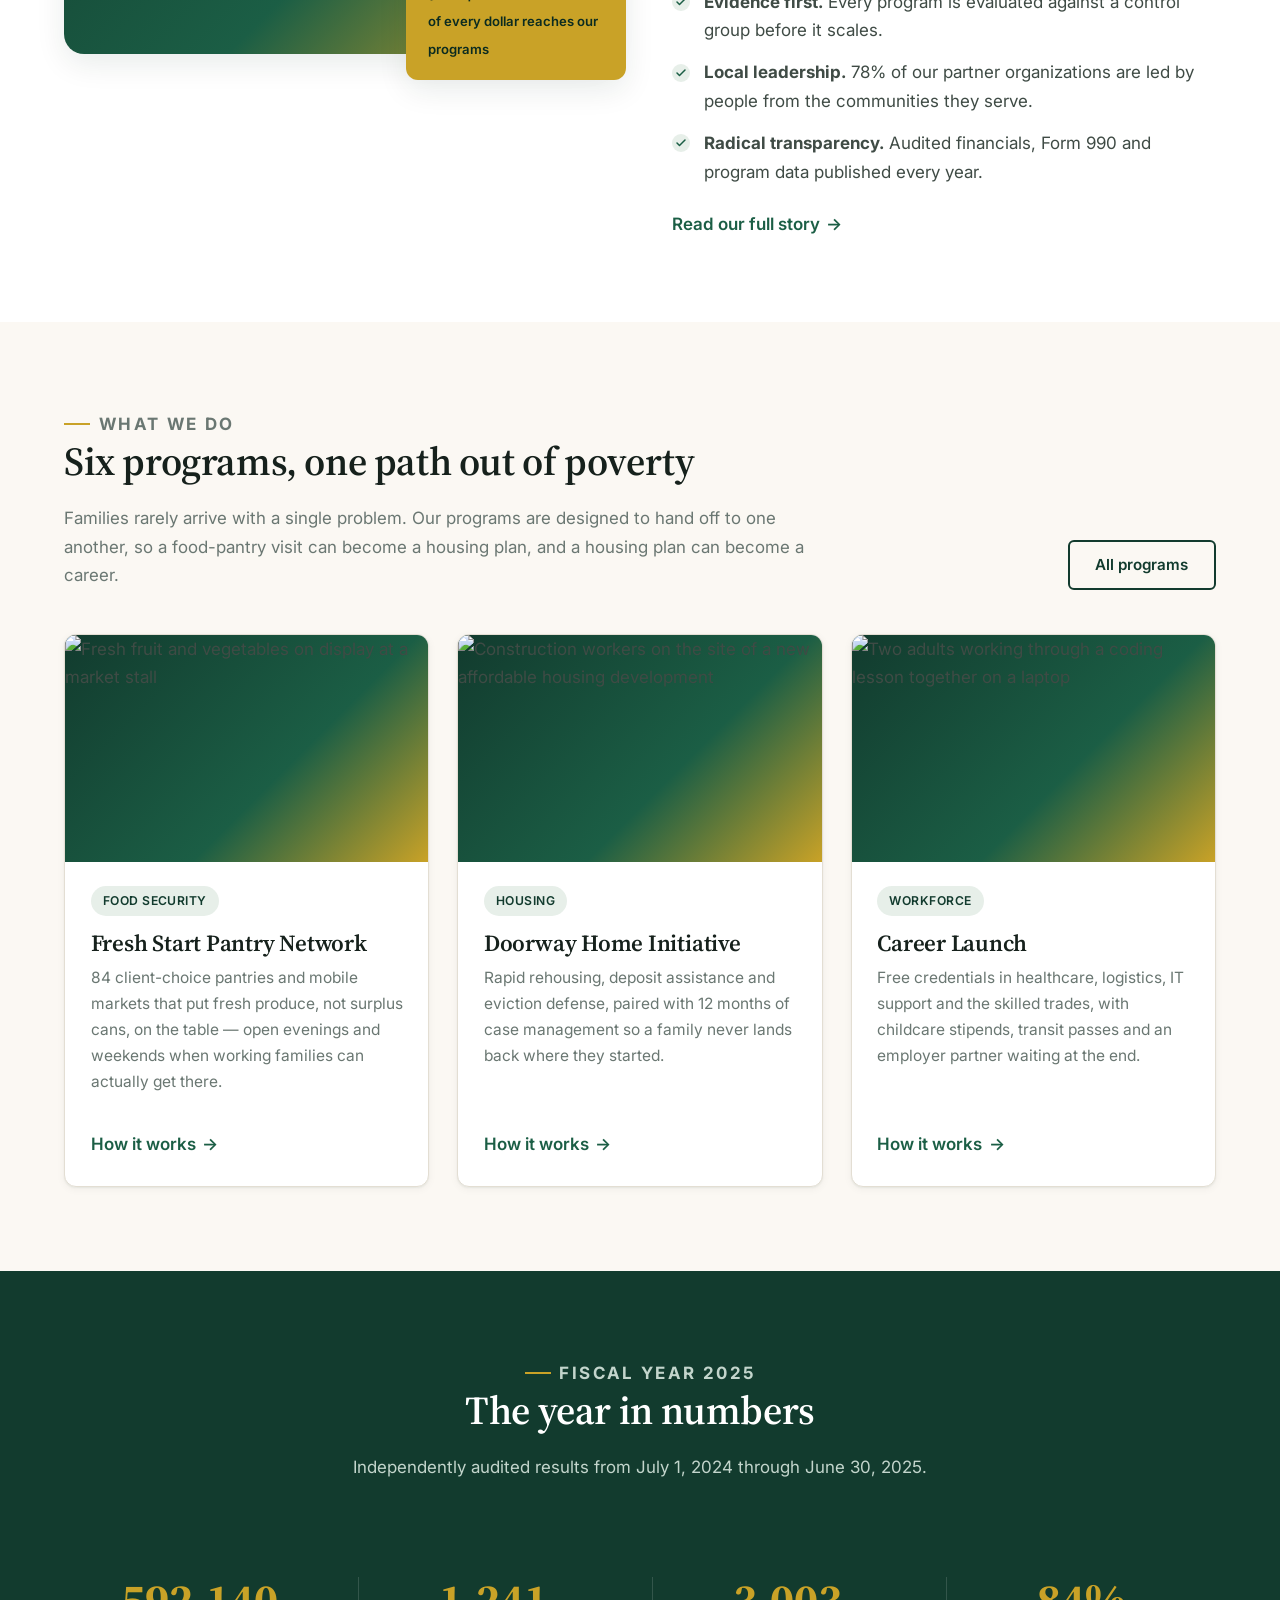
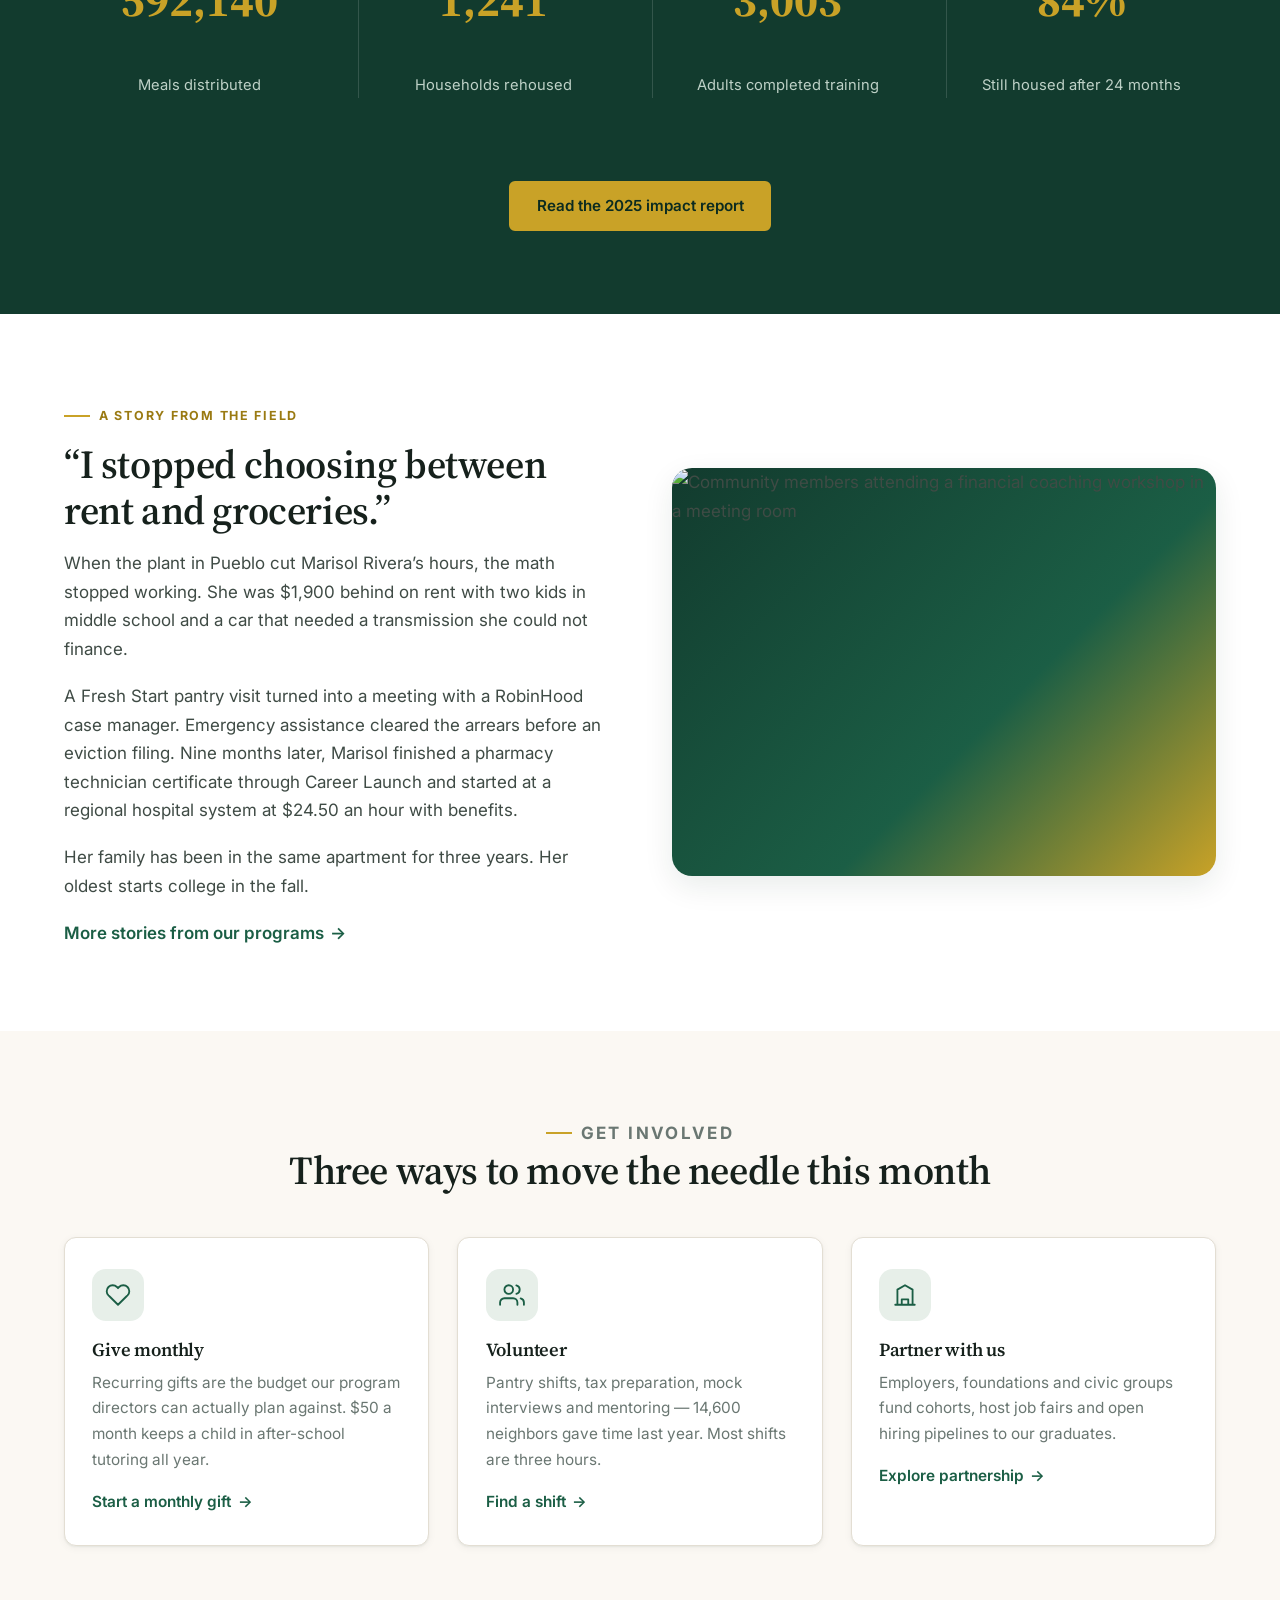
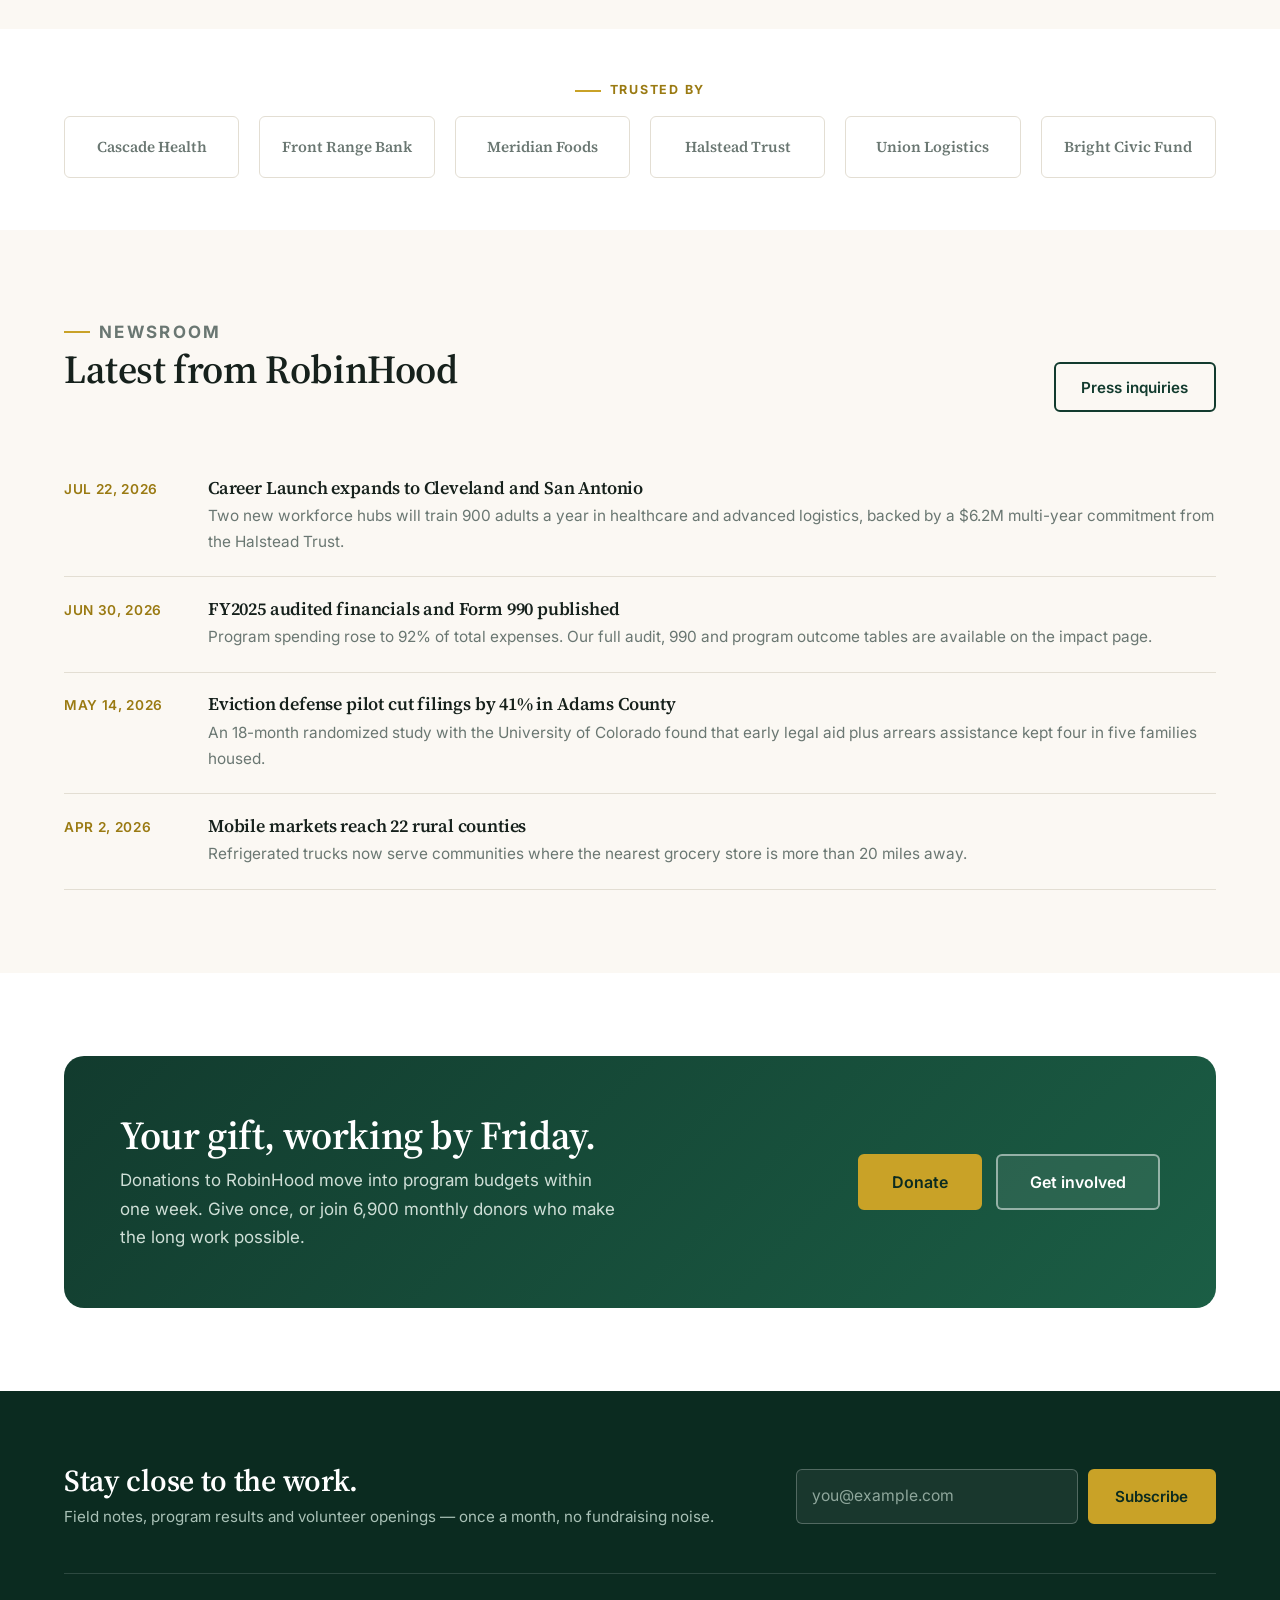
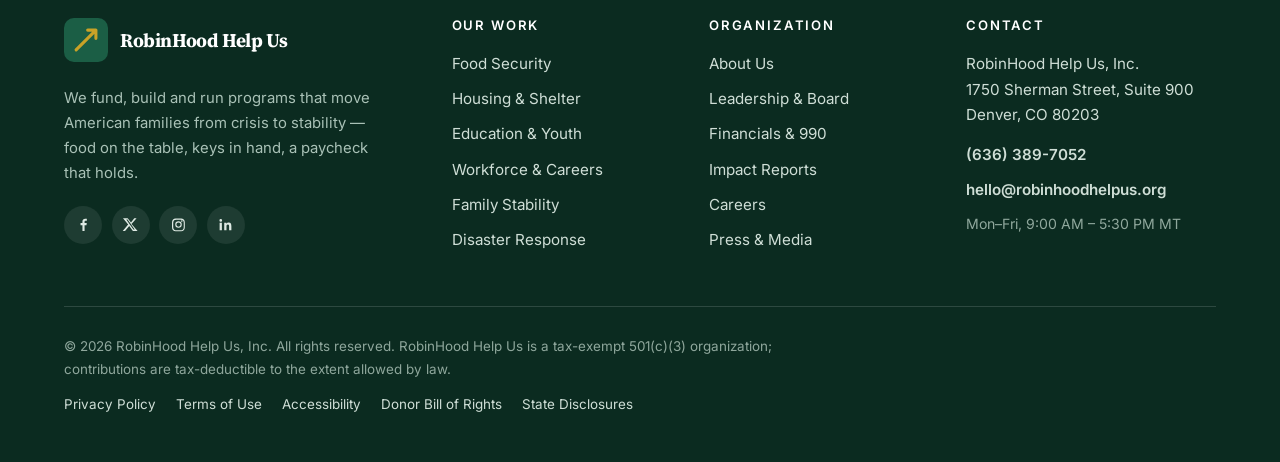
==== commit 3c6a9c31: "remove demo text" ====
--- a/index.html
+++ b/index.html
@@ -3,7 +3,7 @@
 <head>
 <meta charset="utf-8">
 <meta name="viewport" content="width=device-width, initial-scale=1">
-<title>RobinHood | Fighting Poverty in American Communities</title>
+<title>RobinHood Help Us | Fighting Poverty in American Communities</title>
 <meta name="description" content="RobinHood is a national nonprofit moving American families from crisis to stability through food security, housing, education and workforce programs. 92 cents of every dollar goes to programs.">
 <meta name="theme-color" content="#123b2e">
 <link rel="preconnect" href="https://fonts.googleapis.com">
@@ -17,13 +17,13 @@
 
 <div class="topbar">
   <div class="container topbar__inner">
-    <p class="topbar__note">RobinHood is a registered 501(c)(3) nonprofit organization</p>
+    <p class="topbar__note">RobinHood Help Us is a registered 501(c)(3) nonprofit organization</p>
   </div>
 </div>
 
 <header class="site-header" id="siteHeader">
   <div class="container site-header__inner">
-    <a class="brand" href="index.html" aria-label="RobinHood home">
+    <a class="brand" href="index.html" aria-label="RobinHood Help Us home">
       <span class="brand__mark" aria-hidden="true">
         <svg viewBox="0 0 40 40" role="img" focusable="false">
           <rect width="40" height="40" rx="9" fill="#123b2e"></rect>
@@ -32,7 +32,7 @@
         </svg>
       </span>
       <span class="brand__text">
-        <span class="brand__name">RobinHood</span>
+        <span class="brand__name">RobinHood Help Us</span>
         <span class="brand__tag">Opportunity, redistributed.</span>
       </span>
     </a>
@@ -71,9 +71,7 @@
         <a class="btn btn--ghost-light btn--lg" href="work.html">See our programs</a>
       </div>
       <div class="hero__trust">
-        <span><svg viewBox="0 0 24 24" aria-hidden="true">
-            <path d="M12 2 4 5v6c0 5 3.4 9.7 8 11 4.6-1.3 8-6 8-11V5z" />
-          </svg>Registered 501(c)(3) nonprofit</span>
+        <span><svg viewBox="0 0 24 24" aria-hidden="true"><path d="M12 2 4 5v6c0 5 3.4 9.7 8 11 4.6-1.3 8-6 8-11V5z"/></svg>Registered 501(c)(3) nonprofit</span>
         <span><svg viewBox="0 0 24 24" aria-hidden="true"><path d="M12 2 15.1 8.6 22 9.6l-5 5 1.2 7.1L12 18.4 5.8 21.7 7 14.6l-5-5 6.9-1z"/></svg>92&cent; of every dollar to programs</span>
         <span><svg viewBox="0 0 24 24" aria-hidden="true"><path d="M20 6 9 17l-5-5 1.4-1.4L9 14.2l9.6-9.6z"/></svg>Independently audited annually</span>
       </div>
@@ -338,7 +336,7 @@
         <h2>Stay close to the work.</h2>
         <p>Field notes, program results and volunteer openings &mdash; once a month, no fundraising noise.</p>
       </div>
-      <form class="footer-cta__form js-demo-form" novalidate>
+      <form class="footer-cta__form js-demo-form" novalidate data-success="Thank you — you are subscribed to our monthly field notes.">
         <label class="sr-only" for="newsletterEmail">Email address</label>
         <input type="email" id="newsletterEmail" name="email" placeholder="you@example.com" required>
         <button class="btn btn--gold" type="submit">Subscribe</button>
@@ -348,21 +346,21 @@
 
     <div class="footer-grid">
       <div class="footer-col footer-col--brand">
-        <a class="brand brand--footer" href="index.html" aria-label="RobinHood home">
+        <a class="brand brand--footer" href="index.html" aria-label="RobinHood Help Us home">
           <span class="brand__mark" aria-hidden="true">
             <svg viewBox="0 0 40 40" role="img" focusable="false">
               <rect width="40" height="40" rx="9" fill="#1b5e45"></rect>
               <path d="M11 29 29 11M29 11h-7.5M29 11v7.5" stroke="#c9a227" stroke-width="2.8" fill="none" stroke-linecap="round" stroke-linejoin="round"></path>
             </svg>
           </span>
-          <span class="brand__text"><span class="brand__name">RobinHood</span></span>
+          <span class="brand__text"><span class="brand__name">RobinHood Help Us</span></span>
         </a>
         <p class="footer-col__blurb">We fund, build and run programs that move American families from crisis to stability &mdash; food on the table, keys in hand, a paycheck that holds.</p>
         <ul class="social" aria-label="Social media">
-          <li><a href="#" aria-label="RobinHood on Facebook"><svg viewBox="0 0 24 24" aria-hidden="true"><path d="M13.5 21v-8h2.7l.4-3h-3.1V8.1c0-.9.3-1.5 1.5-1.5H16.7V4a20 20 0 0 0-2.3-.1c-2.3 0-3.9 1.4-3.9 4V10H7.8v3h2.7v8z"/></svg></a></li>
-          <li><a href="#" aria-label="RobinHood on X"><svg viewBox="0 0 24 24" aria-hidden="true"><path d="M17.3 3h3.3l-7.2 8.3L22 21h-6.6l-5.2-6.8L4.3 21H1l7.7-8.9L1.4 3H8l4.7 6.2zm-1.2 16h1.8L7.9 4.8H6z"/></svg></a></li>
-          <li><a href="#" aria-label="RobinHood on Instagram"><svg viewBox="0 0 24 24" aria-hidden="true"><path d="M12 7.4A4.6 4.6 0 1 0 16.6 12 4.6 4.6 0 0 0 12 7.4m0 7.6A3 3 0 1 1 15 12a3 3 0 0 1-3 3m5.8-7.8a1.1 1.1 0 1 1-1.1-1.1 1.1 1.1 0 0 1 1.1 1.1M20.9 8.9a5.3 5.3 0 0 0-1.5-3.8 5.4 5.4 0 0 0-3.8-1.4c-1.5-.1-6-.1-7.5 0A5.4 5.4 0 0 0 4.3 5a5.3 5.3 0 0 0-1.4 3.8c-.1 1.5-.1 6 0 7.5a5.3 5.3 0 0 0 1.4 3.8 5.4 5.4 0 0 0 3.8 1.5c1.5.1 6 .1 7.5 0a5.3 5.3 0 0 0 3.8-1.5 5.4 5.4 0 0 0 1.5-3.8c.1-1.5.1-6 0-7.4m-1.9 9a3 3 0 0 1-1.7 1.7c-1.2.5-4 .4-5.3.4s-4.1.1-5.3-.4A3 3 0 0 1 5 17.9c-.5-1.2-.4-4-.4-5.3S4.5 8.5 5 7.3a3 3 0 0 1 1.7-1.7c1.2-.5 4-.4 5.3-.4s4.1-.1 5.3.4A3 3 0 0 1 19 7.3c.5 1.2.4 4 .4 5.3s.1 4.1-.4 5.3"/></svg></a></li>
-          <li><a href="#" aria-label="RobinHood on LinkedIn"><svg viewBox="0 0 24 24" aria-hidden="true"><path d="M6.9 20H3.7V9.5h3.2zM5.3 8.1a1.9 1.9 0 1 1 1.9-1.9 1.9 1.9 0 0 1-1.9 1.9M20.3 20h-3.2v-5.1c0-1.2 0-2.8-1.7-2.8s-2 1.3-2 2.7V20H10.2V9.5h3.1V11a3.4 3.4 0 0 1 3.1-1.7c3.3 0 3.9 2.2 3.9 5z"/></svg></a></li>
+          <li><a href="#" aria-label="RobinHood Help Us on Facebook"><svg viewBox="0 0 24 24" aria-hidden="true"><path d="M13.5 21v-8h2.7l.4-3h-3.1V8.1c0-.9.3-1.5 1.5-1.5H16.7V4a20 20 0 0 0-2.3-.1c-2.3 0-3.9 1.4-3.9 4V10H7.8v3h2.7v8z"/></svg></a></li>
+          <li><a href="#" aria-label="RobinHood Help Us on X"><svg viewBox="0 0 24 24" aria-hidden="true"><path d="M17.3 3h3.3l-7.2 8.3L22 21h-6.6l-5.2-6.8L4.3 21H1l7.7-8.9L1.4 3H8l4.7 6.2zm-1.2 16h1.8L7.9 4.8H6z"/></svg></a></li>
+          <li><a href="#" aria-label="RobinHood Help Us on Instagram"><svg viewBox="0 0 24 24" aria-hidden="true"><path d="M12 7.4A4.6 4.6 0 1 0 16.6 12 4.6 4.6 0 0 0 12 7.4m0 7.6A3 3 0 1 1 15 12a3 3 0 0 1-3 3m5.8-7.8a1.1 1.1 0 1 1-1.1-1.1 1.1 1.1 0 0 1 1.1 1.1M20.9 8.9a5.3 5.3 0 0 0-1.5-3.8 5.4 5.4 0 0 0-3.8-1.4c-1.5-.1-6-.1-7.5 0A5.4 5.4 0 0 0 4.3 5a5.3 5.3 0 0 0-1.4 3.8c-.1 1.5-.1 6 0 7.5a5.3 5.3 0 0 0 1.4 3.8 5.4 5.4 0 0 0 3.8 1.5c1.5.1 6 .1 7.5 0a5.3 5.3 0 0 0 3.8-1.5 5.4 5.4 0 0 0 1.5-3.8c.1-1.5.1-6 0-7.4m-1.9 9a3 3 0 0 1-1.7 1.7c-1.2.5-4 .4-5.3.4s-4.1.1-5.3-.4A3 3 0 0 1 5 17.9c-.5-1.2-.4-4-.4-5.3S4.5 8.5 5 7.3a3 3 0 0 1 1.7-1.7c1.2-.5 4-.4 5.3-.4s4.1-.1 5.3.4A3 3 0 0 1 19 7.3c.5 1.2.4 4 .4 5.3s.1 4.1-.4 5.3"/></svg></a></li>
+          <li><a href="#" aria-label="RobinHood Help Us on LinkedIn"><svg viewBox="0 0 24 24" aria-hidden="true"><path d="M6.9 20H3.7V9.5h3.2zM5.3 8.1a1.9 1.9 0 1 1 1.9-1.9 1.9 1.9 0 0 1-1.9 1.9M20.3 20h-3.2v-5.1c0-1.2 0-2.8-1.7-2.8s-2 1.3-2 2.7V20H10.2V9.5h3.1V11a3.4 3.4 0 0 1 3.1-1.7c3.3 0 3.9 2.2 3.9 5z"/></svg></a></li>
         </ul>
       </div>
 
@@ -393,20 +391,20 @@
       <div class="footer-col">
         <h3>Contact</h3>
         <address>
-          RobinHood Alliance, Inc.<br>
+          RobinHood Help Us, Inc.<br>
           1750 Sherman Street, Suite 900<br>
           Denver, CO 80203
         </address>
         <ul class="footer-contact">
-          <li><a href="tel:+13035550142">(303) 555-0142</a></li>
-          <li><a href="mailto:hello@robinhood-alliance.org">hello@robinhood-alliance.org</a></li>
+          <li><a href="tel:+16363897052">(636) 389-7052</a></li>
+          <li><a href="mailto:hello@robinhoodhelpus.org">hello@robinhoodhelpus.org</a></li>
         </ul>
         <p class="footer-hours">Mon&ndash;Fri, 9:00 AM &ndash; 5:30 PM MT</p>
       </div>
     </div>
 
     <div class="footer-legal">
-      <p>&copy; <span class="js-year">2026</span> RobinHood Alliance, Inc. All rights reserved. RobinHood is a tax-exempt 501(c)(3) organization; contributions are tax-deductible to the extent allowed by law.</p>
+      <p>&copy; <span class="js-year">2026</span> RobinHood Help Us, Inc. All rights reserved. RobinHood Help Us is a tax-exempt 501(c)(3) organization; contributions are tax-deductible to the extent allowed by law.</p>
       <ul>
         <li><a href="privacy.html">Privacy Policy</a></li>
         <li><a href="terms.html">Terms of Use</a></li>
@@ -414,7 +412,7 @@
         <li><a href="donor-rights.html">Donor Bill of Rights</a></li>
         <li><a href="state-disclosures.html">State Disclosures</a></li>
       </ul>
-      </div>
+    </div>
   </div>
 </footer>
 
--- a/assets/css/style.css
+++ b/assets/css/style.css
@@ -187,7 +187,7 @@
 .brand__mark { width: 44px; height: 44px; flex: none; }
 .brand__mark svg { width: 100%; height: 100%; display: block; }
 .brand__text { display: flex; flex-direction: column; }
-.brand__name { font-family: var(--font-display); font-weight: 700; font-size: 1.5rem; letter-spacing: -.02em; line-height: 1.05; }
+.brand__name { font-family: var(--font-display); font-weight: 700; font-size: clamp(1.18rem, 1.5vw, 1.5rem); letter-spacing: -.02em; line-height: 1.05; white-space: nowrap; }
 .brand__tag { font-size: .72rem; color: var(--muted); letter-spacing: .06em; text-transform: uppercase; }
 .brand:hover .brand__name { color: var(--green-700); }
 
@@ -575,10 +575,6 @@
 .legal-meta {
   display: flex; flex-wrap: wrap; gap: .4rem 1.75rem; font-size: .9rem; color: var(--muted);
   padding-bottom: 1.35rem; border-bottom: 1px solid var(--line); margin-bottom: 1.75rem;
-}
-.legal-note {
-  background: var(--gold-200); border-radius: var(--radius-sm); padding: 1rem 1.15rem;
-  font-size: .92rem; color: #6f5709; margin-bottom: 2.25rem;
 }
 .legal-toc { background: var(--cream); border: 1px solid var(--line); border-radius: var(--radius); padding: 1.5rem 1.75rem; margin-bottom: 2.75rem; }
 .legal-toc h2 {
@@ -644,9 +640,12 @@
 .footer-legal p { margin-bottom: .8rem; max-width: 90ch; }
 .footer-legal ul { display: flex; flex-wrap: wrap; gap: 1.25rem; margin-bottom: .9rem; }
 .footer-legal li { margin: 0; }
-.footer-legal__demo { color: #7c9389; font-style: italic; }
 
 /* 10. Responsive ========================================================= */
+@media (max-width: 1150px) {
+  .brand__tag { display: none; }
+}
+
 @media (max-width: 1100px) {
   .footer-grid { grid-template-columns: 1.4fr 1fr 1fr; }
   .footer-col--brand { grid-column: 1 / -1; }
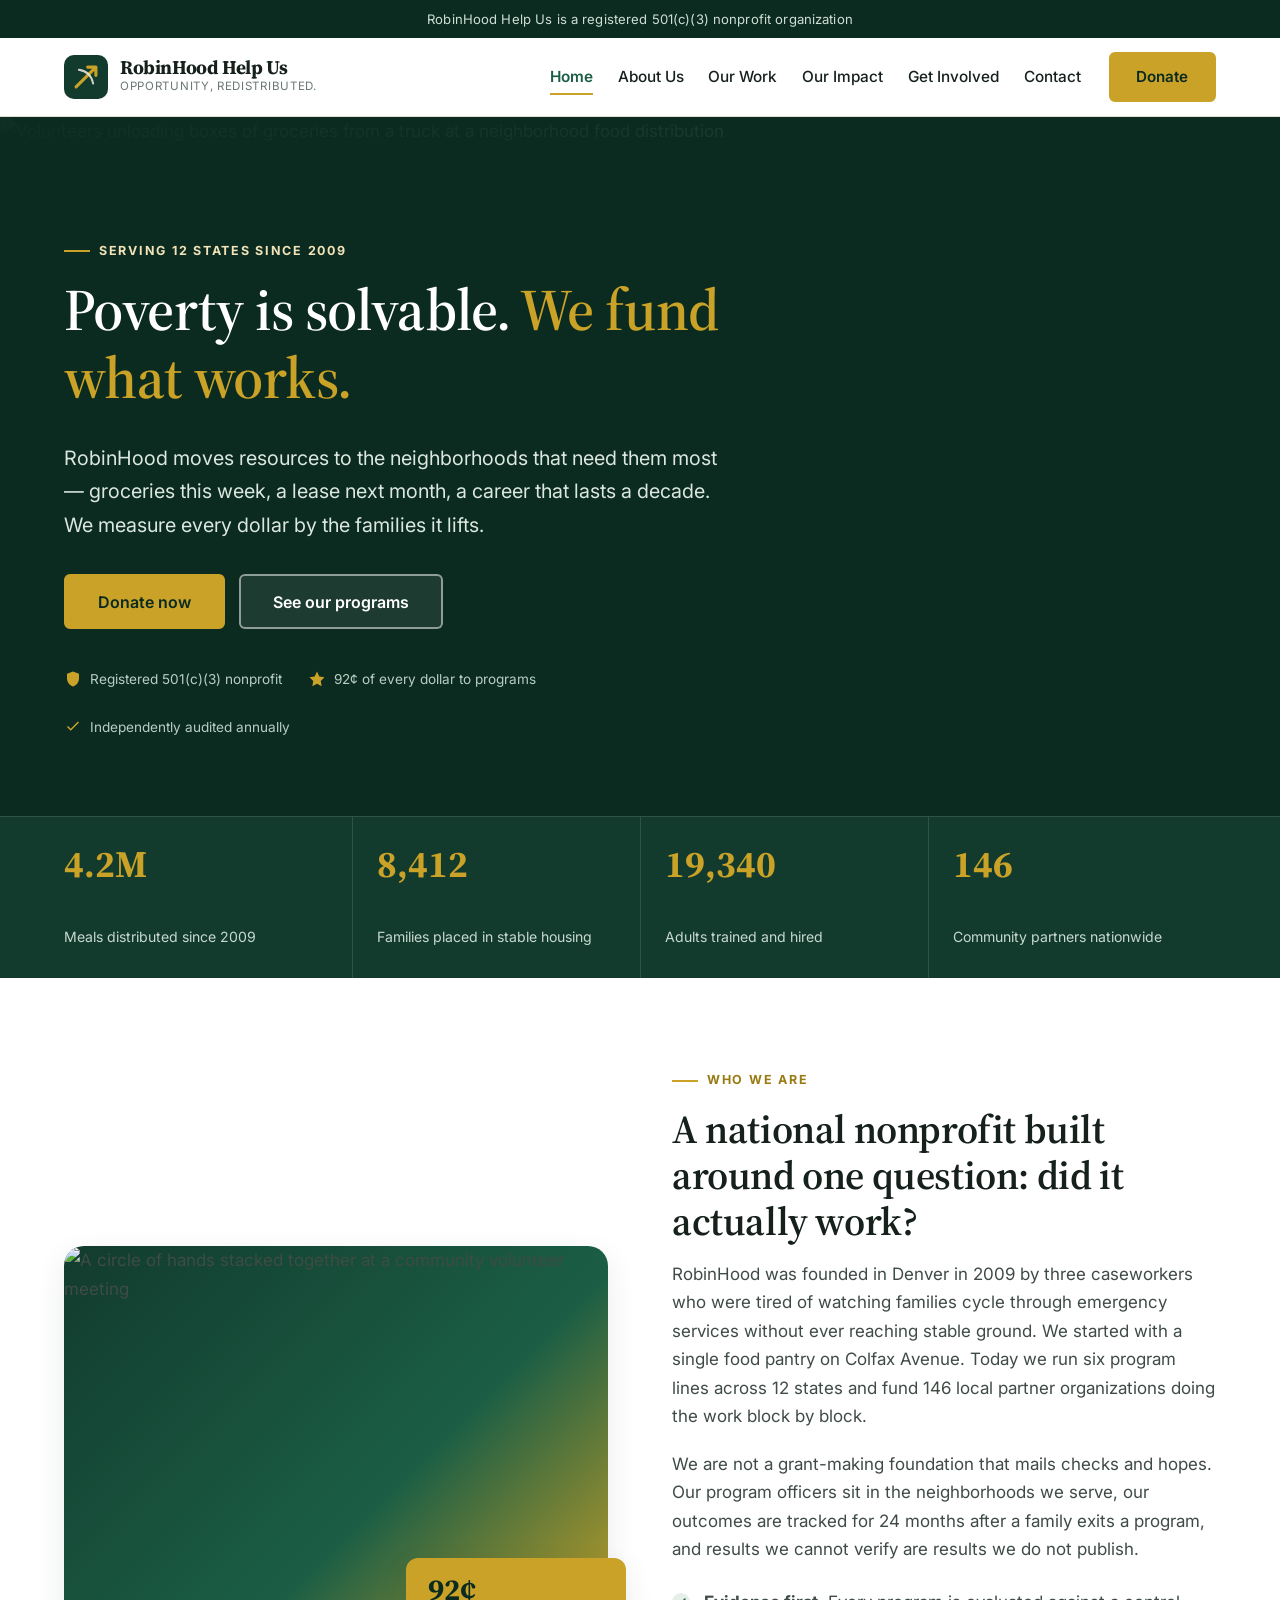
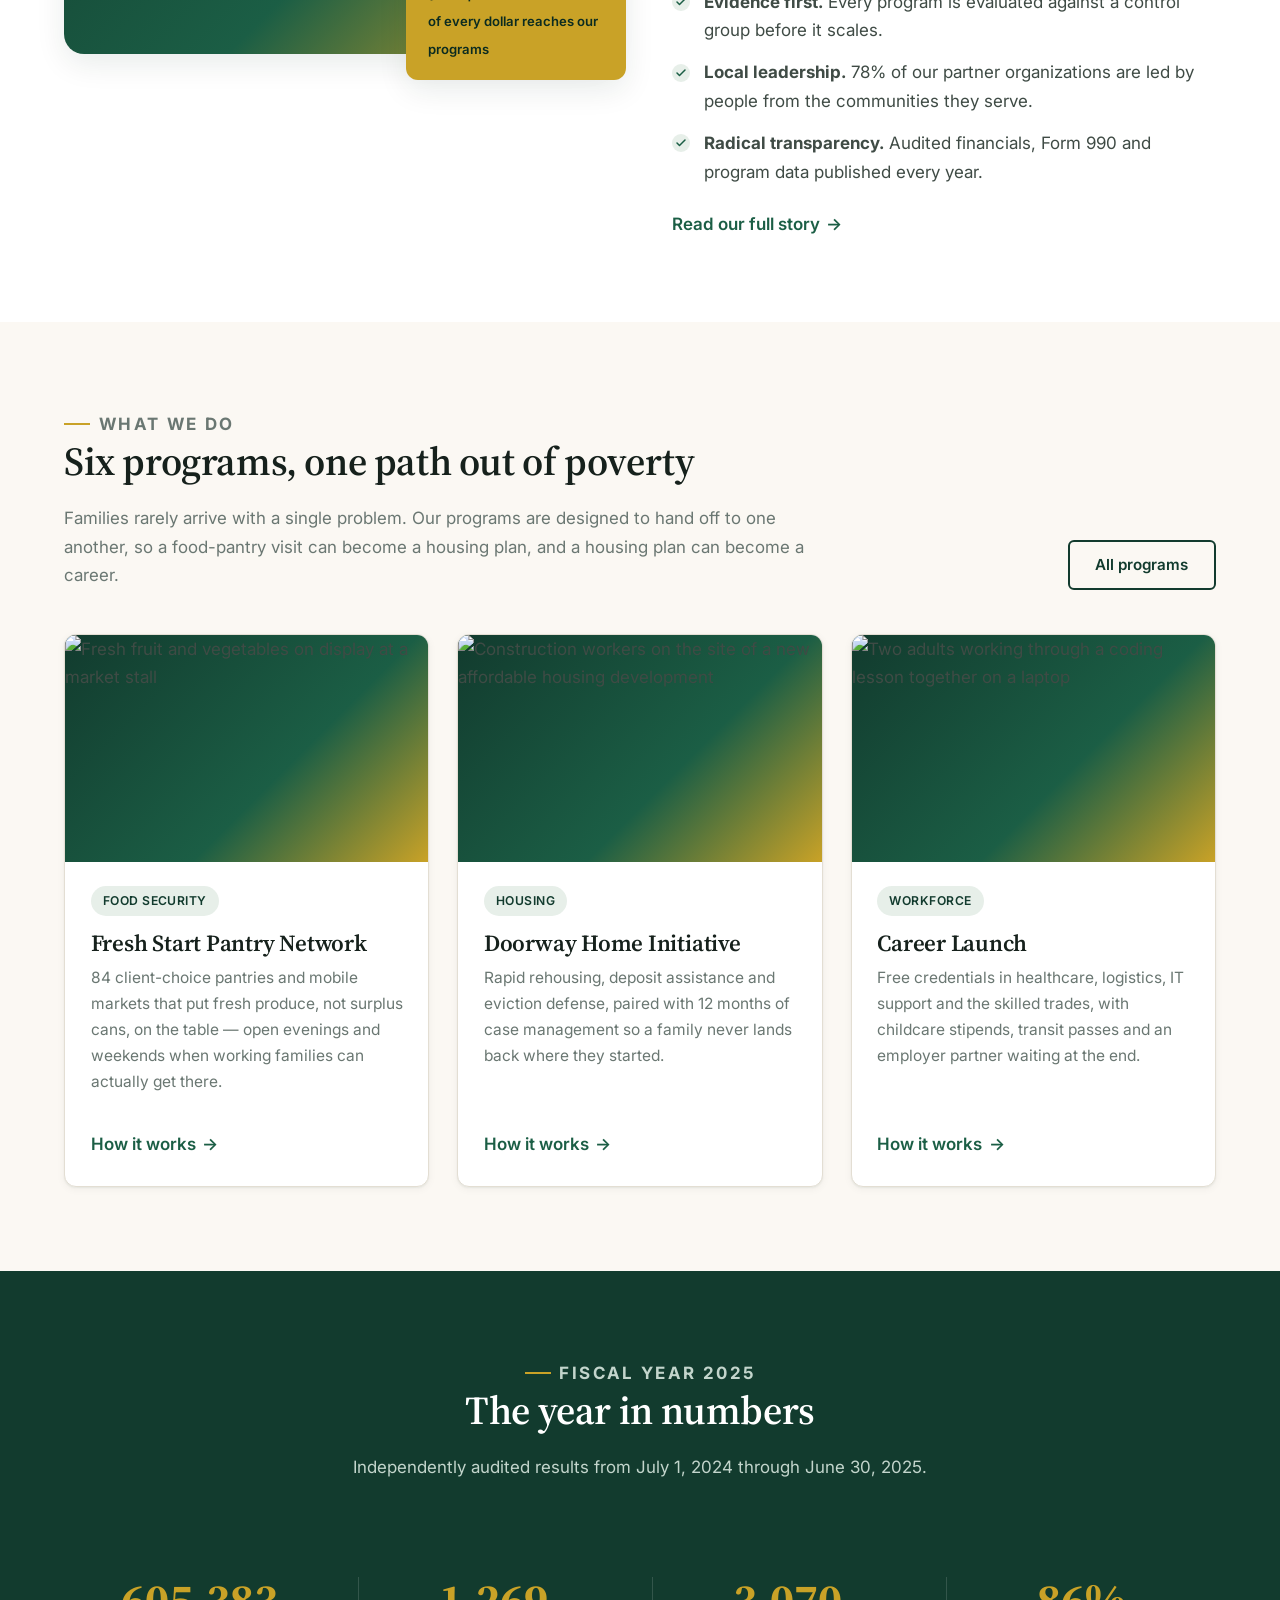
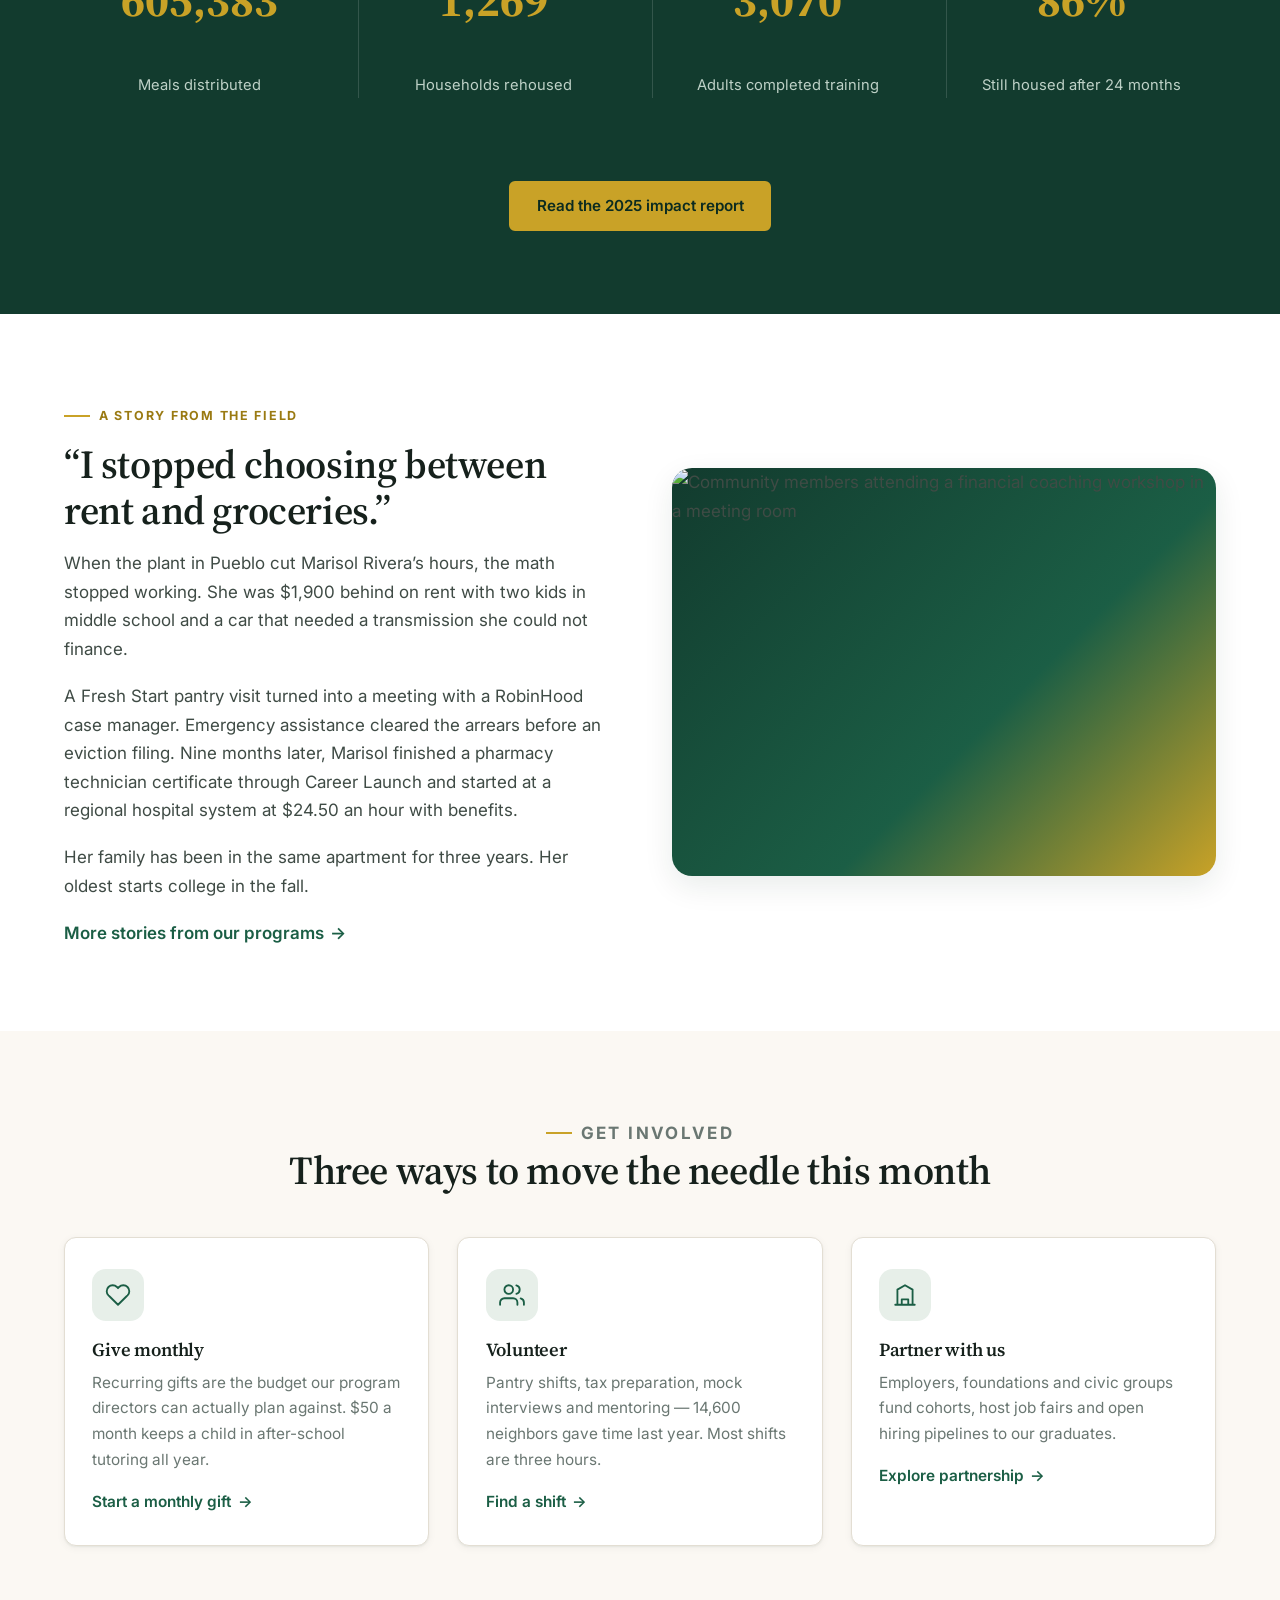
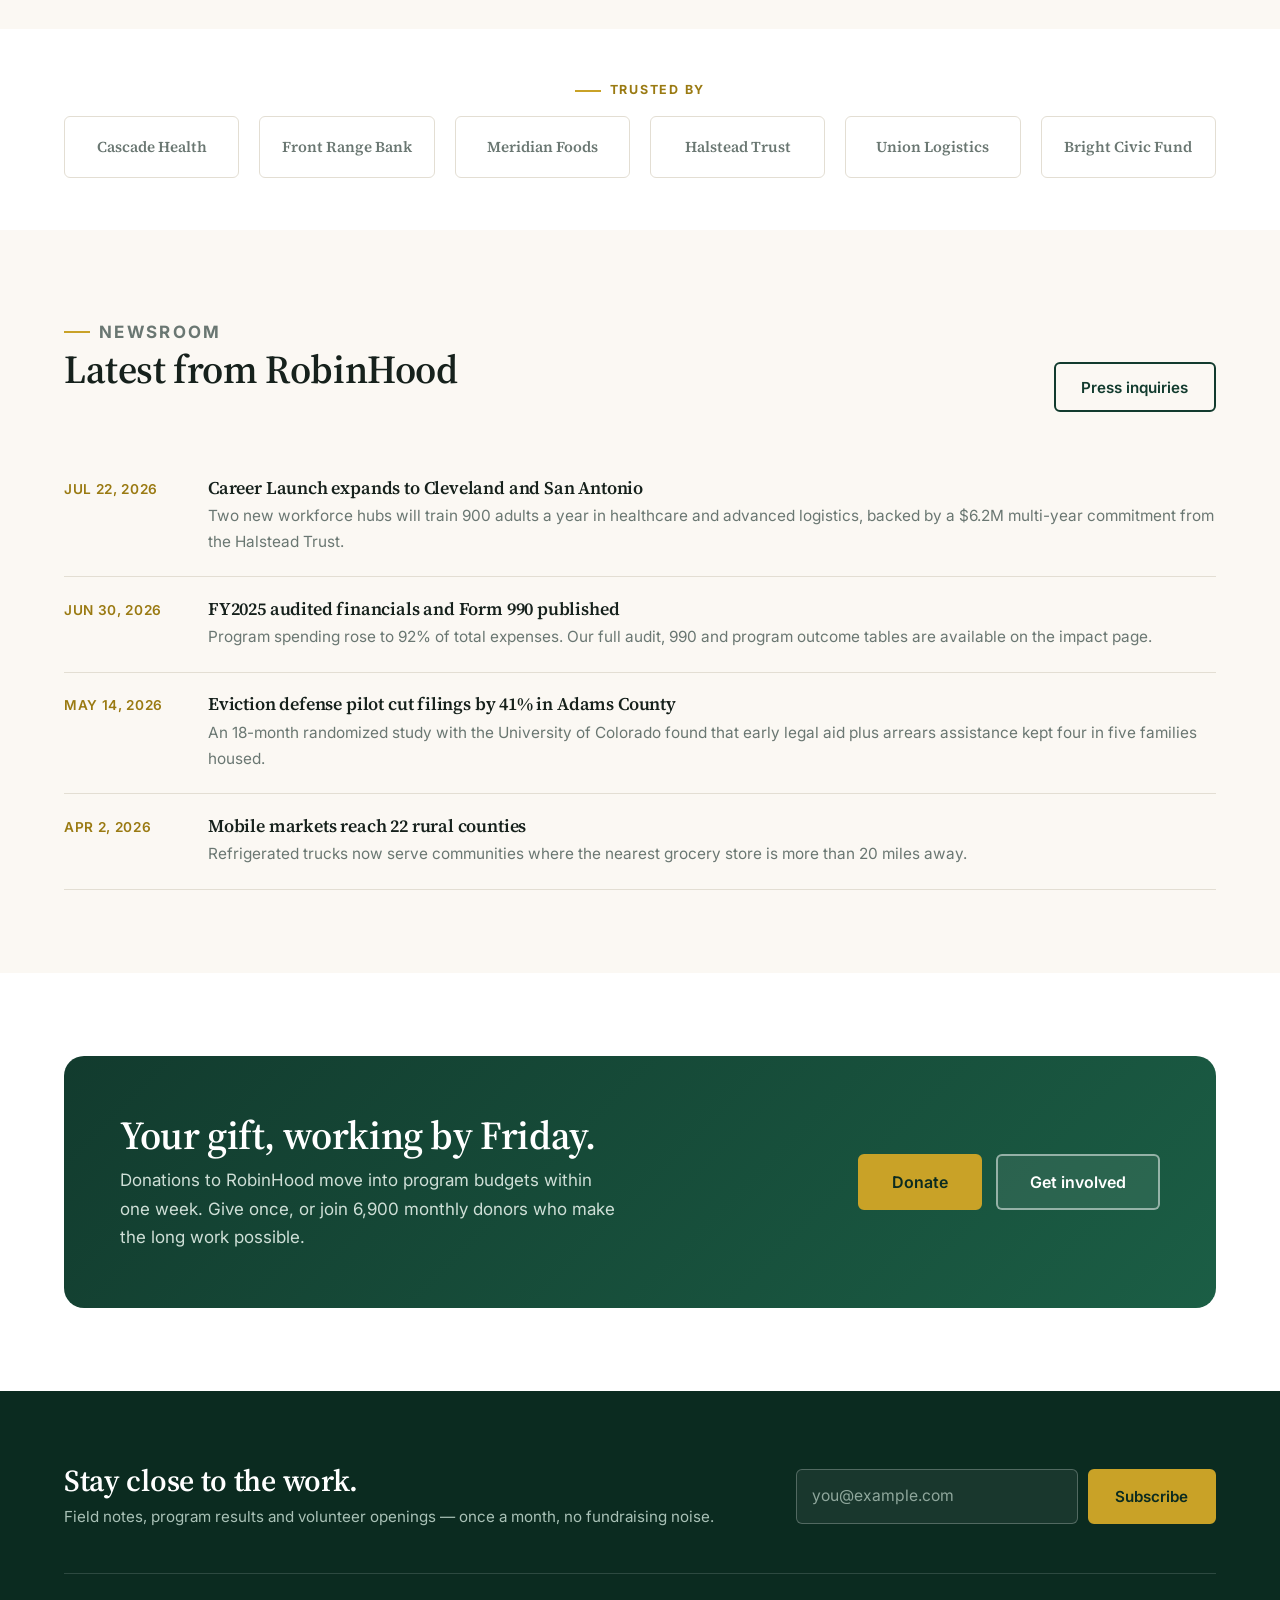
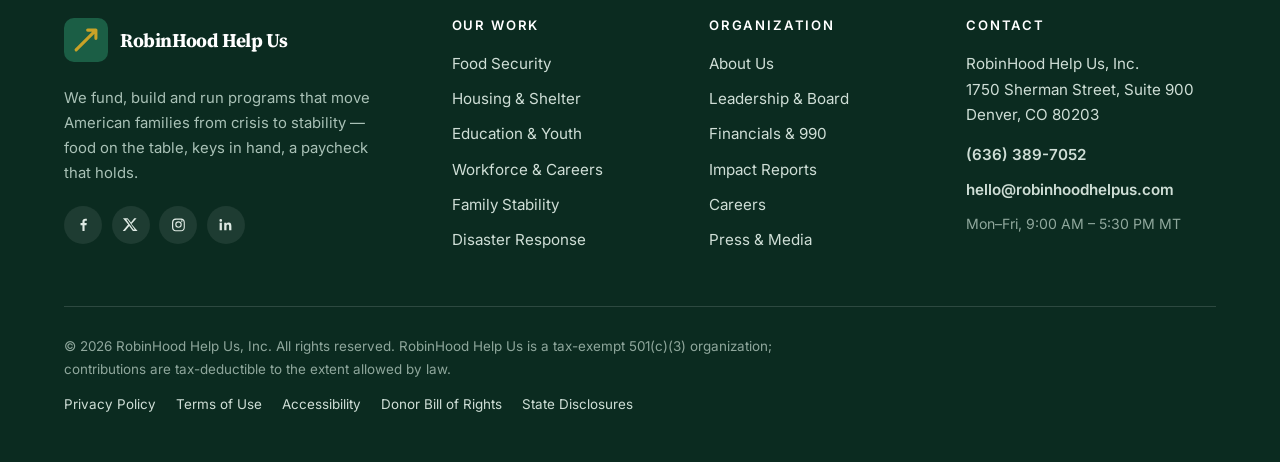
==== commit 12255d9f: "remove .org and changed to .com" ====
--- a/index.html
+++ b/index.html
@@ -397,7 +397,7 @@
         </address>
         <ul class="footer-contact">
           <li><a href="tel:+16363897052">(636) 389-7052</a></li>
-          <li><a href="mailto:hello@robinhoodhelpus.org">hello@robinhoodhelpus.org</a></li>
+          <li><a href="mailto:hello@robinhoodhelpus.com">hello@robinhoodhelpus.com</a></li>
         </ul>
         <p class="footer-hours">Mon&ndash;Fri, 9:00 AM &ndash; 5:30 PM MT</p>
       </div>
